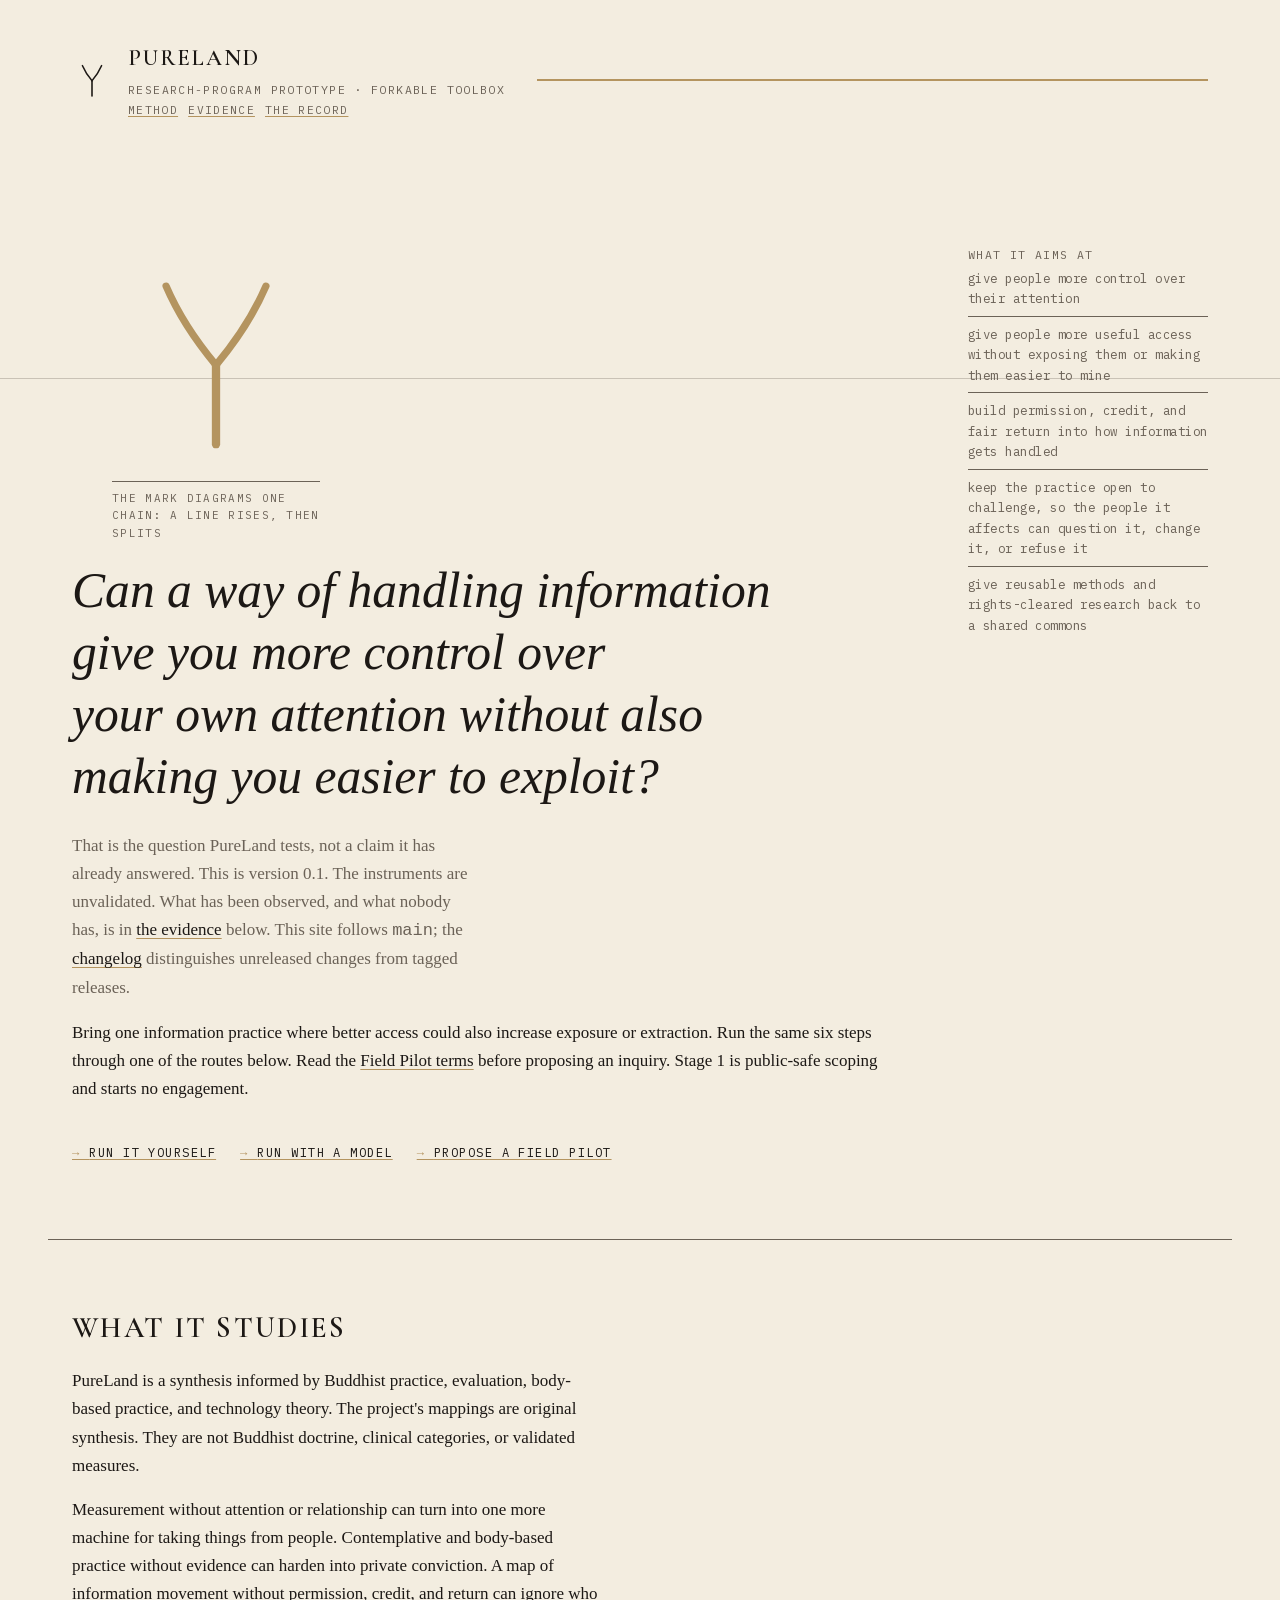
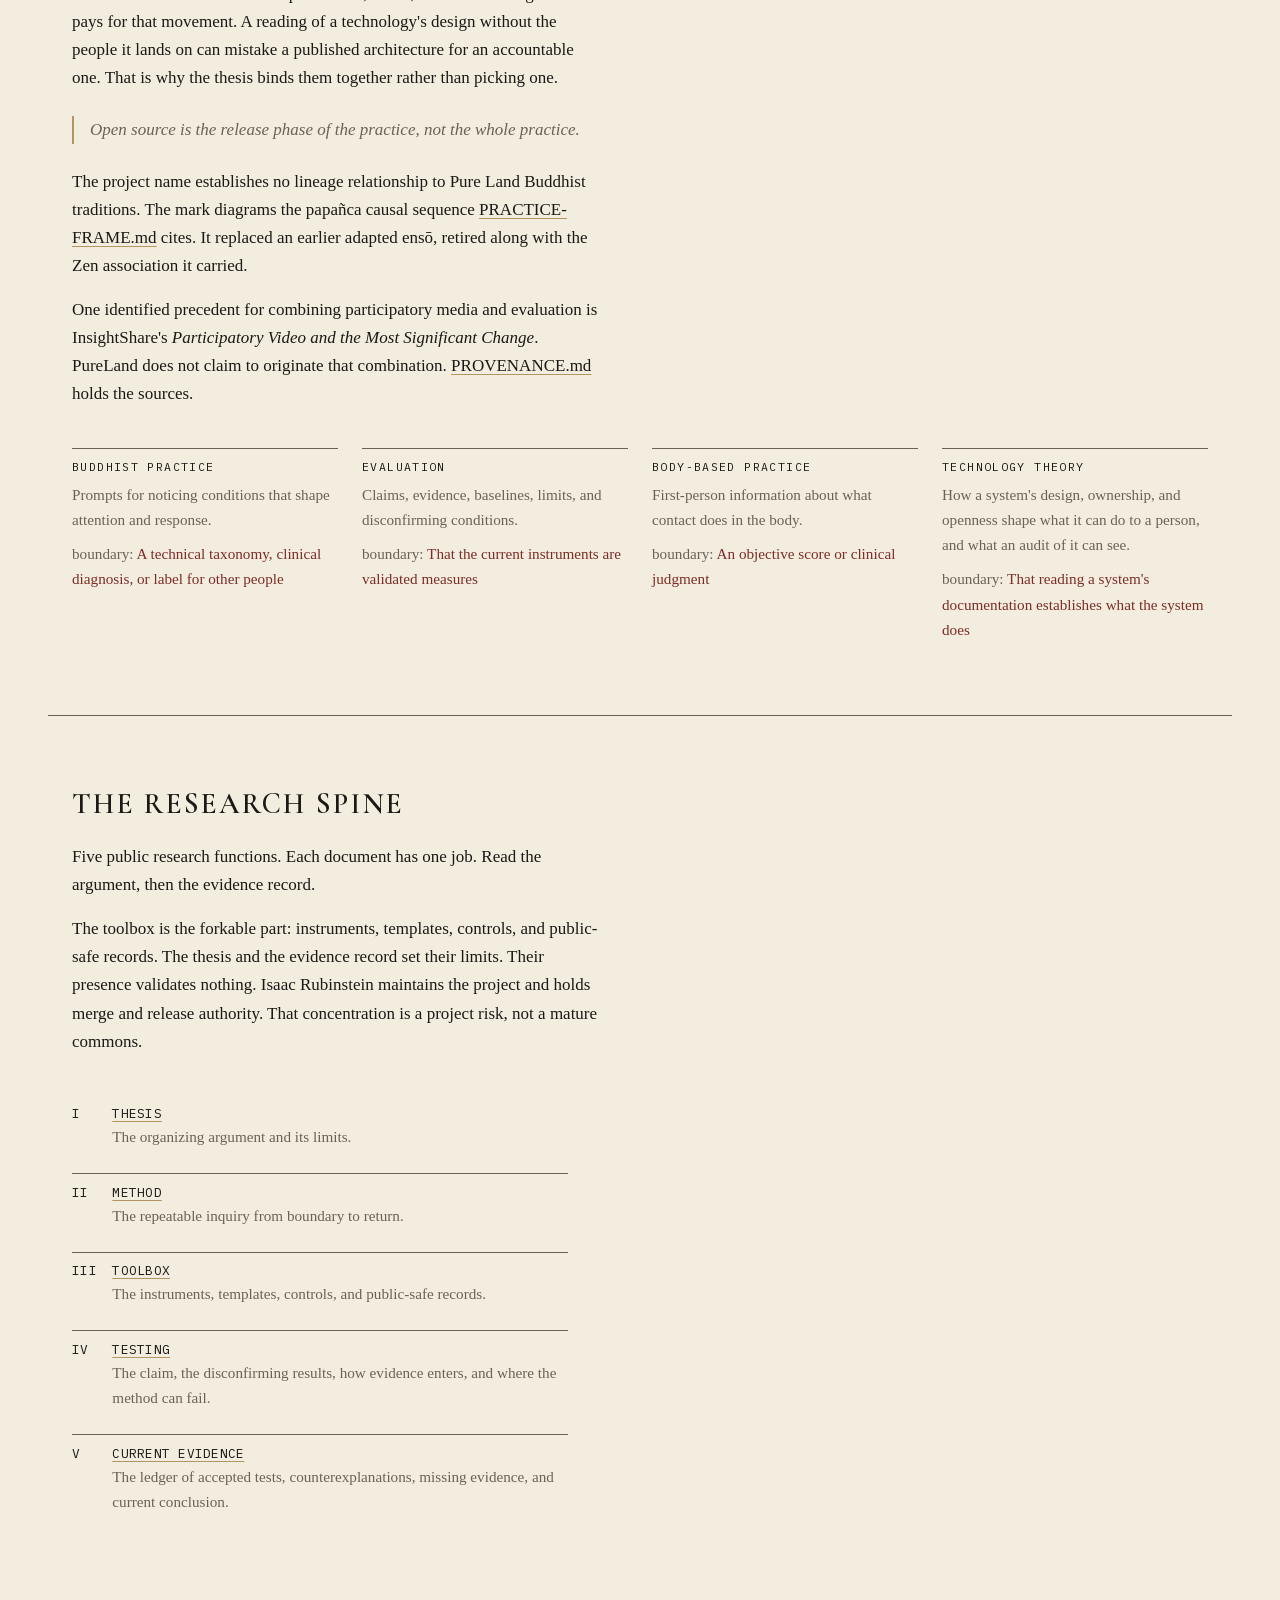
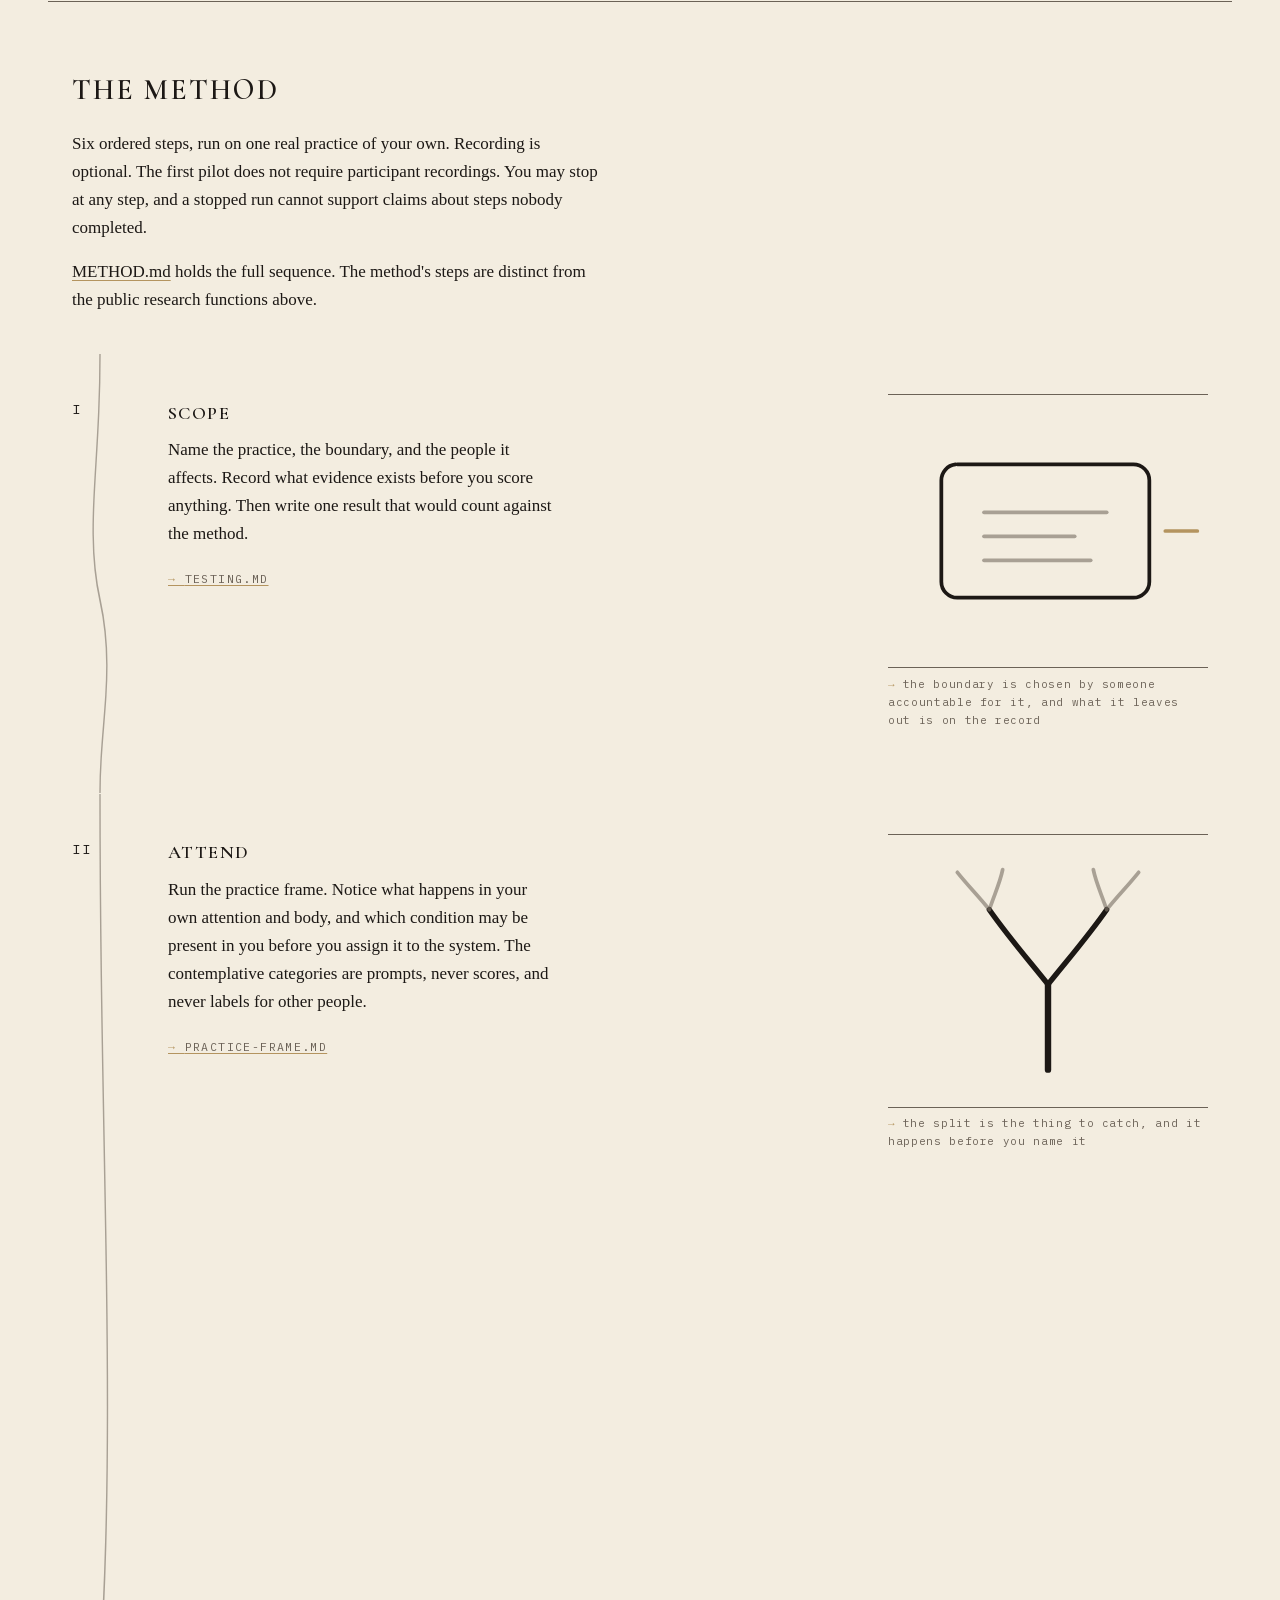
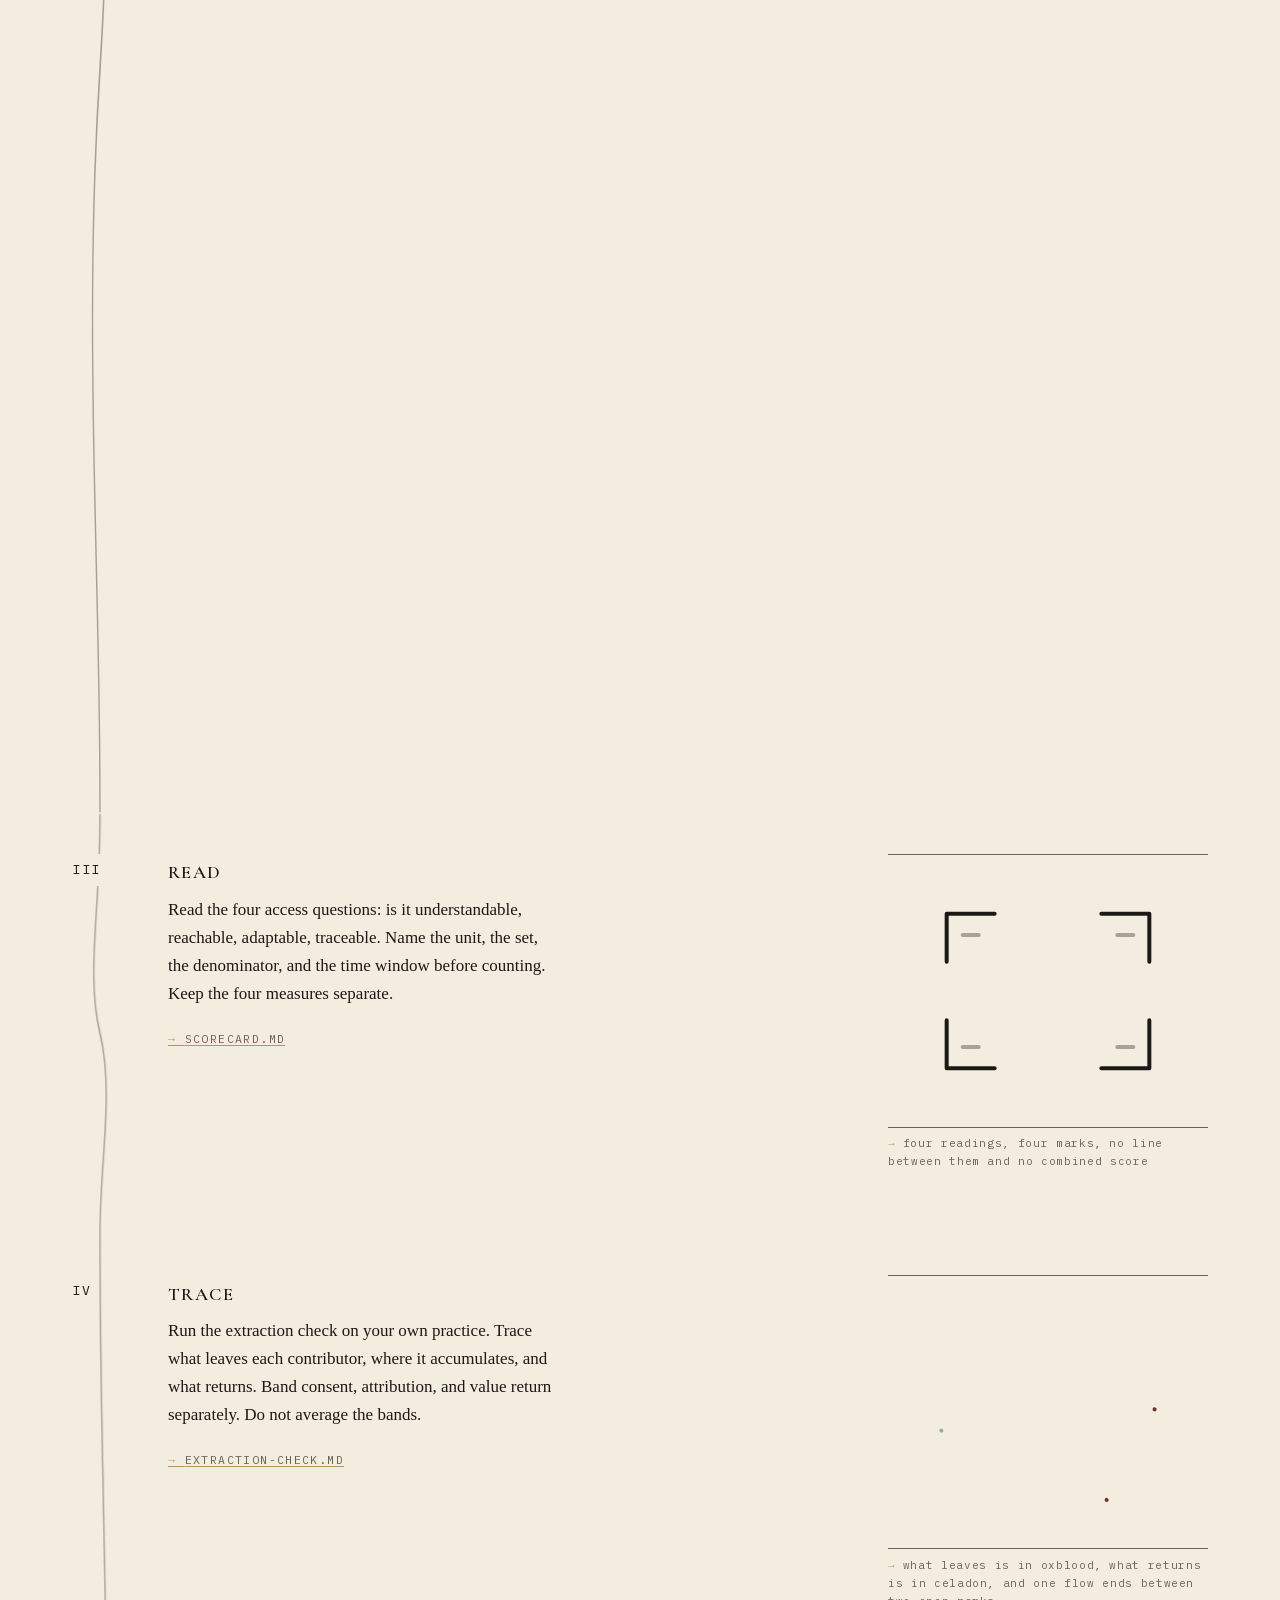
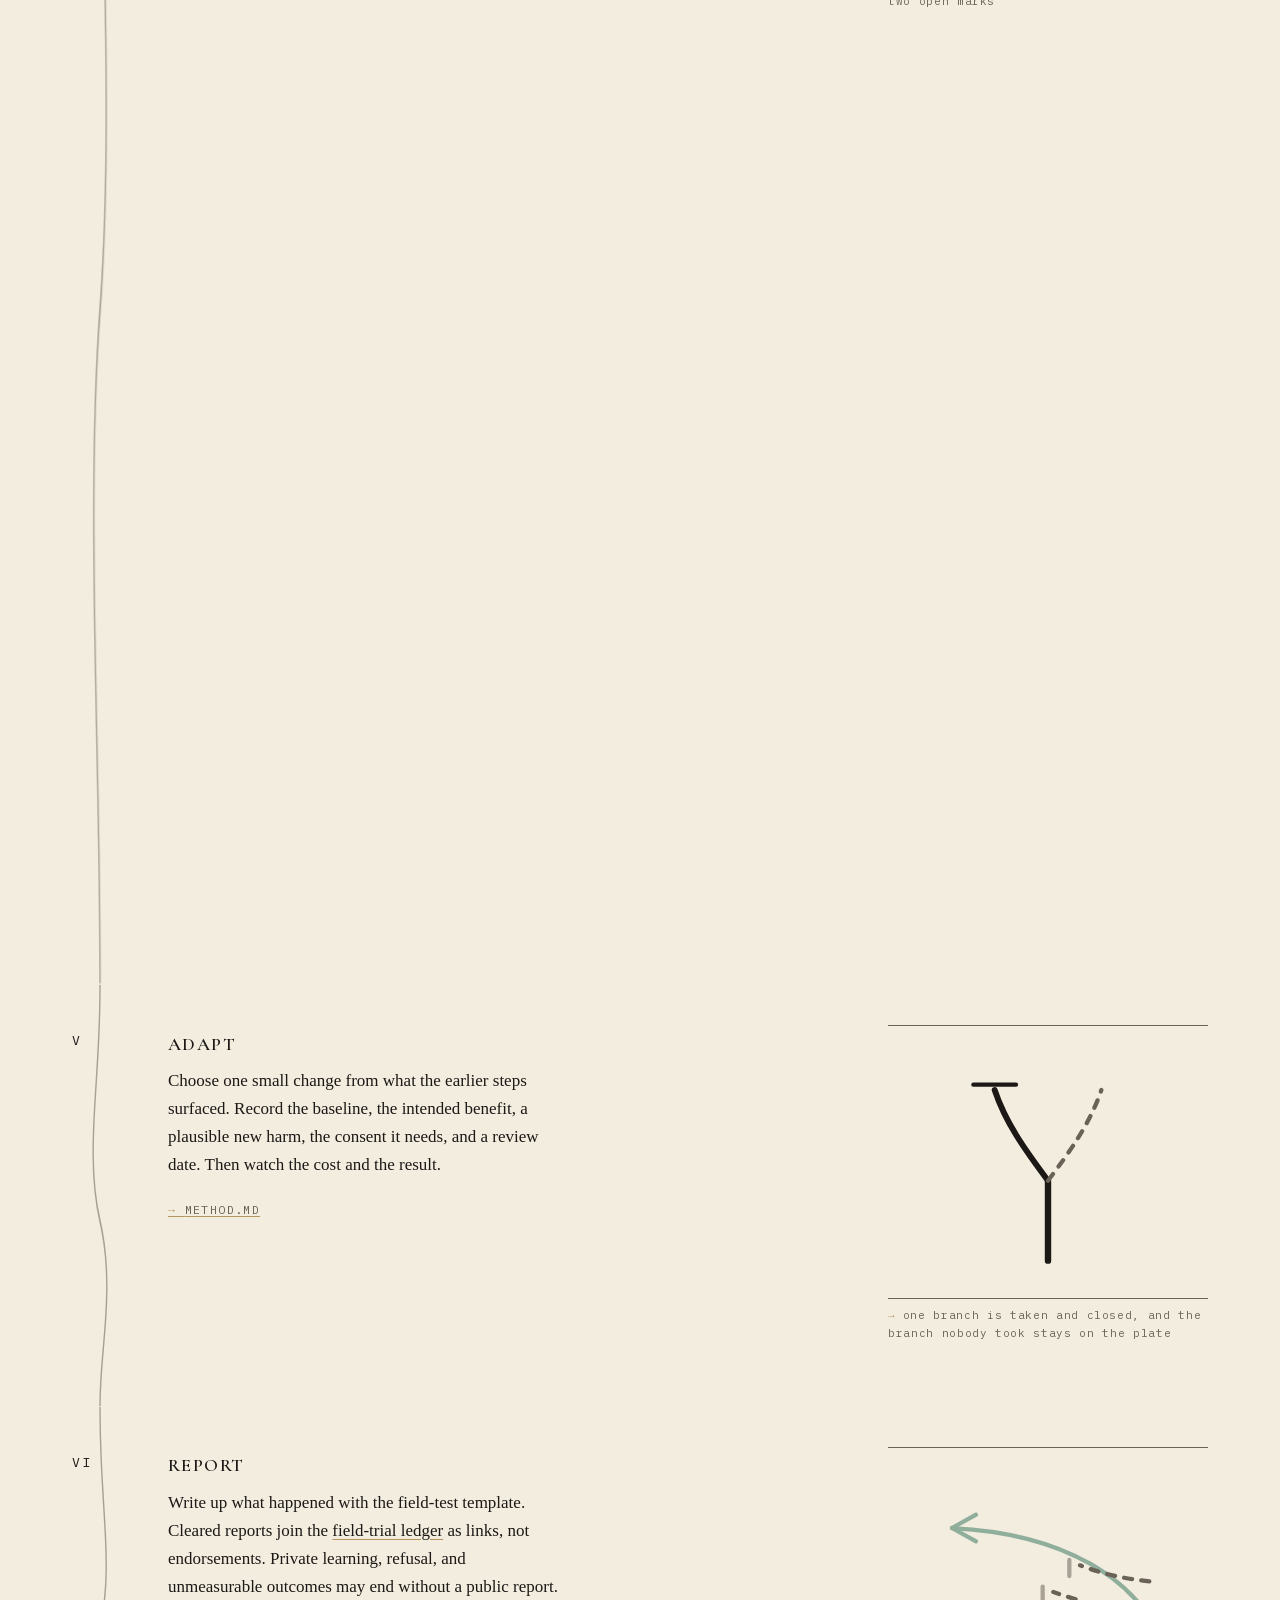
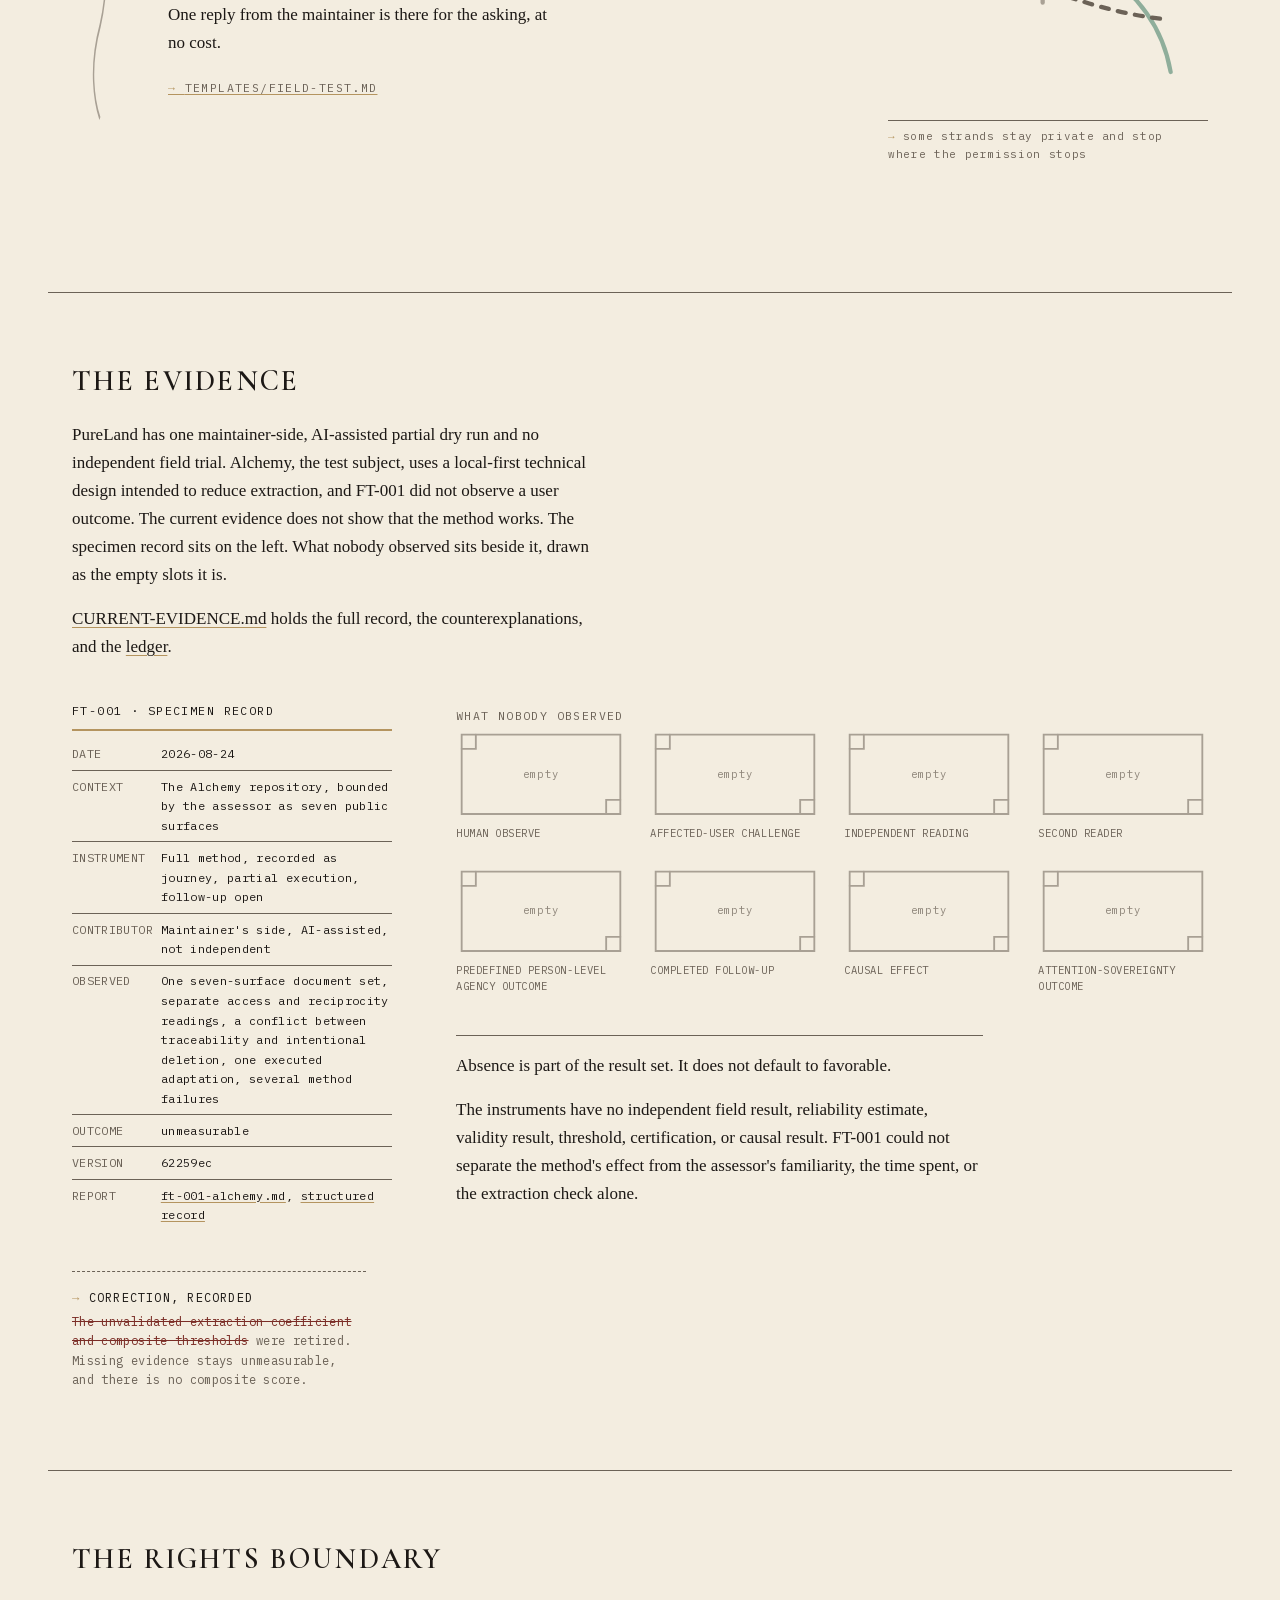
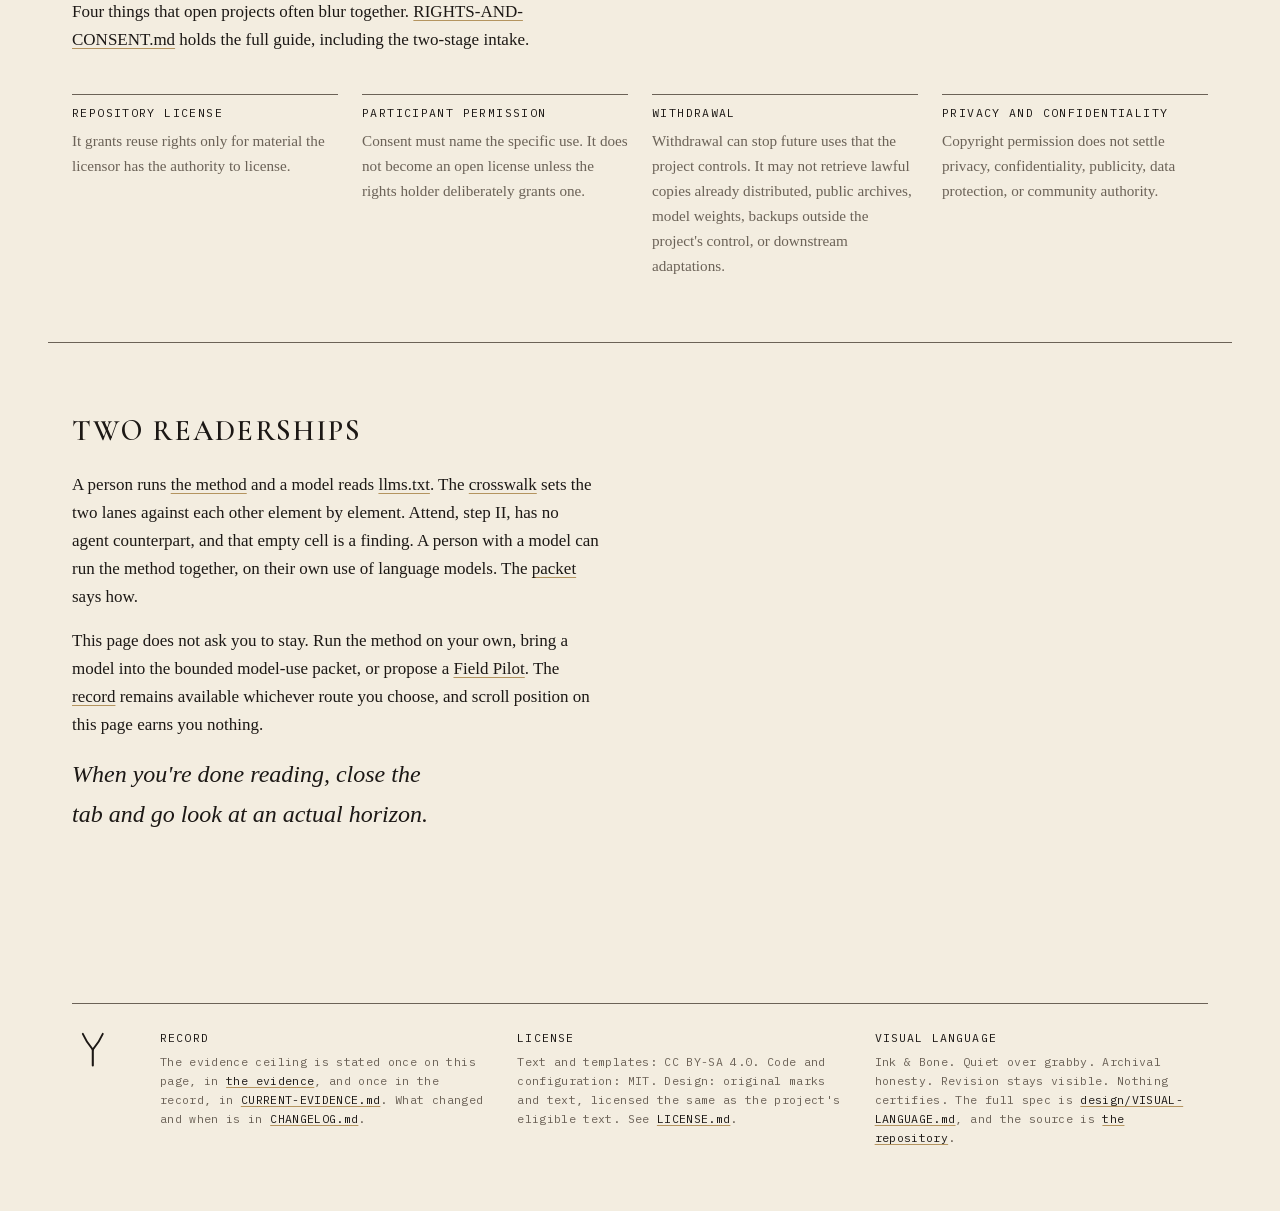
==== index.html @ f865e33a "fix: close reconciliation review gaps before publication" ====
<!DOCTYPE html>
<html lang="en">
<head>
<meta charset="UTF-8">
<meta name="viewport" content="width=device-width, initial-scale=1">
<title>PureLand research-program prototype</title>
<meta name="description" content="Can a way of handling information give you more control over your attention without making you easier to exploit? A prototype; instruments unvalidated.">
<link rel="stylesheet" href="design/tokens.css">
<script>document.documentElement.classList.add('draws');</script>
<style>
  * { box-sizing: border-box; }

  html { color-scheme: light dark; }

  body {
    margin: 0;
    background: var(--color-ground);
    color: var(--color-text);
    font-family: var(--font-body);
    font-size: 1.0625rem;
    line-height: 1.65;
    -webkit-font-smoothing: antialiased;
  }

  ::selection { background: var(--color-brass); color: var(--color-ink); }

  a { color: var(--color-text); text-decoration-color: var(--color-accent); text-underline-offset: 0.2em; }
  a:hover { text-decoration-color: var(--color-text); }
  a:focus-visible, button:focus-visible { outline: 2px solid var(--color-accent); outline-offset: 3px; }

  .eyebrow {
    font-family: var(--font-ledger);
    font-size: 0.72rem;
    letter-spacing: var(--letter-spacing-ledger);
    text-transform: uppercase;
    color: var(--color-text-secondary);
  }

  .rule {
    border: none;
    border-top: var(--rule-hairline-weight) solid var(--color-rule);
    opacity: var(--rule-hairline-opacity);
    margin: 0;
  }

  .rule--key {
    border-top: var(--rule-key-weight) solid var(--rule-key-color);
    opacity: 1;
  }

  .wrap { max-width: 74rem; margin: 0 auto; padding: 0 var(--space-lg); }

  /* ---------- persistent horizon ---------- */
  /* A single hairline crosses the full viewport width and stays fixed at
     the same height through the entire scroll: the horizon is given at
     the start and never taken away. */
  .horizon {
    position: fixed;
    left: 0;
    right: 0;
    top: var(--horizon-y);
    height: 1px;
    background: var(--color-rule);
    opacity: 0.3;
    z-index: 0;
    pointer-events: none;
  }

  main, header, footer { position: relative; z-index: 1; }

  /* ---------- drawn line-work ---------- */
  /* Every animated stroke carries pathLength="1", so one dash rule covers
     paths of any length and any scale. The .draws class is added by the
     inline script in the head: with scripting off, nothing is hidden. */
  .diagram, .thread { display: block; overflow: visible; }
  .diagram [data-draw], .thread [data-draw] { fill: none; }

  html.draws .draw [data-draw] {
    stroke-dasharray: 1;
    stroke-dashoffset: 1;
  }
  html.draws .draw.drawn [data-draw] {
    stroke-dashoffset: 0;
    transition: stroke-dashoffset var(--motion-draw-duration) var(--motion-ease-settle);
    transition-delay: calc(var(--i, 0) * var(--motion-draw-stagger));
  }
  html.draws .draw [data-fade] { opacity: 0; }
  html.draws .draw.drawn [data-fade] {
    opacity: 1;
    transition: opacity var(--motion-fade-duration) ease;
    transition-delay: calc(var(--i, 0) * var(--motion-draw-stagger));
  }

  .ink { stroke: var(--color-text); }
  .rule-stroke { stroke: var(--color-rule); opacity: 0.55; }
  .accent { stroke: var(--color-accent); }
  .out { stroke: var(--color-extraction); }
  .back { stroke: var(--color-return); }
  .dashed { stroke-dasharray: 3 3.5; }

  /* ---------- header ---------- */
  header {
    max-width: 74rem;
    margin: 0 auto;
    padding: var(--space-xl) var(--space-lg) var(--space-lg);
    display: flex;
    align-items: center;
    gap: var(--space-md);
  }

  .mark {
    width: 40px;
    height: 40px;
    flex: none;
    display: block;
  }

  .wordmark {
    display: flex;
    flex-direction: column;
    gap: 0.15em;
  }

  .wordmark h1 {
    margin: 0;
    font-family: var(--font-display);
    font-weight: 600;
    font-size: 1.4rem;
    letter-spacing: var(--letter-spacing-display);
    text-transform: uppercase;
  }

  .subnav {
    display: flex;
    flex-wrap: wrap;
    gap: 0.15em 0.9em;
    font-family: var(--font-ledger);
    font-size: 0.7rem;
    letter-spacing: var(--letter-spacing-ledger);
    text-transform: uppercase;
  }
  .subnav a { color: var(--color-text-secondary); }

  header .rule--key { flex: 1; align-self: center; margin-left: var(--space-md); }

  /* ---------- arrival ---------- */
  .arrival {
    max-width: 74rem;
    margin: 0 auto;
    padding: min(14vh, 6rem) var(--space-lg) var(--space-xxl);
    display: grid;
    grid-template-columns: minmax(0, 1fr) minmax(0, 15rem);
    column-gap: var(--space-xxl);
    align-items: start;
  }

  .arrival-mark { width: 100%; max-width: 13rem; }
  .arrival-mark .diagram { width: 100%; height: auto; }
  .arrival-mark .ink { stroke: var(--color-accent); }
  .arrival-mark figcaption {
    font-family: var(--font-ledger);
    font-size: 0.68rem;
    letter-spacing: var(--letter-spacing-ledger);
    text-transform: uppercase;
    color: var(--color-text-secondary);
    margin-top: var(--space-md);
    padding-top: var(--space-sm);
    border-top: 1px solid var(--color-rule);
  }

  /* Sentence case, not the uppercase display treatment used on the section
     headings. VISUAL-LANGUAGE.md asks for uppercase titles, meaning short
     specimen-plate titles; this one is a sentence-length question, and set in
     letterspaced caps it ran to eleven lines and shouted, against the first
     principle in that same document. */
  .arrival h2 {
    text-wrap: balance;
    font-family: var(--font-display);
    font-weight: 500;
    font-style: italic;
    font-size: clamp(1.9rem, 4.4vw, 3.1rem);
    line-height: 1.25;
    max-width: 30ch;
    margin: 0 0 var(--space-lg);
  }

  .ceiling { max-width: 48ch; color: var(--color-text-secondary); margin: 0 0 var(--space-md); }

  .arrival-links {
    display: flex;
    flex-wrap: wrap;
    gap: var(--space-lg);
    margin-top: var(--space-xl);
    font-family: var(--font-ledger);
    font-size: 0.76rem;
    letter-spacing: var(--letter-spacing-ledger);
    text-transform: uppercase;
  }
  .arrival-links a::before { content: "→ "; color: var(--color-accent); }

  .goals {
    font-family: var(--font-ledger);
    font-size: 0.78rem;
    letter-spacing: 0.04em;
    color: var(--color-text-secondary);
    display: grid;
    gap: 0.55em;
    padding: 0;
    list-style: none;
    margin: 0;
  }
  .goals li { padding-top: 0.55em; border-top: 1px solid var(--color-rule); }
  .goals li:first-child { border-top: none; padding-top: 0; }

  /* ---------- section frame ---------- */
  section.band {
    max-width: 74rem;
    margin: 0 auto;
    padding: var(--space-xxl) var(--space-lg);
    border-top: 1px solid var(--color-rule);
  }

  .band > h3, .band > .band-head h3 {
    font-family: var(--font-display);
    font-weight: 600;
    text-transform: uppercase;
    letter-spacing: var(--letter-spacing-display);
    font-size: clamp(1.4rem, 2.4vw, 1.8rem);
    margin: 0 0 var(--space-md);
    text-wrap: balance;
  }

  .band-head { max-width: var(--measure); margin-bottom: var(--space-xl); }
  .band-head p { margin: 0 0 var(--space-md); }
  .band-head p:last-child { margin-bottom: 0; }

  .band p { margin: 0 0 var(--space-md); }

  blockquote {
    margin: var(--space-lg) 0;
    padding-left: var(--space-md);
    border-left: 2px solid var(--color-accent);
    font-style: italic;
    color: var(--color-text-secondary);
    max-width: var(--measure);
  }

  /* ---------- ledger ---------- */
  .ledger {
    font-family: var(--font-ledger);
    font-size: 0.8rem;
    letter-spacing: 0.02em;
    margin: 0;
    max-width: var(--measure);
  }
  .ledger-row {
    display: grid;
    grid-template-columns: 2.4em 1fr;
    gap: 0.75em;
    padding: 0.6em 0;
    border-top: 1px solid var(--color-rule);
  }
  .ledger-row:first-child { border-top: none; }
  .ledger-numeral { color: var(--color-text); }
  .ledger-label {
    display: inline-block;
    line-height: 1.4;
    text-transform: uppercase;
    color: var(--color-text);
  }
  .ledger-desc {
    font-family: var(--font-body);
    font-size: 0.95rem;
    letter-spacing: normal;
    text-transform: none;
    color: var(--color-text-secondary);
    margin: 0.35em 0 0;
  }

  /* ---------- the four fields ---------- */
  .fields {
    display: grid;
    grid-template-columns: repeat(auto-fit, minmax(15rem, 1fr));
    gap: var(--space-lg);
    margin: var(--space-xl) 0 0;
    padding: 0;
    list-style: none;
  }
  .fields li { padding-top: var(--space-sm); border-top: 1px solid var(--color-rule); }
  .fields .f-name {
    display: block;
    font-family: var(--font-ledger);
    font-size: 0.72rem;
    letter-spacing: var(--letter-spacing-ledger);
    text-transform: uppercase;
    margin-bottom: 0.5em;
  }
  .fields p { font-size: 0.95rem; color: var(--color-text-secondary); margin: 0 0 0.6em; }
  .fields .f-limit { color: var(--color-extraction); }
  .fields .f-limit::before { content: "boundary: "; color: var(--color-text-secondary); }

  /* ---------- method spine ---------- */
  .step {
    position: relative;
    display: grid;
    grid-template-columns: 3.5rem minmax(0, 1fr) minmax(0, 20rem);
    column-gap: var(--space-xl);
    align-items: start;
    padding: var(--space-xl) 0 var(--space-xxl);
  }

  /* The rail runs edge to edge through the step's own padding. Without the
     negative margins the thread stops at each content box and restarts at the
     next, which breaks the one continuous line the six plates hang from. */
  .rail {
    position: relative;
    align-self: stretch;
    min-height: 12rem;
    margin-top: calc(var(--space-xl) * -1);
    margin-bottom: calc(var(--space-xxl) * -1);
  }
  .rail .thread {
    position: absolute;
    inset: 0;
    width: 100%;
    height: 100%;
  }
  .numeral {
    position: relative;
    display: inline-block;
    font-family: var(--font-ledger);
    font-size: 0.82rem;
    letter-spacing: var(--letter-spacing-ledger);
    color: var(--color-text);
    background: var(--color-ground);
    padding: 0.4em 0.5em 0.4em 0;
    margin-top: var(--space-xl);
    z-index: 1;
  }

  .step-body h4 {
    font-family: var(--font-display);
    font-weight: 600;
    text-transform: uppercase;
    letter-spacing: var(--letter-spacing-display);
    font-size: 1.15rem;
    margin: 0.2em 0 var(--space-sm);
  }
  .step-body p { margin: 0 0 var(--space-md); max-width: 46ch; }
  .step-body .instrument {
    font-family: var(--font-ledger);
    font-size: 0.72rem;
    letter-spacing: var(--letter-spacing-ledger);
    text-transform: uppercase;
    color: var(--color-text-secondary);
  }
  .step-body .instrument::before { content: "→ "; color: var(--color-accent); }

  .plate { margin: 0; }
  .plate .diagram {
    width: 100%;
    height: auto;
    border-top: 1px solid var(--color-rule);
    border-bottom: 1px solid var(--color-rule);
    padding: var(--space-md) 0;
  }
  .plate figcaption {
    font-family: var(--font-ledger);
    font-size: 0.68rem;
    letter-spacing: 0.06em;
    color: var(--color-text-secondary);
    margin-top: 0.7em;
  }
  .plate figcaption::before { content: "→ "; color: var(--color-accent); }

  /* ---------- evidence ---------- */
  .evidence-grid {
    display: grid;
    grid-template-columns: minmax(0, 20rem) minmax(0, 1fr);
    gap: var(--space-xxl);
    align-items: start;
  }

  .record {
    font-family: var(--font-ledger);
    font-size: 0.74rem;
    letter-spacing: 0.03em;
  }
  .record .r-head {
    display: block;
    text-transform: uppercase;
    letter-spacing: var(--letter-spacing-ledger);
    padding-bottom: var(--space-sm);
    border-bottom: var(--rule-key-weight) solid var(--rule-key-color);
    margin-bottom: var(--space-sm);
  }
  .record dl { display: grid; grid-template-columns: 7.5em minmax(0, 1fr); gap: 0; margin: 0; }
  .record dt {
    text-transform: uppercase;
    color: var(--color-text-secondary);
    padding: 0.5em 0.5em 0.5em 0;
    border-top: 1px solid var(--color-rule);
  }
  .record dd {
    margin: 0;
    padding: 0.5em 0;
    border-top: 1px solid var(--color-rule);
    color: var(--color-text);
  }
  .record dt:first-of-type, .record dl > dt:first-of-type + dd { border-top: none; }

  .slots {
    display: grid;
    grid-template-columns: repeat(auto-fit, minmax(9.5rem, 1fr));
    gap: var(--space-lg);
    padding: 0;
    margin: 0;
    list-style: none;
  }
  .slot .frame { position: relative; }
  .slot .diagram { width: 100%; height: auto; }
  .slot .stamp {
    position: absolute;
    inset: 0;
    display: flex;
    align-items: center;
    justify-content: center;
    font-family: var(--font-ledger);
    font-size: 0.66rem;
    letter-spacing: var(--letter-spacing-ledger);
    color: var(--color-text-secondary);
    opacity: 0.75;
  }
  .slot .caption {
    display: block;
    font-family: var(--font-ledger);
    font-size: 0.66rem;
    letter-spacing: 0.05em;
    text-transform: uppercase;
    color: var(--color-text-secondary);
    margin-top: 0.6em;
    line-height: 1.5;
  }

  .absence {
    max-width: var(--measure);
    margin-top: var(--space-xl);
    padding-top: var(--space-md);
    border-top: 1px solid var(--color-rule);
  }

  .correction {
    font-family: var(--font-ledger);
    font-size: 0.76rem;
    line-height: 1.6;
    color: var(--color-text-secondary);
    max-width: 42ch;
    margin-top: var(--space-xl);
    padding-top: var(--space-md);
    border-top: 1px dashed var(--color-rule);
  }
  .correction .m-label {
    display: block;
    text-transform: uppercase;
    letter-spacing: 0.1em;
    color: var(--color-text);
    margin-bottom: 0.4em;
  }
  .correction .m-label::before { content: "→ "; color: var(--color-accent); }
  .correction s { color: var(--color-extraction); text-decoration-color: var(--color-extraction); }

  /* ---------- rights and readerships ---------- */
  .boundary {
    display: grid;
    grid-template-columns: repeat(auto-fit, minmax(16rem, 1fr));
    gap: var(--space-lg);
    padding: 0;
    margin: 0;
    list-style: none;
  }
  .boundary li { padding-top: var(--space-sm); border-top: 1px solid var(--color-rule); }
  .boundary .b-name {
    display: block;
    font-family: var(--font-ledger);
    font-size: 0.72rem;
    letter-spacing: var(--letter-spacing-ledger);
    text-transform: uppercase;
    margin-bottom: 0.5em;
  }
  .boundary p { font-size: 0.95rem; color: var(--color-text-secondary); margin: 0; }

  .exit-line {
    font-family: var(--font-display);
    font-style: italic;
    font-weight: 500;
    font-size: clamp(1.2rem, 2.4vw, 1.5rem);
    max-width: 34ch;
    margin: var(--space-xl) 0 0;
    text-wrap: balance;
  }

  footer.colophon {
    max-width: 74rem;
    margin: 0 auto;
    padding: var(--space-xxl) var(--space-lg);
  }
  .colophon-grid {
    display: grid;
    grid-template-columns: 4rem repeat(3, minmax(0, 1fr));
    gap: var(--space-lg);
    font-family: var(--font-ledger);
    font-size: 0.72rem;
    letter-spacing: 0.03em;
    color: var(--color-text-secondary);
    padding-top: var(--space-lg);
    border-top: 1px solid var(--color-rule);
    align-items: start;
  }
  .colophon-grid .m-label {
    display: block;
    text-transform: uppercase;
    letter-spacing: 0.1em;
    color: var(--color-text);
    margin-bottom: 0.5em;
  }
  .colophon-grid p { margin: 0; }
  .colophon-mark { width: 2.6rem; height: auto; }

  /* ---------- scroll-linked motion ---------- */
  /* The top rung of the ladder. Three gates guard it. The .draws class
     means JS ran. The @supports test means the browser has scroll-driven
     animation. The media query means the reader allows motion. Every
     other rung keeps the draw-once behavior above. The
     IntersectionObserver keeps observing these elements on purpose: a
     running scroll animation outranks the .drawn transition in the
     cascade, and if a timeline ever fails to attach the animation stops
     applying and .drawn still lands the line. Longhands only: the
     animation shorthand resets animation-timeline. */
  @supports (animation-timeline: view()) {
    @media (prefers-reduced-motion: no-preference) {

      @keyframes draw-line {
        from { stroke-dashoffset: 1; }
        to   { stroke-dashoffset: 0; }
      }

      /* The thread is a dial. Each rail's view timeline collapses the
         viewport to a 4vh band on the horizon, so the drawn tip rides
         the horizon and drawn length is the reader's position. Timing is
         linear: easing a position reading would misreport the hand. */
      html.draws .step .rail {
        view-timeline: --rail block;
        view-timeline-inset: var(--motion-thread-inset);
      }
      html.draws .step .rail [data-draw] {
        animation-name: draw-line;
        animation-timing-function: var(--motion-ease-linked);
        animation-fill-mode: both;
        animation-timeline: --rail;
        transition: none;
        /* Chromium computes dash geometry in screen space under
           non-scaling-stroke, and the rail's non-uniform stretch then
           scatters a partial dash into fragments. The dial lives in
           partial states, so it renders in path space. One user unit
           spans about 1.4px across the rail column. */
        vector-effect: none;
        stroke-width: 1;
      }

      /* Observe holds a scene at every width. The plate pins below the
         horizon while its passage passes. Sticky releases the moment the
         reader keeps scrolling. */
      html.draws #step-attend {
        min-height: var(--motion-scene-observe);
        view-timeline: --scene block;
      }
      html.draws #step-attend .plate {
        position: sticky;
        top: calc(var(--horizon-y) + 6vh);
      }
      html.draws #step-attend .plate [data-draw] {
        animation-name: draw-line;
        animation-timing-function: var(--motion-ease-linked);
        animation-fill-mode: both;
        animation-timeline: --scene;
        transition: none;
      }

      /* Observe draws the chain in stages. The stem rises first, and the
         splits follow. Stop the hand and proliferation stops mid-split.
         Bare percentages span the timeline's full cover range. The end
         of the last range is load-bearing: every stage must complete
         before the sticky plate releases, and the release point moves
         with the scene height, the sticky top, the passage's rendered
         height, and the viewport. Measured releases sit at 0.63 to 0.67
         of cover across 375, 768, and 1280 wide viewports, so the last
         stage ends at 58% with margin. Retune these after changing any
         of those four inputs. */
      html.draws #step-attend .plate path:nth-child(1) { animation-range: 15% 30%; }
      html.draws #step-attend .plate path:nth-child(2),
      html.draws #step-attend .plate path:nth-child(3) { animation-range: 30% 45%; }
      html.draws #step-attend .plate path:nth-child(4),
      html.draws #step-attend .plate path:nth-child(5),
      html.draws #step-attend .plate path:nth-child(6),
      html.draws #step-attend .plate path:nth-child(7) { animation-range: 45% 58%; }

      /* Below 981px the step grid is two columns and two rows, with
         the plate under the body. Explicit rows send a scene's extra
         height to the plate's row, so sticky gets its full travel instead
         of half. */
      @media (max-width: 980px) {
        html.draws #step-attend { grid-template-rows: auto minmax(0, 1fr); }
      }

      /* On a phone the horizon sits higher on the screen, so the plate
         hangs a little deeper beneath it. */
      @media (max-width: 640px) {
        html.draws #step-attend .plate { top: calc(var(--horizon-y) + 8vh); }
      }

      /* Trace holds a scene at 641px and up. On a phone one held scene is
         enough, and Observe is the one that matters there. Every Trace
         rule lives inside this query, so below it the step keeps the
         draw-once behavior with no unsetting needed. */
      @media (min-width: 641px) {
        html.draws #step-trace {
          min-height: var(--motion-scene-trace);
          view-timeline: --scene block;
        }
        html.draws #step-trace .plate {
          position: sticky;
          top: calc(var(--horizon-y) + 6vh);
        }
        html.draws #step-trace .plate [data-draw] {
          animation-name: draw-line;
          animation-timing-function: var(--motion-ease-linked);
          animation-fill-mode: both;
          animation-timeline: --scene;
          transition: none;
        }
        /* What leaves draws before what returns, in the caption's reading
           order. The flow that never returns draws last. The same
           completion rule as Observe applies: measured releases sit at
           0.58 to 0.61 of cover across 768 and 1280 wide viewports, so
           the two open marks land by 52% with margin. Retune after
           changing the scene height, the sticky top, the passage copy,
           or for a much taller viewport. */
        html.draws #step-trace .plate path:nth-child(1),
        html.draws #step-trace .plate path:nth-child(2) { animation-range: 16% 22%; }
        html.draws #step-trace .plate path:nth-child(3) { animation-range: 22% 27%; }
        html.draws #step-trace .plate path:nth-child(4) { animation-range: 27% 32%; }
        html.draws #step-trace .plate path:nth-child(5) { animation-range: 32% 37%; }
        html.draws #step-trace .plate path:nth-child(6) { animation-range: 37% 42%; }
        html.draws #step-trace .plate path:nth-child(7) { animation-range: 42% 47%; }
        html.draws #step-trace .plate path:nth-child(8),
        html.draws #step-trace .plate path:nth-child(9) { animation-range: 47% 52%; }

        /* The two bounds read together: this rule lives in the stacked
           641 to 980 band. */
        @media (min-width: 641px) and (max-width: 980px) {
          html.draws #step-trace { grid-template-rows: auto minmax(0, 1fr); }
        }
      }
    }
  }

  /* ---------- responsive ---------- */
  @media (max-width: 980px) {
    .arrival { grid-template-columns: 1fr; row-gap: var(--space-xl); }
    .arrival-mark { max-width: 9rem; }
    .step { grid-template-columns: 2.6rem minmax(0, 1fr); row-gap: var(--space-lg); }
    /* The rail carries the thread, so it has to span both rows once the
       plate drops beneath the passage. Without this it stops at row 1 and
       the thread breaks between steps. */
    .step .rail { grid-row: 1 / span 2; }
    .step .plate { grid-column: 2; }
    .evidence-grid { grid-template-columns: 1fr; gap: var(--space-xl); }
    .colophon-grid { grid-template-columns: 4rem repeat(2, minmax(0, 1fr)); }
  }

  @media (max-width: 640px) {
    header { padding: var(--space-lg) var(--space-md); flex-wrap: wrap; }
    .arrival { padding: 3rem var(--space-md) var(--space-xl); }
    section.band { padding: var(--space-xl) var(--space-md); }
    footer.colophon { padding: var(--space-xl) var(--space-md); }
    .colophon-grid { grid-template-columns: 1fr; }
    .record dl { grid-template-columns: 1fr; }
    .record dd { border-top: none; padding-top: 0; }
  }

  @media (prefers-reduced-motion: no-preference) {
    a, s { transition: text-decoration-color 0.15s ease; }
  }

  /* Every diagram arrives fully drawn, and nothing moves. */
  @media (prefers-reduced-motion: reduce) {
    html.draws .draw [data-draw],
    html.draws .draw.drawn [data-draw] {
      stroke-dasharray: none;
      stroke-dashoffset: 0;
      transition: none;
      transition-delay: 0s;
    }
    html.draws .draw [data-fade],
    html.draws .draw.drawn [data-fade] { opacity: 1; transition: none; transition-delay: 0s; }
    a, s { transition: none; }
  }
</style>
</head>
<body>

<div class="horizon" aria-hidden="true"></div>

<header>
  <picture>
    <source media="(prefers-color-scheme: dark)" srcset="design/assets/mark-dark.svg">
    <img class="mark" src="design/assets/mark-light.svg" alt="PureLand fork mark" width="40" height="40">
  </picture>
  <div class="wordmark">
    <h1>PureLand</h1>
    <span class="eyebrow">research-program prototype · forkable toolbox</span>
    <nav class="subnav" aria-label="On this page and in the record">
      <a href="#method">method</a>
      <a href="#evidence">evidence</a>
      <a href="https://github.com/risaac09/pureland-fork-kit">the record</a>
    </nav>
  </div>
  <hr class="rule rule--key">
</header>

<main>

  <!-- ---------- arrival ---------- -->
  <section class="arrival">
    <div>
      <figure class="arrival-mark">
        <svg class="diagram draw" viewBox="0 0 100 100" role="img" aria-labelledby="mark-title">
          <title id="mark-title">The fork mark: one stem rising, then splitting into two branches.</title>
          <g fill="none" class="ink" stroke-linecap="round" stroke-linejoin="round">
            <path data-draw pathLength="1" style="--i:0" d="M 50 90 L 50 52" stroke-width="4"/>
            <path data-draw pathLength="1" style="--i:1" d="M 50 52 C 40 40, 32 28, 26 14" stroke-width="3.5"/>
            <path data-draw pathLength="1" style="--i:2" d="M 50 52 C 60 40, 68 28, 74 14" stroke-width="3.5"/>
          </g>
        </svg>
        <figcaption>the mark diagrams one chain: a line rises, then splits</figcaption>
      </figure>

      <h2>Can a way of handling information give you more control over your own attention without also making you easier to exploit?</h2>
      <p class="ceiling">That is the question PureLand tests, not a claim it has already answered. This is version 0.1. The instruments are unvalidated. What has been observed, and what nobody has, is in <a href="#evidence">the evidence</a> below. This site follows <code>main</code>; the <a href="https://github.com/risaac09/pureland-fork-kit/blob/main/CHANGELOG.md">changelog</a> distinguishes unreleased changes from tagged releases.</p>
      <p>Bring one information practice where better access could also increase exposure or extraction. Run the same six steps through one of the routes below. Read the <a href="https://github.com/risaac09/pureland-fork-kit/blob/main/OFFERING.md">Field Pilot terms</a> before proposing an inquiry. Stage 1 is public-safe scoping and starts no engagement.</p>
      <p class="arrival-links">
        <a href="https://github.com/risaac09/pureland-fork-kit/blob/main/templates/run-it-yourself.md">run it yourself</a>
        <a href="https://github.com/risaac09/pureland-fork-kit/blob/main/templates/run-with-a-model.md">run with a model</a>
        <a href="https://github.com/risaac09/pureland-fork-kit/issues/new?template=field-test.yml">propose a Field Pilot</a>
      </p>
    </div>
    <aside>
      <span class="eyebrow">what it aims at</span>
      <ul class="goals">
        <li>give people more control over their attention</li>
        <li>give people more useful access without exposing them or making them easier to mine</li>
        <li>build permission, credit, and fair return into how information gets handled</li>
        <li>keep the practice open to challenge, so the people it affects can question it, change it, or refuse it</li>
        <li>give reusable methods and rights-cleared research back to a shared commons</li>
      </ul>
    </aside>
  </section>

  <!-- ---------- what it studies ---------- -->
  <section class="band" id="what-it-studies">
    <div class="band-head">
      <h3>What it studies</h3>
      <p>PureLand is a synthesis informed by Buddhist practice, evaluation, body-based practice, and technology theory. The project's mappings are original synthesis. They are not Buddhist doctrine, clinical categories, or validated measures.</p>
      <p>Measurement without attention or relationship can turn into one more machine for taking things from people. Contemplative and body-based practice without evidence can harden into private conviction. A map of information movement without permission, credit, and return can ignore who pays for that movement. A reading of a technology's design without the people it lands on can mistake a published architecture for an accountable one. That is why the thesis binds them together rather than picking one.</p>
      <blockquote>Open source is the release phase of the practice, not the whole practice.</blockquote>
      <p>The project name establishes no lineage relationship to Pure Land Buddhist traditions. The mark diagrams the papañca causal sequence <a href="https://github.com/risaac09/pureland-fork-kit/blob/main/PRACTICE-FRAME.md">PRACTICE-FRAME.md</a> cites. It replaced an earlier adapted ensō, retired along with the Zen association it carried.</p>
      <p>One identified precedent for combining participatory media and evaluation is InsightShare's <em>Participatory Video and the Most Significant Change</em>. PureLand does not claim to originate that combination. <a href="https://github.com/risaac09/pureland-fork-kit/blob/main/PROVENANCE.md">PROVENANCE.md</a> holds the sources.</p>
    </div>
    <ul class="fields">
      <li>
        <span class="f-name">Buddhist practice</span>
        <p>Prompts for noticing conditions that shape attention and response.</p>
        <p class="f-limit">A technical taxonomy, clinical diagnosis, or label for other people</p>
      </li>
      <li>
        <span class="f-name">Evaluation</span>
        <p>Claims, evidence, baselines, limits, and disconfirming conditions.</p>
        <p class="f-limit">That the current instruments are validated measures</p>
      </li>
      <li>
        <span class="f-name">Body-based practice</span>
        <p>First-person information about what contact does in the body.</p>
        <p class="f-limit">An objective score or clinical judgment</p>
      </li>
      <li>
        <span class="f-name">Technology theory</span>
        <p>How a system's design, ownership, and openness shape what it can do to a person, and what an audit of it can see.</p>
        <p class="f-limit">That reading a system's documentation establishes what the system does</p>
      </li>
    </ul>
  </section>

  <!-- ---------- the research spine ---------- -->
  <section class="band" id="spine">
    <div class="band-head">
      <h3>The research spine</h3>
      <p>Five public research functions. Each document has one job. Read the argument, then the evidence record.</p>
      <p>The toolbox is the forkable part: instruments, templates, controls, and public-safe records. The thesis and the evidence record set their limits. Their presence validates nothing. Isaac Rubinstein maintains the project and holds merge and release authority. That concentration is a project risk, not a mature commons.</p>
    </div>
    <div class="ledger">
      <div class="ledger-row">
        <span class="ledger-numeral">I</span>
        <div><a class="ledger-label" href="https://github.com/risaac09/pureland-fork-kit/blob/main/THESIS.md">Thesis</a><p class="ledger-desc">The organizing argument and its limits.</p></div>
      </div>
      <div class="ledger-row">
        <span class="ledger-numeral">II</span>
        <div><a class="ledger-label" href="https://github.com/risaac09/pureland-fork-kit/blob/main/METHOD.md">Method</a><p class="ledger-desc">The repeatable inquiry from boundary to return.</p></div>
      </div>
      <div class="ledger-row">
        <span class="ledger-numeral">III</span>
        <div><a class="ledger-label" href="https://github.com/risaac09/pureland-fork-kit/blob/main/TOOLBOX.md">Toolbox</a><p class="ledger-desc">The instruments, templates, controls, and public-safe records.</p></div>
      </div>
      <div class="ledger-row">
        <span class="ledger-numeral">IV</span>
        <div><a class="ledger-label" href="https://github.com/risaac09/pureland-fork-kit/blob/main/TESTING.md">Testing</a><p class="ledger-desc">The claim, the disconfirming results, how evidence enters, and where the method can fail.</p></div>
      </div>
      <div class="ledger-row">
        <span class="ledger-numeral">V</span>
        <div><a class="ledger-label" href="https://github.com/risaac09/pureland-fork-kit/blob/main/CURRENT-EVIDENCE.md">Current evidence</a><p class="ledger-desc">The ledger of accepted tests, counterexplanations, missing evidence, and current conclusion.</p></div>
      </div>
    </div>
  </section>

  <!-- ---------- the method ---------- -->
  <section class="band" id="method">
    <div class="band-head">
      <h3>The method</h3>
      <p>Six ordered steps, run on one real practice of your own. Recording is optional. The first pilot does not require participant recordings. You may stop at any step, and a stopped run cannot support claims about steps nobody completed.</p>
      <p><a href="https://github.com/risaac09/pureland-fork-kit/blob/main/METHOD.md">METHOD.md</a> holds the full sequence. The method's steps are distinct from the public research functions above.</p>
    </div>

    <article class="step" id="step-scope">
      <div class="rail">
        <span class="numeral">I</span>
        <svg class="thread draw" viewBox="0 0 40 100" preserveAspectRatio="none" aria-hidden="true">
          <path data-draw pathLength="1" class="rule-stroke" fill="none" vector-effect="non-scaling-stroke" d="M 20 0 C 20 26, 9 40, 20 56 C 31 72, 20 84, 20 100"/>
        </svg>
      </div>
      <div class="step-body">
        <h4>Scope</h4>
        <p>Name the practice, the boundary, and the people it affects. Record what evidence exists before you score anything. Then write one result that would count against the method.</p>
        <a class="instrument" href="https://github.com/risaac09/pureland-fork-kit/blob/main/TESTING.md">TESTING.md</a>
      </div>
      <figure class="plate">
        <svg class="diagram draw" viewBox="0 0 120 90" role="img" aria-labelledby="d-scope">
          <title id="d-scope">A boundary line drawn around one named practice, with one mark left outside it.</title>
          <g fill="none" stroke-linecap="round" stroke-linejoin="round" stroke-width="1.4">
            <path data-draw pathLength="1" style="--i:0" class="ink" d="M 26 20 H 92 A 6 6 0 0 1 98 26 V 64 A 6 6 0 0 1 92 70 H 26 A 6 6 0 0 1 20 64 V 26 A 6 6 0 0 1 26 20 Z"/>
            <path data-draw pathLength="1" style="--i:2" class="rule-stroke" d="M 36 38 H 82"/>
            <path data-draw pathLength="1" style="--i:3" class="rule-stroke" d="M 36 47 H 70"/>
            <path data-draw pathLength="1" style="--i:4" class="rule-stroke" d="M 36 56 H 76"/>
            <path data-draw pathLength="1" style="--i:5" class="accent" d="M 104 45 H 116"/>
          </g>
        </svg>
        <figcaption>the boundary is chosen by someone accountable for it, and what it leaves out is on the record</figcaption>
      </figure>
    </article>

    <article class="step" id="step-attend">
      <div class="rail">
        <span class="numeral">II</span>
        <svg class="thread draw" viewBox="0 0 40 100" preserveAspectRatio="none" aria-hidden="true">
          <path data-draw pathLength="1" class="rule-stroke" fill="none" vector-effect="non-scaling-stroke" d="M 20 0 C 20 22, 32 38, 20 54 C 8 70, 20 84, 20 100"/>
        </svg>
      </div>
      <div class="step-body">
        <h4>Attend</h4>
        <p>Run the practice frame. Notice what happens in your own attention and body, and which condition may be present in you before you assign it to the system. The contemplative categories are prompts, never scores, and never labels for other people.</p>
        <a class="instrument" href="https://github.com/risaac09/pureland-fork-kit/blob/main/PRACTICE-FRAME.md">PRACTICE-FRAME.md</a>
      </div>
      <figure class="plate">
        <svg class="diagram draw" viewBox="0 0 120 90" role="img" aria-labelledby="d-attend">
          <title id="d-attend">One line rising and splitting into two, then splitting again: the proliferation chain.</title>
          <g fill="none" stroke-linecap="round" stroke-linejoin="round">
            <path data-draw pathLength="1" style="--i:0" class="ink" stroke-width="2.4" d="M 60 82 V 50"/>
            <path data-draw pathLength="1" style="--i:1" class="ink" stroke-width="2" d="M 60 50 C 52 40, 45 32, 38 22"/>
            <path data-draw pathLength="1" style="--i:1" class="ink" stroke-width="2" d="M 60 50 C 68 40, 75 32, 82 22"/>
            <path data-draw pathLength="1" style="--i:3" class="rule-stroke" stroke-width="1.4" d="M 38 22 C 34 17, 30 13, 26 8"/>
            <path data-draw pathLength="1" style="--i:3" class="rule-stroke" stroke-width="1.4" d="M 38 22 C 40 16, 42 12, 43 7"/>
            <path data-draw pathLength="1" style="--i:3" class="rule-stroke" stroke-width="1.4" d="M 82 22 C 86 17, 90 13, 94 8"/>
            <path data-draw pathLength="1" style="--i:3" class="rule-stroke" stroke-width="1.4" d="M 82 22 C 80 16, 78 12, 77 7"/>
          </g>
        </svg>
        <figcaption>the split is the thing to catch, and it happens before you name it</figcaption>
      </figure>
    </article>

    <article class="step" id="step-read">
      <div class="rail">
        <span class="numeral">III</span>
        <svg class="thread draw" viewBox="0 0 40 100" preserveAspectRatio="none" aria-hidden="true">
          <path data-draw pathLength="1" class="rule-stroke" fill="none" vector-effect="non-scaling-stroke" d="M 20 0 C 20 24, 10 38, 20 52 C 30 66, 20 82, 20 100"/>
        </svg>
      </div>
      <div class="step-body">
        <h4>Read</h4>
        <p>Read the four access questions: is it understandable, reachable, adaptable, traceable. Name the unit, the set, the denominator, and the time window before counting. Keep the four measures separate.</p>
        <a class="instrument" href="https://github.com/risaac09/pureland-fork-kit/blob/main/SCORECARD.md">SCORECARD.md</a>
      </div>
      <figure class="plate">
        <svg class="diagram draw" viewBox="0 0 120 90" role="img" aria-labelledby="d-read">
          <title id="d-read">Four separate corner marks, each closed on itself, with nothing joining them.</title>
          <g fill="none" stroke-linecap="round" stroke-linejoin="round" stroke-width="1.5">
            <path data-draw pathLength="1" style="--i:0" class="ink" d="M 40 16 H 22 V 34"/>
            <path data-draw pathLength="1" style="--i:1" class="rule-stroke" d="M 28 24 H 34"/>
            <path data-draw pathLength="1" style="--i:1" class="ink" d="M 80 16 H 98 V 34"/>
            <path data-draw pathLength="1" style="--i:2" class="rule-stroke" d="M 86 24 H 92"/>
            <path data-draw pathLength="1" style="--i:2" class="ink" d="M 40 74 H 22 V 56"/>
            <path data-draw pathLength="1" style="--i:3" class="rule-stroke" d="M 28 66 H 34"/>
            <path data-draw pathLength="1" style="--i:3" class="ink" d="M 80 74 H 98 V 56"/>
            <path data-draw pathLength="1" style="--i:4" class="rule-stroke" d="M 86 66 H 92"/>
          </g>
        </svg>
        <figcaption>four readings, four marks, no line between them and no combined score</figcaption>
      </figure>
    </article>

    <article class="step" id="step-trace">
      <div class="rail">
        <span class="numeral">IV</span>
        <svg class="thread draw" viewBox="0 0 40 100" preserveAspectRatio="none" aria-hidden="true">
          <path data-draw pathLength="1" class="rule-stroke" fill="none" vector-effect="non-scaling-stroke" d="M 20 0 C 20 20, 30 36, 20 50 C 10 64, 20 82, 20 100"/>
        </svg>
      </div>
      <div class="step-body">
        <h4>Trace</h4>
        <p>Run the extraction check on your own practice. Trace what leaves each contributor, where it accumulates, and what returns. Band consent, attribution, and value return separately. Do not average the bands.</p>
        <a class="instrument" href="https://github.com/risaac09/pureland-fork-kit/blob/main/EXTRACTION-CHECK.md">EXTRACTION-CHECK.md</a>
      </div>
      <figure class="plate">
        <svg class="diagram draw" viewBox="0 0 120 90" role="img" aria-labelledby="d-trace">
          <title id="d-trace">Three flows leave a contributor and two come back. The third ends in the open.</title>
          <g fill="none" stroke-linecap="round" stroke-linejoin="round" stroke-width="1.5">
            <path data-draw pathLength="1" style="--i:0" class="rule-stroke" d="M 16 22 V 68"/>
            <path data-draw pathLength="1" style="--i:0" class="rule-stroke" d="M 104 22 V 68"/>
            <path data-draw pathLength="1" style="--i:1" class="out" d="M 20 30 C 46 18, 76 18, 100 28"/>
            <path data-draw pathLength="1" style="--i:2" class="out" d="M 20 44 C 46 36, 76 36, 100 44"/>
            <path data-draw pathLength="1" style="--i:3" class="back" d="M 100 36 C 74 48, 46 48, 20 38"/>
            <path data-draw pathLength="1" style="--i:4" class="back" d="M 100 52 C 74 62, 46 60, 20 52"/>
            <path data-draw pathLength="1" style="--i:5" class="out" d="M 20 62 C 44 62, 64 68, 82 78"/>
            <path data-draw pathLength="1" style="--i:6" class="rule-stroke" d="M 88 72 V 84"/>
            <path data-draw pathLength="1" style="--i:6" class="rule-stroke" d="M 96 72 V 84"/>
          </g>
        </svg>
        <figcaption>what leaves is in oxblood, what returns is in celadon, and one flow ends between two open marks</figcaption>
      </figure>
    </article>

    <article class="step" id="step-adapt">
      <div class="rail">
        <span class="numeral">V</span>
        <svg class="thread draw" viewBox="0 0 40 100" preserveAspectRatio="none" aria-hidden="true">
          <path data-draw pathLength="1" class="rule-stroke" fill="none" vector-effect="non-scaling-stroke" d="M 20 0 C 20 24, 9 40, 20 56 C 31 72, 20 86, 20 100"/>
        </svg>
      </div>
      <div class="step-body">
        <h4>Adapt</h4>
        <p>Choose one small change from what the earlier steps surfaced. Record the baseline, the intended benefit, a plausible new harm, the consent it needs, and a review date. Then watch the cost and the result.</p>
        <a class="instrument" href="https://github.com/risaac09/pureland-fork-kit/blob/main/METHOD.md">METHOD.md</a>
      </div>
      <figure class="plate">
        <svg class="diagram draw" viewBox="0 0 120 90" role="img" aria-labelledby="d-adapt">
          <title id="d-adapt">A fork. One branch is taken and closed with a bar. The other stays drawn and unchosen.</title>
          <g fill="none" stroke-linecap="round" stroke-linejoin="round">
            <path data-draw pathLength="1" style="--i:0" class="ink" stroke-width="2.4" d="M 60 82 V 52"/>
            <path data-draw pathLength="1" style="--i:1" class="ink" stroke-width="2.2" d="M 60 52 C 51 40, 44 30, 40 18"/>
            <path data-draw pathLength="1" style="--i:3" class="ink" stroke-width="1.6" d="M 32 16 H 48"/>
            <path data-fade style="--i:2" class="rule-stroke dashed" stroke-width="1.6" d="M 60 52 C 69 40, 76 30, 80 18"/>
          </g>
        </svg>
        <figcaption>one branch is taken and closed, and the branch nobody took stays on the plate</figcaption>
      </figure>
    </article>

    <article class="step" id="step-report">
      <div class="rail">
        <span class="numeral">VI</span>
        <svg class="thread draw" viewBox="0 0 40 100" preserveAspectRatio="none" aria-hidden="true">
          <path data-draw pathLength="1" class="rule-stroke" fill="none" vector-effect="non-scaling-stroke" d="M 20 0 C 20 24, 30 38, 20 52 C 12 62, 16 70, 20 74"/>
        </svg>
      </div>
      <div class="step-body">
        <h4>Report</h4>
        <p>Write up what happened with the field-test template. Cleared reports join the <a href="https://github.com/risaac09/pureland-fork-kit/blob/main/CURRENT-EVIDENCE.md#the-ledger">field-trial ledger</a> as links, not endorsements. Private learning, refusal, and unmeasurable outcomes may end without a public report. One reply from the maintainer is there for the asking, at no cost.</p>
        <a class="instrument" href="https://github.com/risaac09/pureland-fork-kit/blob/main/templates/field-test.md">templates/field-test.md</a>
      </div>
      <figure class="plate">
        <svg class="diagram draw" viewBox="0 0 120 90" role="img" aria-labelledby="d-report">
          <title id="d-report">One thread curves back toward the start. Two strands go dashed and stop partway.</title>
          <g fill="none" stroke-linecap="round" stroke-linejoin="round" stroke-width="1.6">
            <path data-draw pathLength="1" style="--i:0" class="back" d="M 106 78 C 100 44, 66 26, 24 24"/>
            <path data-draw pathLength="1" style="--i:2" class="back" d="M 24 24 L 33 19"/>
            <path data-draw pathLength="1" style="--i:2" class="back" d="M 24 24 L 33 29"/>
            <path data-fade style="--i:3" class="rule-stroke dashed" d="M 102 58 C 86 56, 74 52, 62 48"/>
            <path data-fade style="--i:4" class="rule-stroke dashed" d="M 98 44 C 88 43, 80 41, 72 38"/>
            <path data-draw pathLength="1" style="--i:5" class="rule-stroke" d="M 58 46 V 52"/>
            <path data-draw pathLength="1" style="--i:5" class="rule-stroke" d="M 68 36 V 42"/>
          </g>
        </svg>
        <figcaption>some strands stay private and stop where the permission stops</figcaption>
      </figure>
    </article>
  </section>

  <!-- ---------- evidence ---------- -->
  <section class="band" id="evidence">
    <div class="band-head">
      <h3>The evidence</h3>
      <p>PureLand has one maintainer-side, AI-assisted partial dry run and no independent field trial. Alchemy, the test subject, uses a local-first technical design intended to reduce extraction, and FT-001 did not observe a user outcome. The current evidence does not show that the method works. The specimen record sits on the left. What nobody observed sits beside it, drawn as the empty slots it is.</p>
      <p><a href="https://github.com/risaac09/pureland-fork-kit/blob/main/CURRENT-EVIDENCE.md">CURRENT-EVIDENCE.md</a> holds the full record, the counterexplanations, and the <a href="https://github.com/risaac09/pureland-fork-kit/blob/main/CURRENT-EVIDENCE.md#the-ledger">ledger</a>.</p>
    </div>

    <div class="evidence-grid">
      <div class="record">
        <span class="r-head">FT-001 · specimen record</span>
        <dl>
          <dt>Date</dt><dd>2026-08-24</dd>
          <dt>Context</dt><dd>The Alchemy repository, bounded by the assessor as seven public surfaces</dd>
          <dt>Instrument</dt><dd>Full method, recorded as journey, partial execution, follow-up open</dd>
          <dt>Contributor</dt><dd>Maintainer's side, AI-assisted, not independent</dd>
          <dt>Observed</dt><dd>One seven-surface document set, separate access and reciprocity readings, a conflict between traceability and intentional deletion, one executed adaptation, several method failures</dd>
          <dt>Outcome</dt><dd>unmeasurable</dd>
          <dt>Version</dt><dd>62259ec</dd>
          <dt>Report</dt><dd><a href="https://github.com/risaac09/pureland-fork-kit/blob/main/research/field-tests/ft-001-alchemy.md">ft-001-alchemy.md</a>, <a href="https://github.com/risaac09/pureland-fork-kit/blob/main/data/field-tests/ft-001-alchemy.json">structured record</a></dd>
        </dl>
        <div class="correction">
          <span class="m-label">correction, recorded</span>
          <p><s>The unvalidated extraction coefficient and composite thresholds</s> were retired. Missing evidence stays unmeasurable, and there is no composite score.</p>
        </div>
      </div>

      <div>
        <span class="eyebrow">what nobody observed</span>
        <ul class="slots">
          <li class="slot">
            <div class="frame">
              <svg class="diagram" viewBox="0 0 120 64" role="img" aria-labelledby="s-1">
                <title id="s-1">An empty specimen slot.</title>
                <g fill="none" class="rule-stroke" stroke-linecap="round" stroke-width="1.3">
                  <path d="M 4 4 H 116 V 60 H 4 Z"/>
                  <path d="M 4 14 H 14 V 4"/>
                  <path d="M 116 50 H 106 V 60"/>
                </g>
              </svg>
              <span class="stamp">empty</span>
            </div>
            <span class="caption">human Observe</span>
          </li>
          <li class="slot">
            <div class="frame">
              <svg class="diagram" viewBox="0 0 120 64" role="img" aria-labelledby="s-2">
                <title id="s-2">An empty specimen slot.</title>
                <g fill="none" class="rule-stroke" stroke-linecap="round" stroke-width="1.3">
                  <path d="M 4 4 H 116 V 60 H 4 Z"/>
                  <path d="M 4 14 H 14 V 4"/>
                  <path d="M 116 50 H 106 V 60"/>
                </g>
              </svg>
              <span class="stamp">empty</span>
            </div>
            <span class="caption">affected-user challenge</span>
          </li>
          <li class="slot">
            <div class="frame">
              <svg class="diagram" viewBox="0 0 120 64" role="img" aria-labelledby="s-3">
                <title id="s-3">An empty specimen slot.</title>
                <g fill="none" class="rule-stroke" stroke-linecap="round" stroke-width="1.3">
                  <path d="M 4 4 H 116 V 60 H 4 Z"/>
                  <path d="M 4 14 H 14 V 4"/>
                  <path d="M 116 50 H 106 V 60"/>
                </g>
              </svg>
              <span class="stamp">empty</span>
            </div>
            <span class="caption">independent reading</span>
          </li>
          <li class="slot">
            <div class="frame">
              <svg class="diagram" viewBox="0 0 120 64" role="img" aria-labelledby="s-4">
                <title id="s-4">An empty specimen slot.</title>
                <g fill="none" class="rule-stroke" stroke-linecap="round" stroke-width="1.3">
                  <path d="M 4 4 H 116 V 60 H 4 Z"/>
                  <path d="M 4 14 H 14 V 4"/>
                  <path d="M 116 50 H 106 V 60"/>
                </g>
              </svg>
              <span class="stamp">empty</span>
            </div>
            <span class="caption">second reader</span>
          </li>
          <li class="slot">
            <div class="frame">
              <svg class="diagram" viewBox="0 0 120 64" role="img" aria-labelledby="s-5">
                <title id="s-5">An empty specimen slot.</title>
                <g fill="none" class="rule-stroke" stroke-linecap="round" stroke-width="1.3">
                  <path d="M 4 4 H 116 V 60 H 4 Z"/>
                  <path d="M 4 14 H 14 V 4"/>
                  <path d="M 116 50 H 106 V 60"/>
                </g>
              </svg>
              <span class="stamp">empty</span>
            </div>
            <span class="caption">predefined person-level agency outcome</span>
          </li>
          <li class="slot">
            <div class="frame">
              <svg class="diagram" viewBox="0 0 120 64" role="img" aria-labelledby="s-6">
                <title id="s-6">An empty specimen slot.</title>
                <g fill="none" class="rule-stroke" stroke-linecap="round" stroke-width="1.3">
                  <path d="M 4 4 H 116 V 60 H 4 Z"/>
                  <path d="M 4 14 H 14 V 4"/>
                  <path d="M 116 50 H 106 V 60"/>
                </g>
              </svg>
              <span class="stamp">empty</span>
            </div>
            <span class="caption">completed follow-up</span>
          </li>
          <li class="slot">
            <div class="frame">
              <svg class="diagram" viewBox="0 0 120 64" role="img" aria-labelledby="s-7">
                <title id="s-7">An empty specimen slot.</title>
                <g fill="none" class="rule-stroke" stroke-linecap="round" stroke-width="1.3">
                  <path d="M 4 4 H 116 V 60 H 4 Z"/>
                  <path d="M 4 14 H 14 V 4"/>
                  <path d="M 116 50 H 106 V 60"/>
                </g>
              </svg>
              <span class="stamp">empty</span>
            </div>
            <span class="caption">causal effect</span>
          </li>
          <li class="slot">
            <div class="frame">
              <svg class="diagram" viewBox="0 0 120 64" role="img" aria-labelledby="s-8">
                <title id="s-8">An empty specimen slot.</title>
                <g fill="none" class="rule-stroke" stroke-linecap="round" stroke-width="1.3">
                  <path d="M 4 4 H 116 V 60 H 4 Z"/>
                  <path d="M 4 14 H 14 V 4"/>
                  <path d="M 116 50 H 106 V 60"/>
                </g>
              </svg>
              <span class="stamp">empty</span>
            </div>
            <span class="caption">attention-sovereignty outcome</span>
          </li>
        </ul>
        <div class="absence">
          <p>Absence is part of the result set. It does not default to favorable.</p>
          <p>The instruments have no independent field result, reliability estimate, validity result, threshold, certification, or causal result. FT-001 could not separate the method's effect from the assessor's familiarity, the time spent, or the extraction check alone.</p>
        </div>
      </div>
    </div>
  </section>

  <!-- ---------- rights boundary ---------- -->
  <section class="band" id="rights">
    <div class="band-head">
      <h3>The rights boundary</h3>
      <p>Four things that open projects often blur together. <a href="https://github.com/risaac09/pureland-fork-kit/blob/main/RIGHTS-AND-CONSENT.md">RIGHTS-AND-CONSENT.md</a> holds the full guide, including the two-stage intake.</p>
    </div>
    <ul class="boundary">
      <li>
        <span class="b-name">Repository license</span>
        <p>It grants reuse rights only for material the licensor has the authority to license.</p>
      </li>
      <li>
        <span class="b-name">Participant permission</span>
        <p>Consent must name the specific use. It does not become an open license unless the rights holder deliberately grants one.</p>
      </li>
      <li>
        <span class="b-name">Withdrawal</span>
        <p>Withdrawal can stop future uses that the project controls. It may not retrieve lawful copies already distributed, public archives, model weights, backups outside the project's control, or downstream adaptations.</p>
      </li>
      <li>
        <span class="b-name">Privacy and confidentiality</span>
        <p>Copyright permission does not settle privacy, confidentiality, publicity, data protection, or community authority.</p>
      </li>
    </ul>
  </section>

  <!-- ---------- two readerships ---------- -->
  <section class="band" id="readerships">
    <div class="band-head">
      <h3>Two readerships</h3>
      <p>A person runs <a href="https://github.com/risaac09/pureland-fork-kit/blob/main/METHOD.md">the method</a> and a model reads <a href="https://github.com/risaac09/pureland-fork-kit/blob/main/llms.txt">llms.txt</a>. The <a href="https://github.com/risaac09/pureland-fork-kit/blob/main/CROSSWALK.md">crosswalk</a> sets the two lanes against each other element by element. Attend, step II, has no agent counterpart, and that empty cell is a finding. A person with a model can run the method together, on their own use of language models. The <a href="https://github.com/risaac09/pureland-fork-kit/blob/main/templates/run-with-a-model.md">packet</a> says how.</p>
      <p>This page does not ask you to stay. Run the method on your own, bring a model into the bounded model-use packet, or propose a <a href="https://github.com/risaac09/pureland-fork-kit/blob/main/OFFERING.md">Field Pilot</a>. The <a href="https://github.com/risaac09/pureland-fork-kit">record</a> remains available whichever route you choose, and scroll position on this page earns you nothing.</p>
      <p class="exit-line">When you're done reading, close the tab and go look at an actual horizon.</p>
    </div>
  </section>

</main>

<footer class="colophon">
  <div class="colophon-grid">
    <div>
      <svg class="colophon-mark diagram draw" viewBox="0 0 100 100" role="img" aria-labelledby="mark-foot">
        <title id="mark-foot">The PureLand fork mark.</title>
        <g fill="none" class="ink" stroke-linecap="round" stroke-linejoin="round">
          <path data-draw pathLength="1" style="--i:0" d="M 50 90 L 50 52" stroke-width="5"/>
          <path data-draw pathLength="1" style="--i:1" d="M 50 52 C 40 40, 32 28, 26 14" stroke-width="4.5"/>
          <path data-draw pathLength="1" style="--i:1" d="M 50 52 C 60 40, 68 28, 74 14" stroke-width="4.5"/>
        </g>
      </svg>
    </div>
    <div>
      <span class="m-label">record</span>
      <p>The evidence ceiling is stated once on this page, in <a href="#evidence">the evidence</a>, and once in the record, in <a href="https://github.com/risaac09/pureland-fork-kit/blob/main/CURRENT-EVIDENCE.md">CURRENT-EVIDENCE.md</a>. What changed and when is in <a href="https://github.com/risaac09/pureland-fork-kit/blob/main/CHANGELOG.md">CHANGELOG.md</a>.</p>
    </div>
    <div>
      <span class="m-label">license</span>
      <p>Text and templates: CC BY-SA 4.0. Code and configuration: MIT. Design: original marks and text, licensed the same as the project's eligible text. See <a href="https://github.com/risaac09/pureland-fork-kit/blob/main/LICENSE.md">LICENSE.md</a>.</p>
    </div>
    <div>
      <span class="m-label">visual language</span>
      <p>Ink &amp; Bone. Quiet over grabby. Archival honesty. Revision stays visible. Nothing certifies. The full spec is <a href="https://github.com/risaac09/pureland-fork-kit/blob/main/design/VISUAL-LANGUAGE.md">design/VISUAL-LANGUAGE.md</a>, and the source is <a href="https://github.com/risaac09/pureland-fork-kit">the repository</a>.</p>
    </div>
  </div>
</footer>

<script>
(function () {
  var nodes = document.querySelectorAll('.draw');
  var reduce = window.matchMedia && window.matchMedia('(prefers-reduced-motion: reduce)').matches;
  var i;

  if (reduce || !('IntersectionObserver' in window)) {
    for (i = 0; i < nodes.length; i++) { nodes[i].classList.add('drawn'); }
    return;
  }

  var observer = new IntersectionObserver(function (entries) {
    for (var j = 0; j < entries.length; j++) {
      if (entries[j].isIntersecting) {
        entries[j].target.classList.add('drawn');
        observer.unobserve(entries[j].target);
      }
    }
  }, { rootMargin: '0px 0px -10% 0px', threshold: 0.2 });

  for (i = 0; i < nodes.length; i++) { observer.observe(nodes[i]); }
})();
</script>

</body>
</html>
---- design/tokens.css ----
/*
  Ink & Bone: design tokens for the PureLand research-program prototype.
  See design/VISUAL-LANGUAGE.md for the full spec.
*/

/* Self-hosted latin subsets, one face per weight and style the page
   actually sets. The shared unicode-range is the "latin" block Google
   Fonts serves for these three families: it excludes U+2192, so the
   fallback in each stack still renders the caption arrow. font-display is
   fallback, not swap: a short blank beats text that re-wraps after the
   reader has started, which is motion the hand did not make. */
@font-face {
  font-family: "Cormorant Garamond";
  font-style: italic;
  font-weight: 500;
  font-display: fallback;
  src: url("fonts/cormorant-garamond-500-italic.woff2") format("woff2");
  unicode-range: U+0000-00FF, U+0131, U+0152-0153, U+02BB-02BC, U+02C6, U+02DA, U+02DC, U+0304, U+0308, U+0329, U+2000-206F, U+20AC, U+2122, U+2191, U+2193, U+2212, U+2215, U+FEFF, U+FFFD;
}
@font-face {
  font-family: "Cormorant Garamond";
  font-style: normal;
  font-weight: 600;
  font-display: fallback;
  src: url("fonts/cormorant-garamond-600.woff2") format("woff2");
  unicode-range: U+0000-00FF, U+0131, U+0152-0153, U+02BB-02BC, U+02C6, U+02DA, U+02DC, U+0304, U+0308, U+0329, U+2000-206F, U+20AC, U+2122, U+2191, U+2193, U+2212, U+2215, U+FEFF, U+FFFD;
}
@font-face {
  font-family: "EB Garamond";
  font-style: normal;
  font-weight: 400;
  font-display: fallback;
  src: url("fonts/eb-garamond-400.woff2") format("woff2");
  unicode-range: U+0000-00FF, U+0131, U+0152-0153, U+02BB-02BC, U+02C6, U+02DA, U+02DC, U+0304, U+0308, U+0329, U+2000-206F, U+20AC, U+2122, U+2191, U+2193, U+2212, U+2215, U+FEFF, U+FFFD;
}
@font-face {
  font-family: "EB Garamond";
  font-style: normal;
  font-weight: 400;
  font-display: fallback;
  src: url("fonts/eb-garamond-400-latin-ext.woff2") format("woff2");
  /* The body face alone carries the latin-extended block: the page sets
     one word in it, and a fallback glyph mid-word would show. */
  unicode-range: U+0100-02BA, U+02BD-02C5, U+02C7-02CC, U+02CE-02D7, U+02DD-02FF, U+0304, U+0308, U+0329, U+1D00-1DBF, U+1E00-1E9F, U+1EF2-1EFF, U+2020, U+20A0-20AB, U+20AD-20C0, U+2113, U+2C60-2C7F, U+A720-A7FF;
}
@font-face {
  font-family: "EB Garamond";
  font-style: italic;
  font-weight: 400;
  font-display: fallback;
  src: url("fonts/eb-garamond-400-italic.woff2") format("woff2");
  unicode-range: U+0000-00FF, U+0131, U+0152-0153, U+02BB-02BC, U+02C6, U+02DA, U+02DC, U+0304, U+0308, U+0329, U+2000-206F, U+20AC, U+2122, U+2191, U+2193, U+2212, U+2215, U+FEFF, U+FFFD;
}
@font-face {
  font-family: "IBM Plex Mono";
  font-style: normal;
  font-weight: 400;
  font-display: fallback;
  src: url("fonts/ibm-plex-mono-400.woff2") format("woff2");
  unicode-range: U+0000-00FF, U+0131, U+0152-0153, U+02BB-02BC, U+02C6, U+02DA, U+02DC, U+0304, U+0308, U+0329, U+2000-206F, U+20AC, U+2122, U+2191, U+2193, U+2212, U+2215, U+FEFF, U+FFFD;
}

:root {
  /* Palette */
  --color-ink: #1C1815;
  --color-bone: #F3EDE0;
  --color-brass: #B4945F;
  --color-oxblood: #7B2D26;
  --color-celadon: #8FAE9B;
  --color-graphite: #6B6257;

  /* Roles (light ground by default) */
  --color-ground: var(--color-bone);
  --color-text: var(--color-ink);
  --color-text-secondary: var(--color-graphite);
  --color-accent: var(--color-brass);
  --color-extraction: var(--color-oxblood);
  --color-return: var(--color-celadon);
  --color-rule: var(--color-graphite);

  /* Typography */
  --font-display: "Cormorant Garamond", "EB Garamond", Georgia, serif;
  --font-body: "EB Garamond", Georgia, "Times New Roman", serif;
  --font-ledger: "IBM Plex Mono", "Courier Prime", "Courier New", monospace;

  --letter-spacing-display: 0.08em;
  --letter-spacing-ledger: 0.12em;

  /* Spacing scale */
  --space-xs: 4px;
  --space-sm: 8px;
  --space-md: 16px;
  --space-lg: 24px;
  --space-xl: 40px;
  --space-xxl: 64px;

  /* Layout */
  --measure: 62ch;

  /* Rules. --rule-hairline-color is an alias of --color-rule, not a second
     value: they named the same graphite and would otherwise diverge the moment
     one of them is adjusted for a dark ground. */
  --rule-hairline-weight: 1px;
  --rule-hairline-color: var(--color-rule);
  --rule-hairline-opacity: 0.35;
  --rule-key-weight: 2px;
  --rule-key-color: var(--color-brass);

  /* Motion. Two classes only: the event (draws once, stays) and the dial
     (scroll-linked, retreats with the hand, never moves on its own). */

  /* An event stroke lays down at a hand's pace. */
  --motion-draw-duration: 2s;

  /* Strokes arrive in order, not at once. */
  --motion-draw-stagger: 0.24s;

  /* Ink moves and then settles, the way a stroke ends. */
  --motion-ease-settle: cubic-bezier(0.4, 0, 0.2, 1);

  /* Secondary marks arrive without their own event. */
  --motion-fade-duration: 1.4s;

  /* A dial maps position. Easing on a dial misreports the hand. */
  --motion-ease-linked: linear;

  /* The nib: the thread's view-timeline band, a 4vh window on the horizon.
     Pairs with --horizon-y. Change them together. */
  --motion-thread-inset: 40% 56%;

  /* Held-scene traverse heights. Modest on purpose: extra scroll is
     manufactured dwell. */
  --motion-scene-observe: 180vh;
  --motion-scene-trace: 150vh;

  /* The horizon's height. It lives here, not in index.html, so the
     thread band and the plate pins cannot drift from the line they aim
     at. */
  --horizon-y: 42vh;
}

/* Swap ground/text roles for dark contexts. Accents stay the same:
   brass, oxblood, and celadon are accent-only on either ground.
   Text-secondary and rule are lightened toward bone: graphite on ink
   is 2.95:1, which fails WCAG AA for text. The mix keeps the same
   graphite hue instead of introducing a seventh palette color. */
@media (prefers-color-scheme: dark) {
  :root {
    --color-ground: var(--color-ink);
    --color-text: var(--color-bone);
    --color-text-secondary: color-mix(in srgb, var(--color-graphite), var(--color-bone) 40%);
    --color-rule: color-mix(in srgb, var(--color-graphite), var(--color-bone) 40%);
  }
}

/* On a phone the horizon sits lower and the band follows it. The Observe
   scene shortens so the walk stays walkable with a thumb. */
@media (max-width: 640px) {
  :root {
    --horizon-y: 30vh;
    --motion-thread-inset: 28% 68%;
    --motion-scene-observe: 140vh;
  }
}
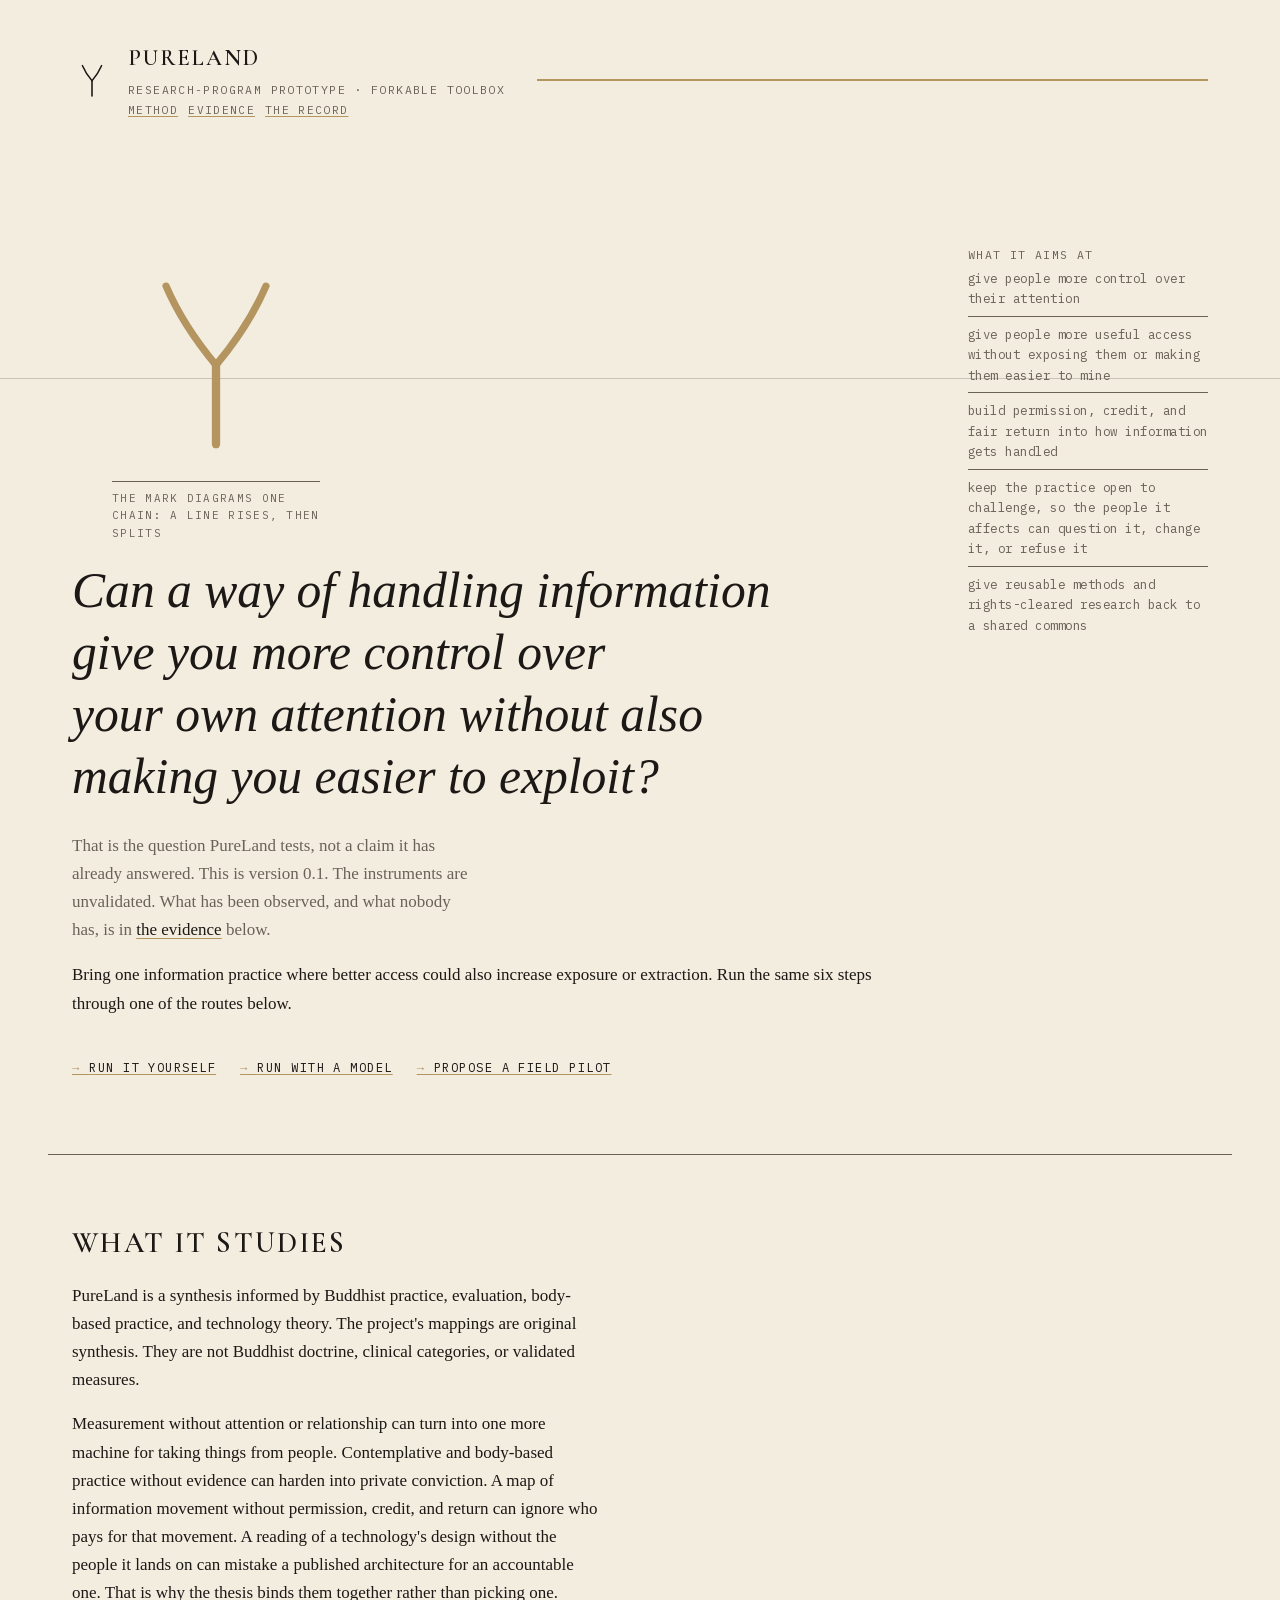
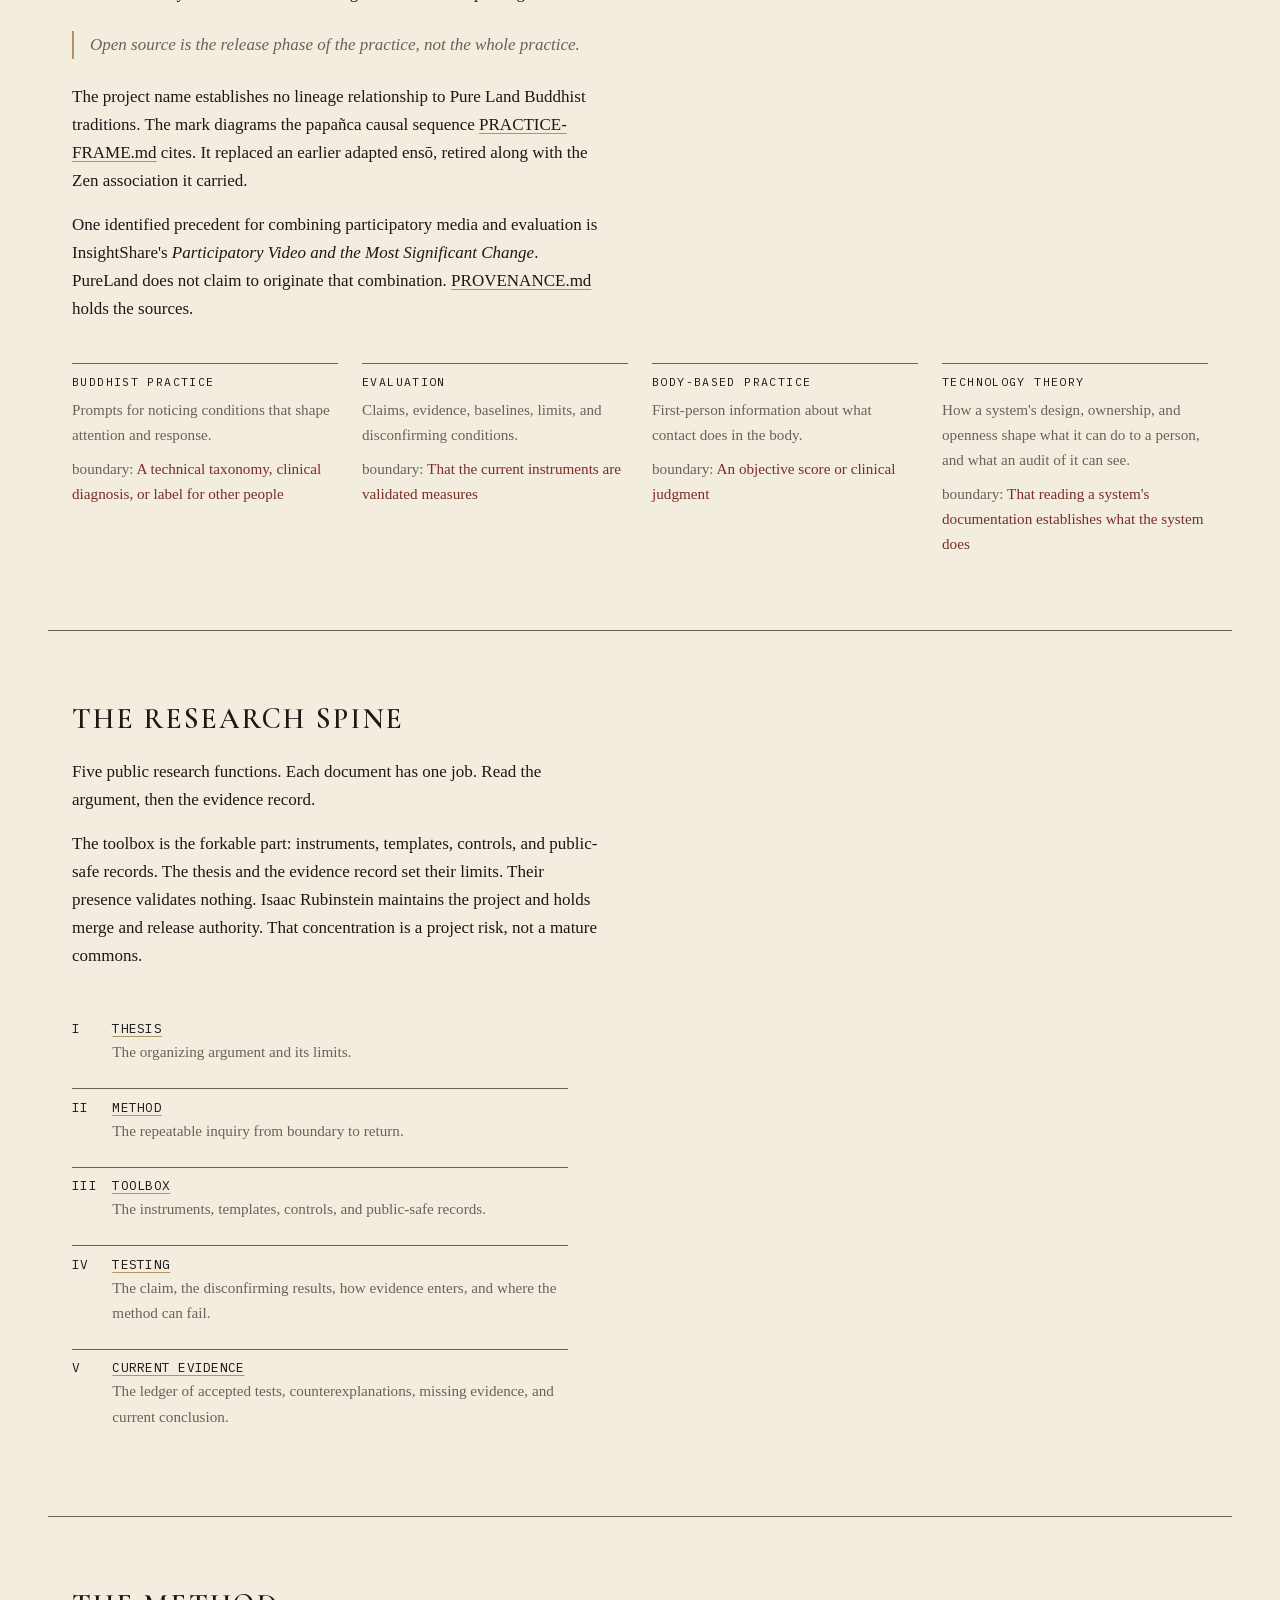
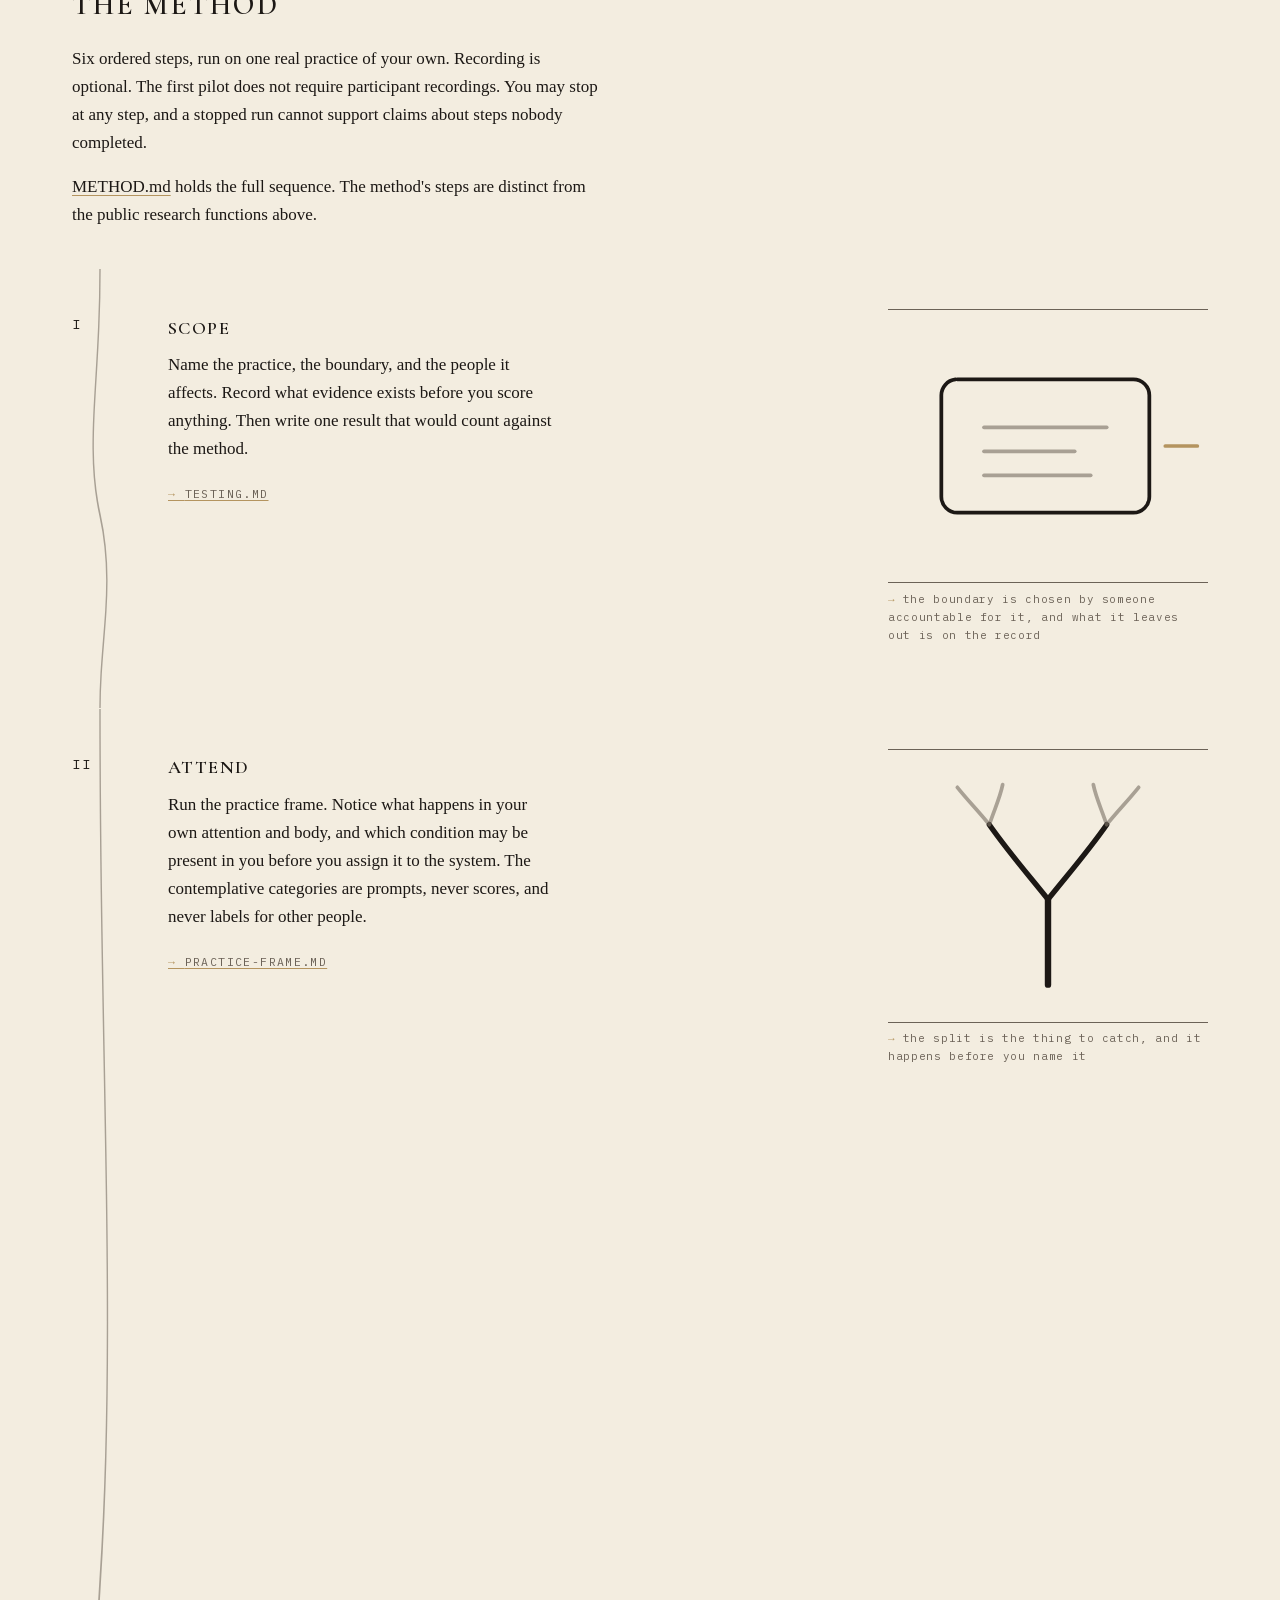
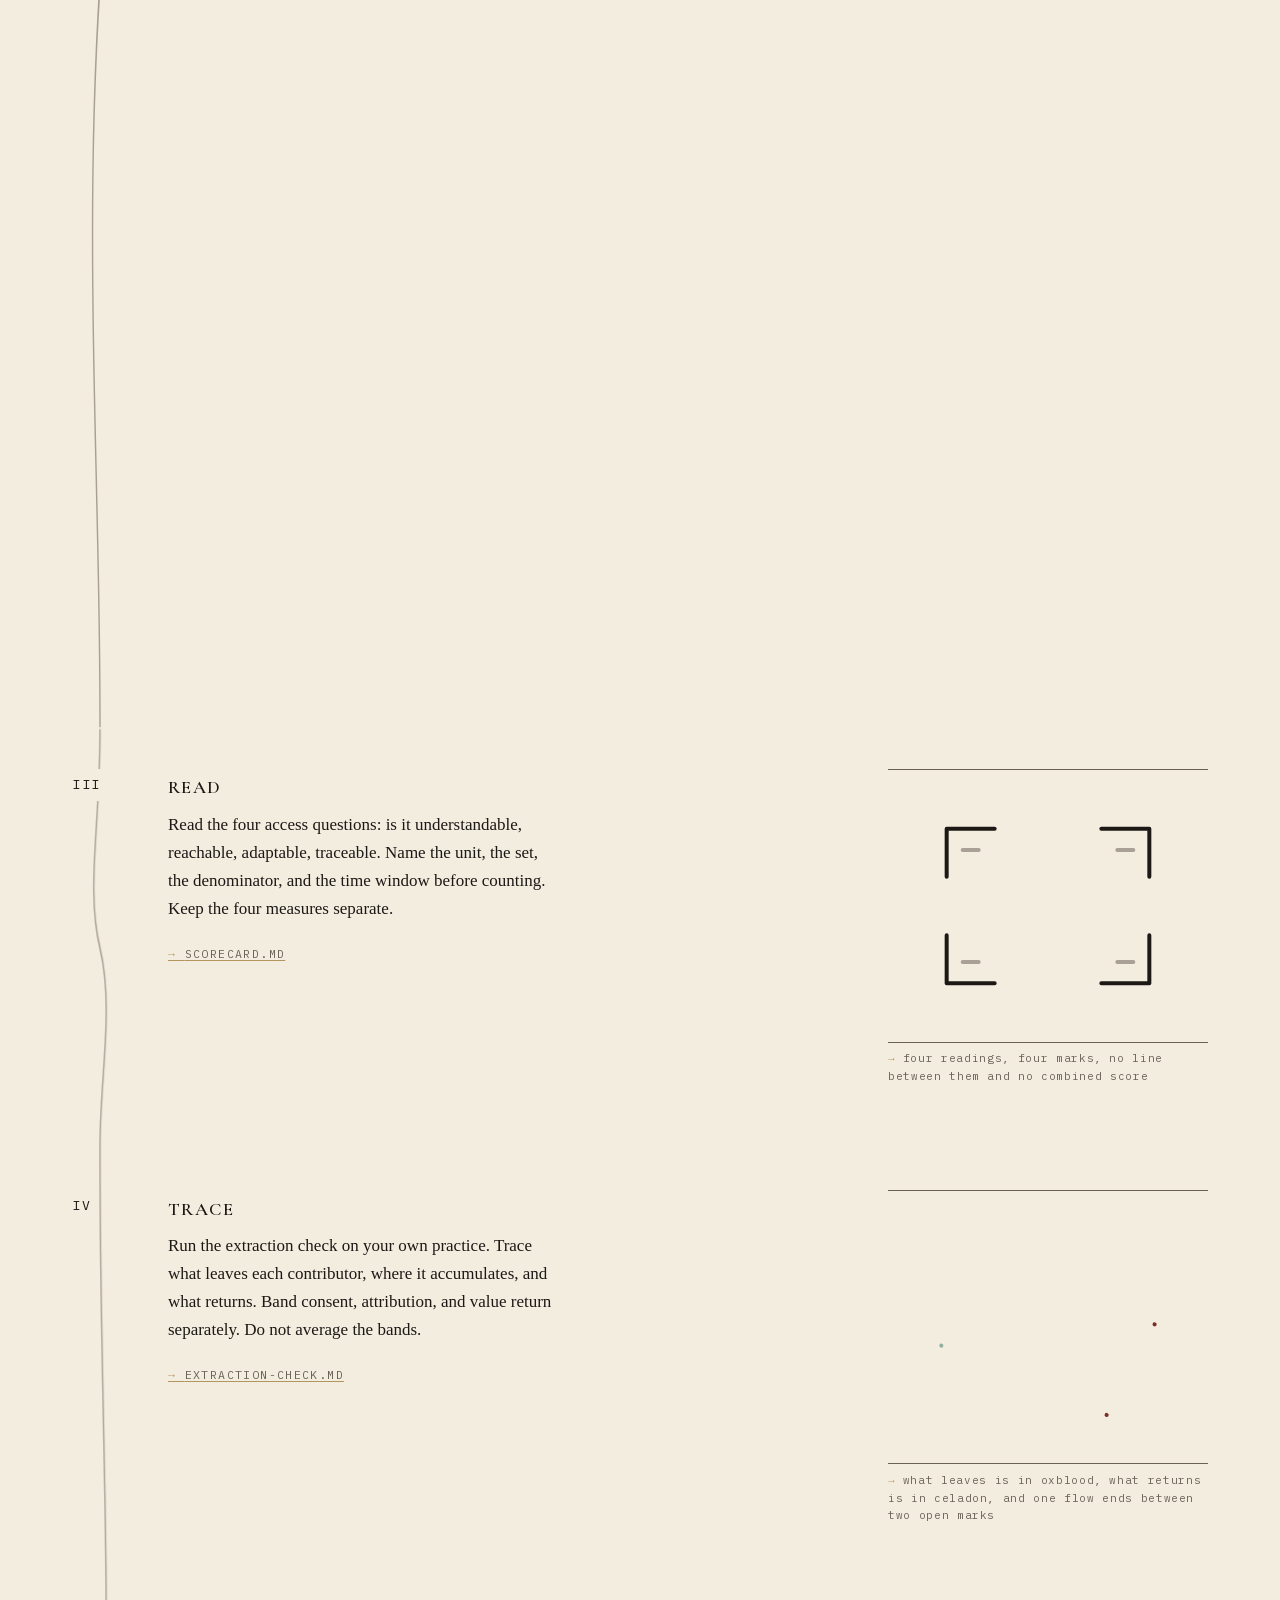
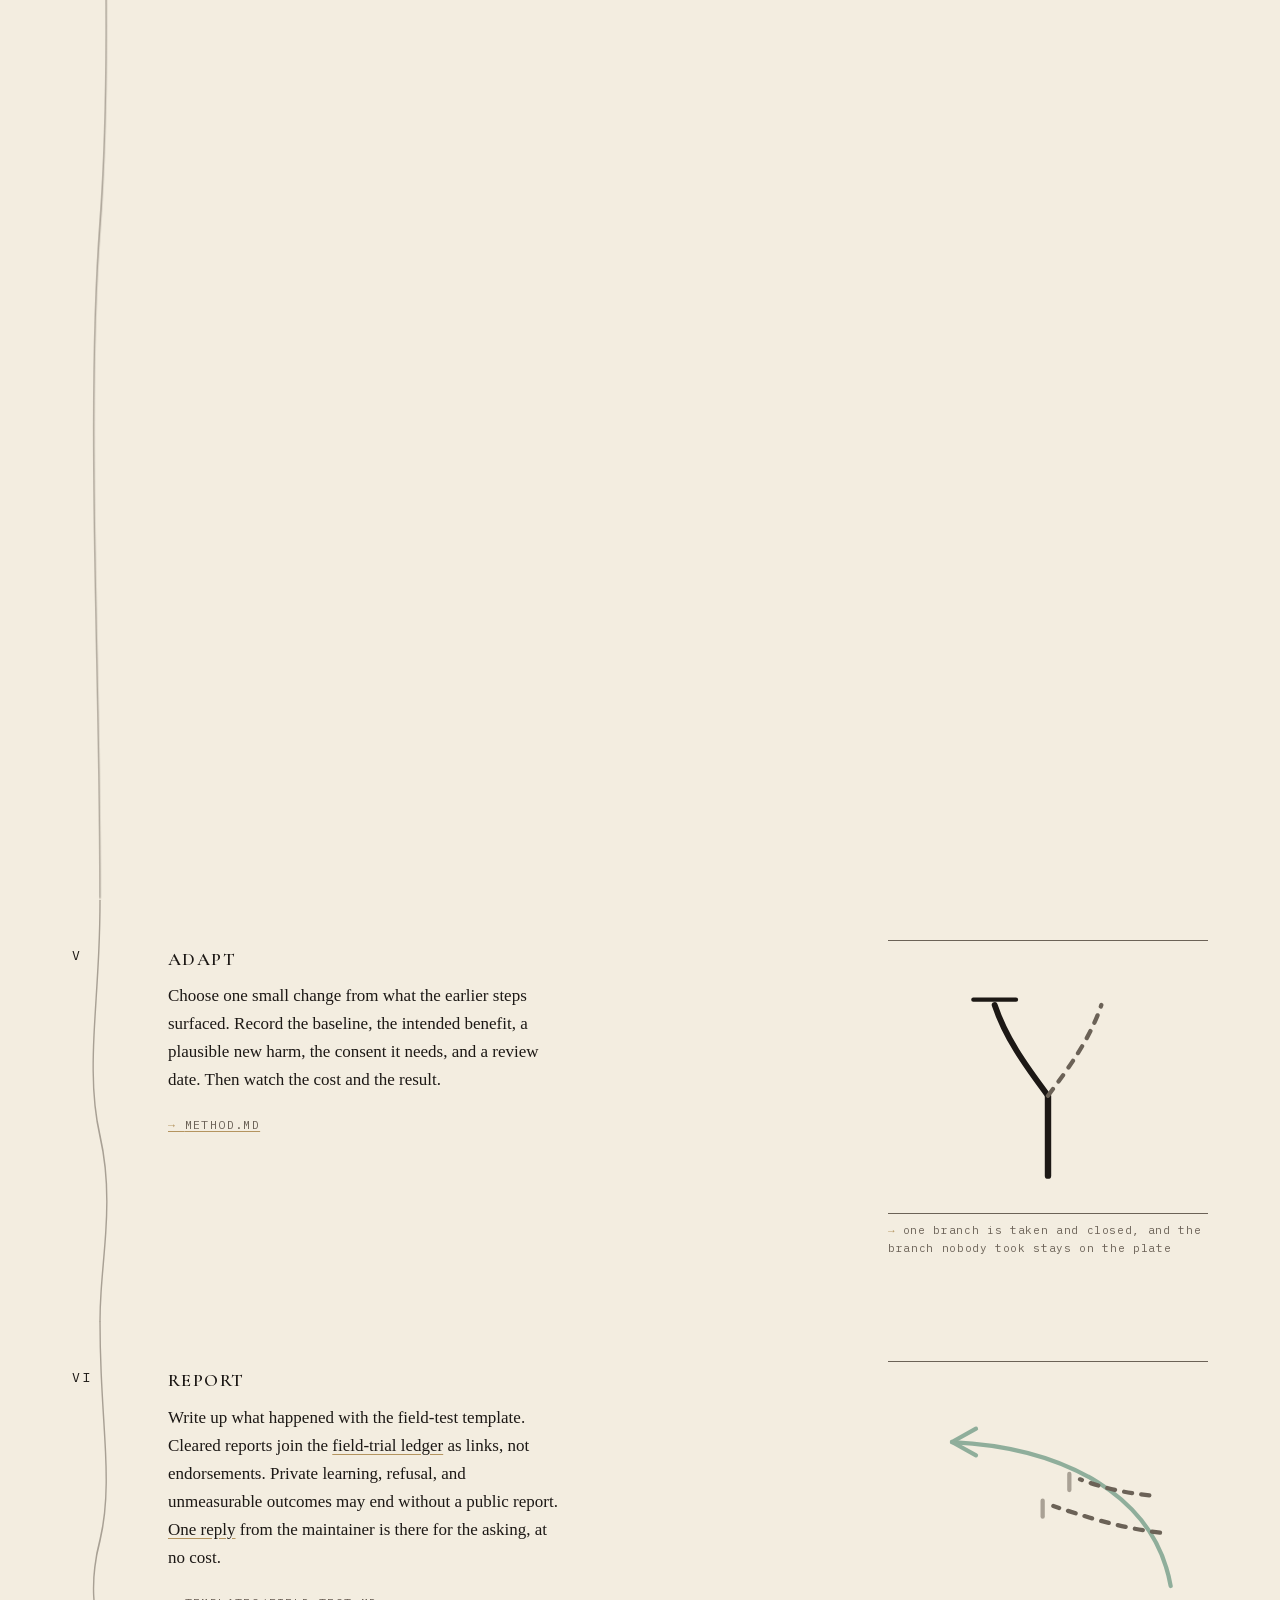
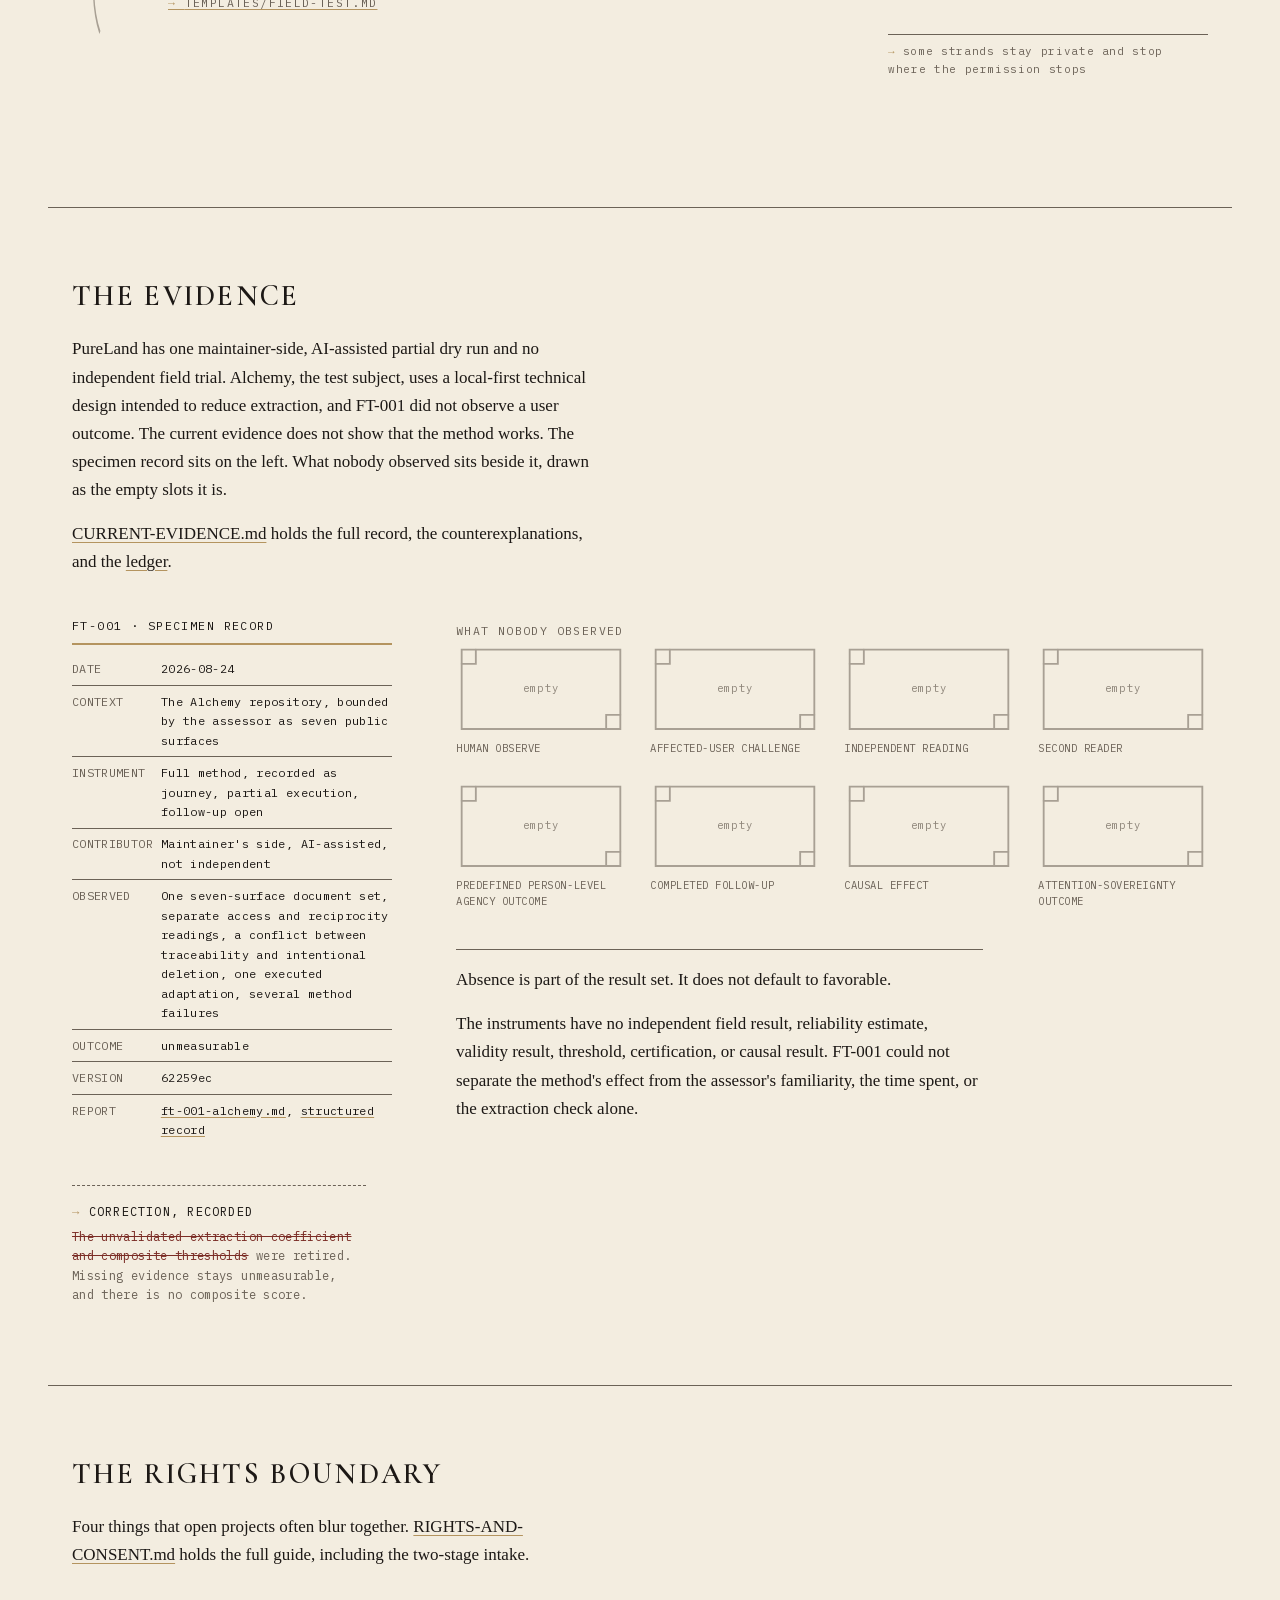
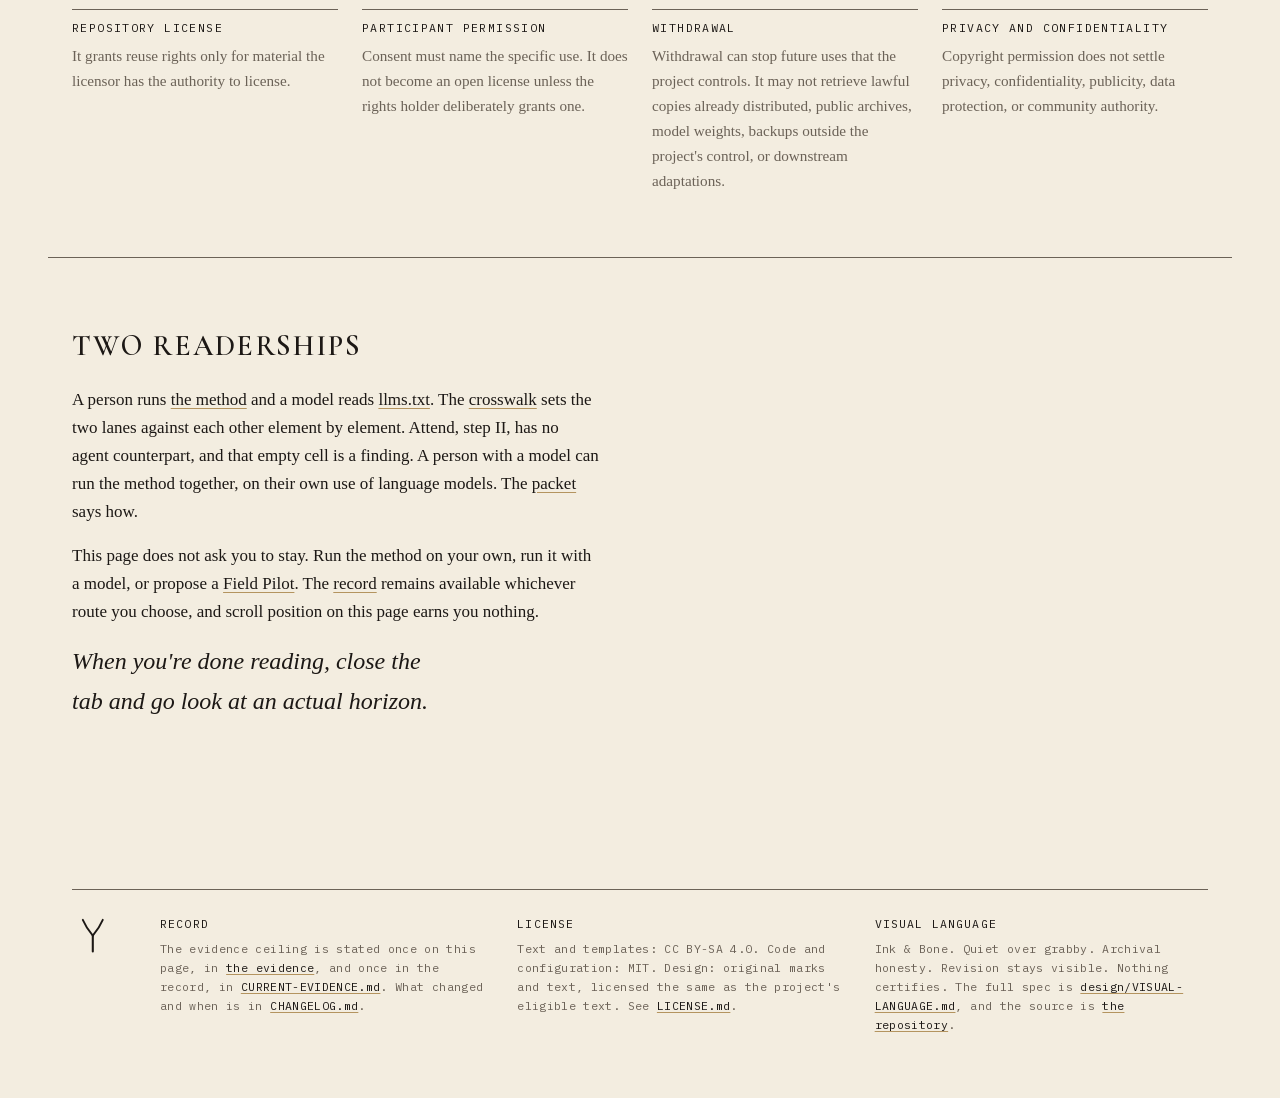
==== commit f3b349e1: "Simplify the front page entry and link its reply Pinned visible-word measure: 1523 before; 1489 afte" ====
--- a/index.html
+++ b/index.html
@@ -746,12 +746,12 @@
       </figure>
 
       <h2>Can a way of handling information give you more control over your own attention without also making you easier to exploit?</h2>
-      <p class="ceiling">That is the question PureLand tests, not a claim it has already answered. This is version 0.1. The instruments are unvalidated. What has been observed, and what nobody has, is in <a href="#evidence">the evidence</a> below. This site follows <code>main</code>; the <a href="https://github.com/risaac09/pureland-fork-kit/blob/main/CHANGELOG.md">changelog</a> distinguishes unreleased changes from tagged releases.</p>
-      <p>Bring one information practice where better access could also increase exposure or extraction. Run the same six steps through one of the routes below. Read the <a href="https://github.com/risaac09/pureland-fork-kit/blob/main/OFFERING.md">Field Pilot terms</a> before proposing an inquiry. Stage 1 is public-safe scoping and starts no engagement.</p>
+      <p class="ceiling">That is the question PureLand tests, not a claim it has already answered. This is version 0.1. The instruments are unvalidated. What has been observed, and what nobody has, is in <a href="#evidence">the evidence</a> below.</p>
+      <p>Bring one information practice where better access could also increase exposure or extraction. Run the same six steps through one of the routes below.</p>
       <p class="arrival-links">
         <a href="https://github.com/risaac09/pureland-fork-kit/blob/main/templates/run-it-yourself.md">run it yourself</a>
         <a href="https://github.com/risaac09/pureland-fork-kit/blob/main/templates/run-with-a-model.md">run with a model</a>
-        <a href="https://github.com/risaac09/pureland-fork-kit/issues/new?template=field-test.yml">propose a Field Pilot</a>
+        <a href="https://github.com/risaac09/pureland-fork-kit/blob/main/OFFERING.md">propose a Field Pilot</a>
       </p>
     </div>
     <aside>
@@ -991,7 +991,7 @@
       </div>
       <div class="step-body">
         <h4>Report</h4>
-        <p>Write up what happened with the field-test template. Cleared reports join the <a href="https://github.com/risaac09/pureland-fork-kit/blob/main/CURRENT-EVIDENCE.md#the-ledger">field-trial ledger</a> as links, not endorsements. Private learning, refusal, and unmeasurable outcomes may end without a public report. One reply from the maintainer is there for the asking, at no cost.</p>
+        <p>Write up what happened with the field-test template. Cleared reports join the <a href="https://github.com/risaac09/pureland-fork-kit/blob/main/CURRENT-EVIDENCE.md#the-ledger">field-trial ledger</a> as links, not endorsements. Private learning, refusal, and unmeasurable outcomes may end without a public report. <a href="https://github.com/risaac09/pureland-fork-kit/blob/main/METHOD.md#a-reply">One reply</a> from the maintainer is there for the asking, at no cost.</p>
         <a class="instrument" href="https://github.com/risaac09/pureland-fork-kit/blob/main/templates/field-test.md">templates/field-test.md</a>
       </div>
       <figure class="plate">
@@ -1194,7 +1194,7 @@
     <div class="band-head">
       <h3>Two readerships</h3>
       <p>A person runs <a href="https://github.com/risaac09/pureland-fork-kit/blob/main/METHOD.md">the method</a> and a model reads <a href="https://github.com/risaac09/pureland-fork-kit/blob/main/llms.txt">llms.txt</a>. The <a href="https://github.com/risaac09/pureland-fork-kit/blob/main/CROSSWALK.md">crosswalk</a> sets the two lanes against each other element by element. Attend, step II, has no agent counterpart, and that empty cell is a finding. A person with a model can run the method together, on their own use of language models. The <a href="https://github.com/risaac09/pureland-fork-kit/blob/main/templates/run-with-a-model.md">packet</a> says how.</p>
-      <p>This page does not ask you to stay. Run the method on your own, bring a model into the bounded model-use packet, or propose a <a href="https://github.com/risaac09/pureland-fork-kit/blob/main/OFFERING.md">Field Pilot</a>. The <a href="https://github.com/risaac09/pureland-fork-kit">record</a> remains available whichever route you choose, and scroll position on this page earns you nothing.</p>
+      <p>This page does not ask you to stay. Run the method on your own, run it with a model, or propose a <a href="https://github.com/risaac09/pureland-fork-kit/blob/main/OFFERING.md">Field Pilot</a>. The <a href="https://github.com/risaac09/pureland-fork-kit">record</a> remains available whichever route you choose, and scroll position on this page earns you nothing.</p>
       <p class="exit-line">When you're done reading, close the tab and go look at an actual horizon.</p>
     </div>
   </section>
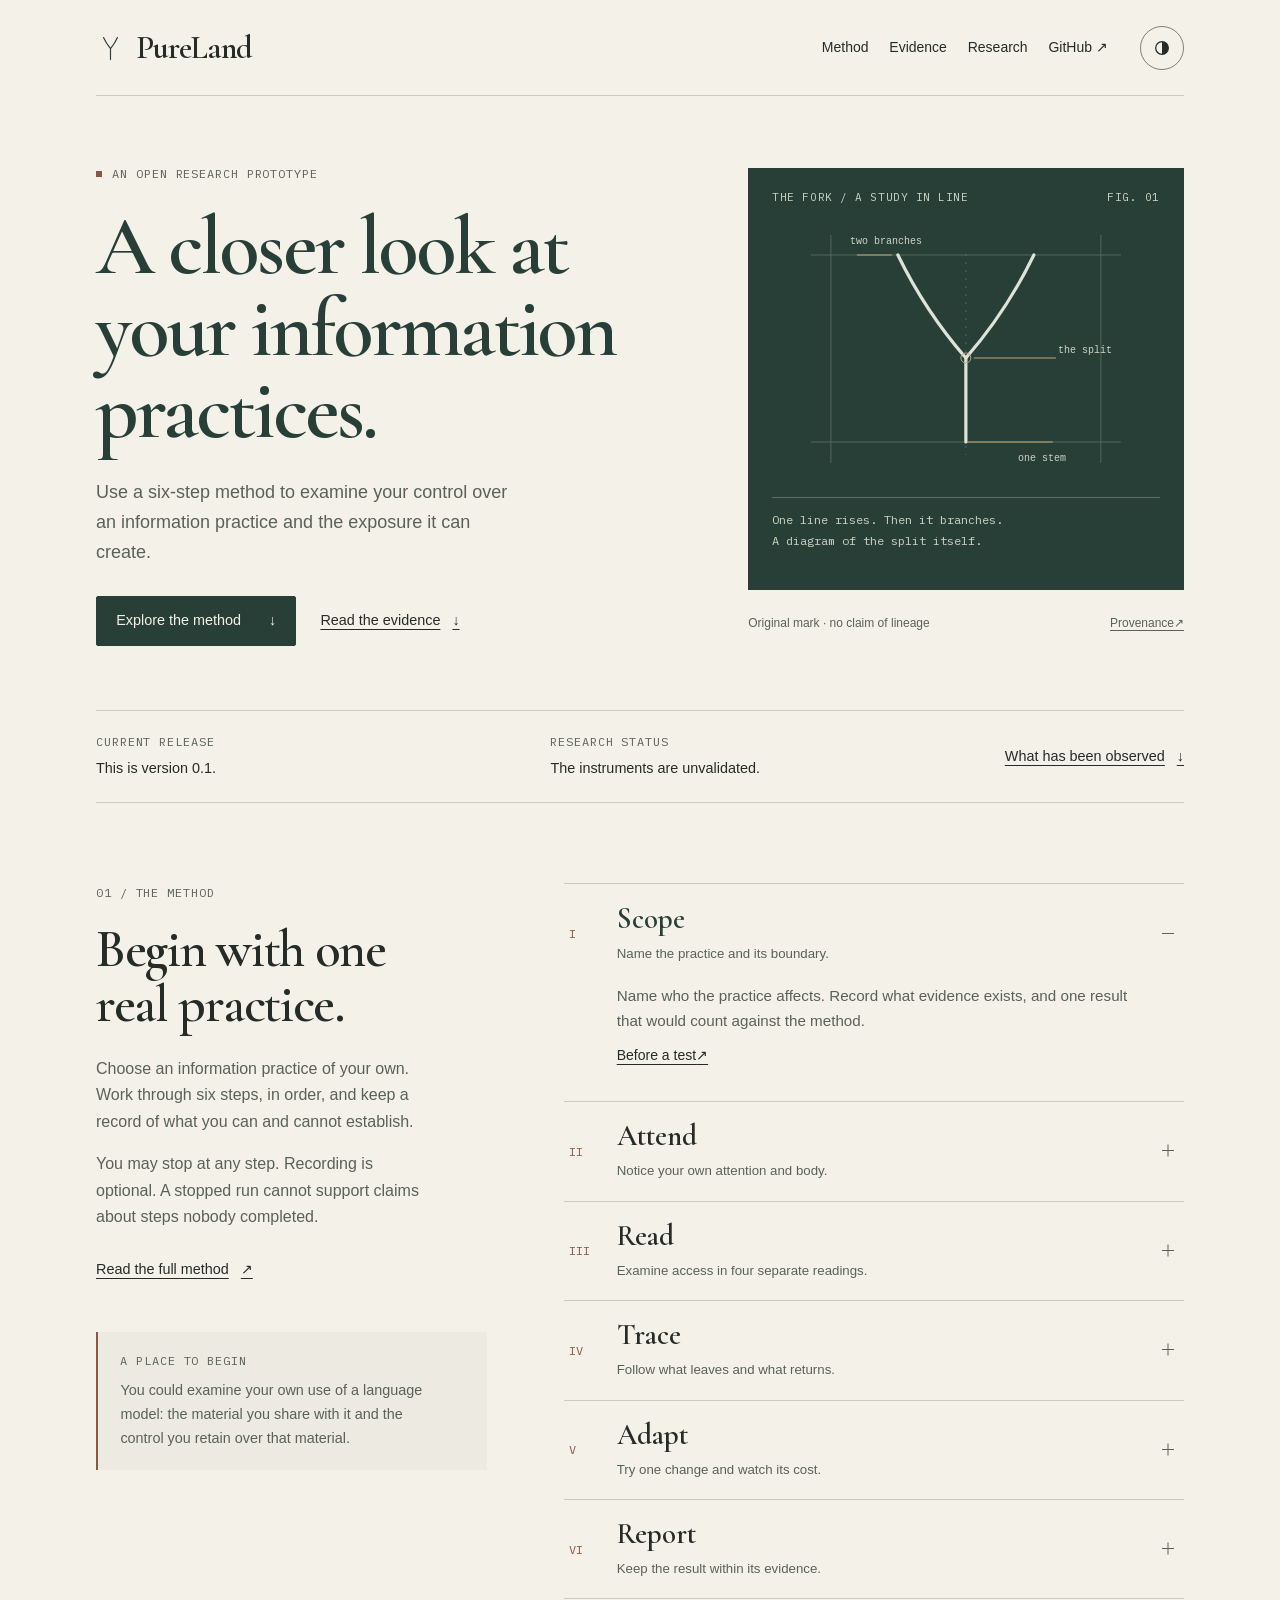
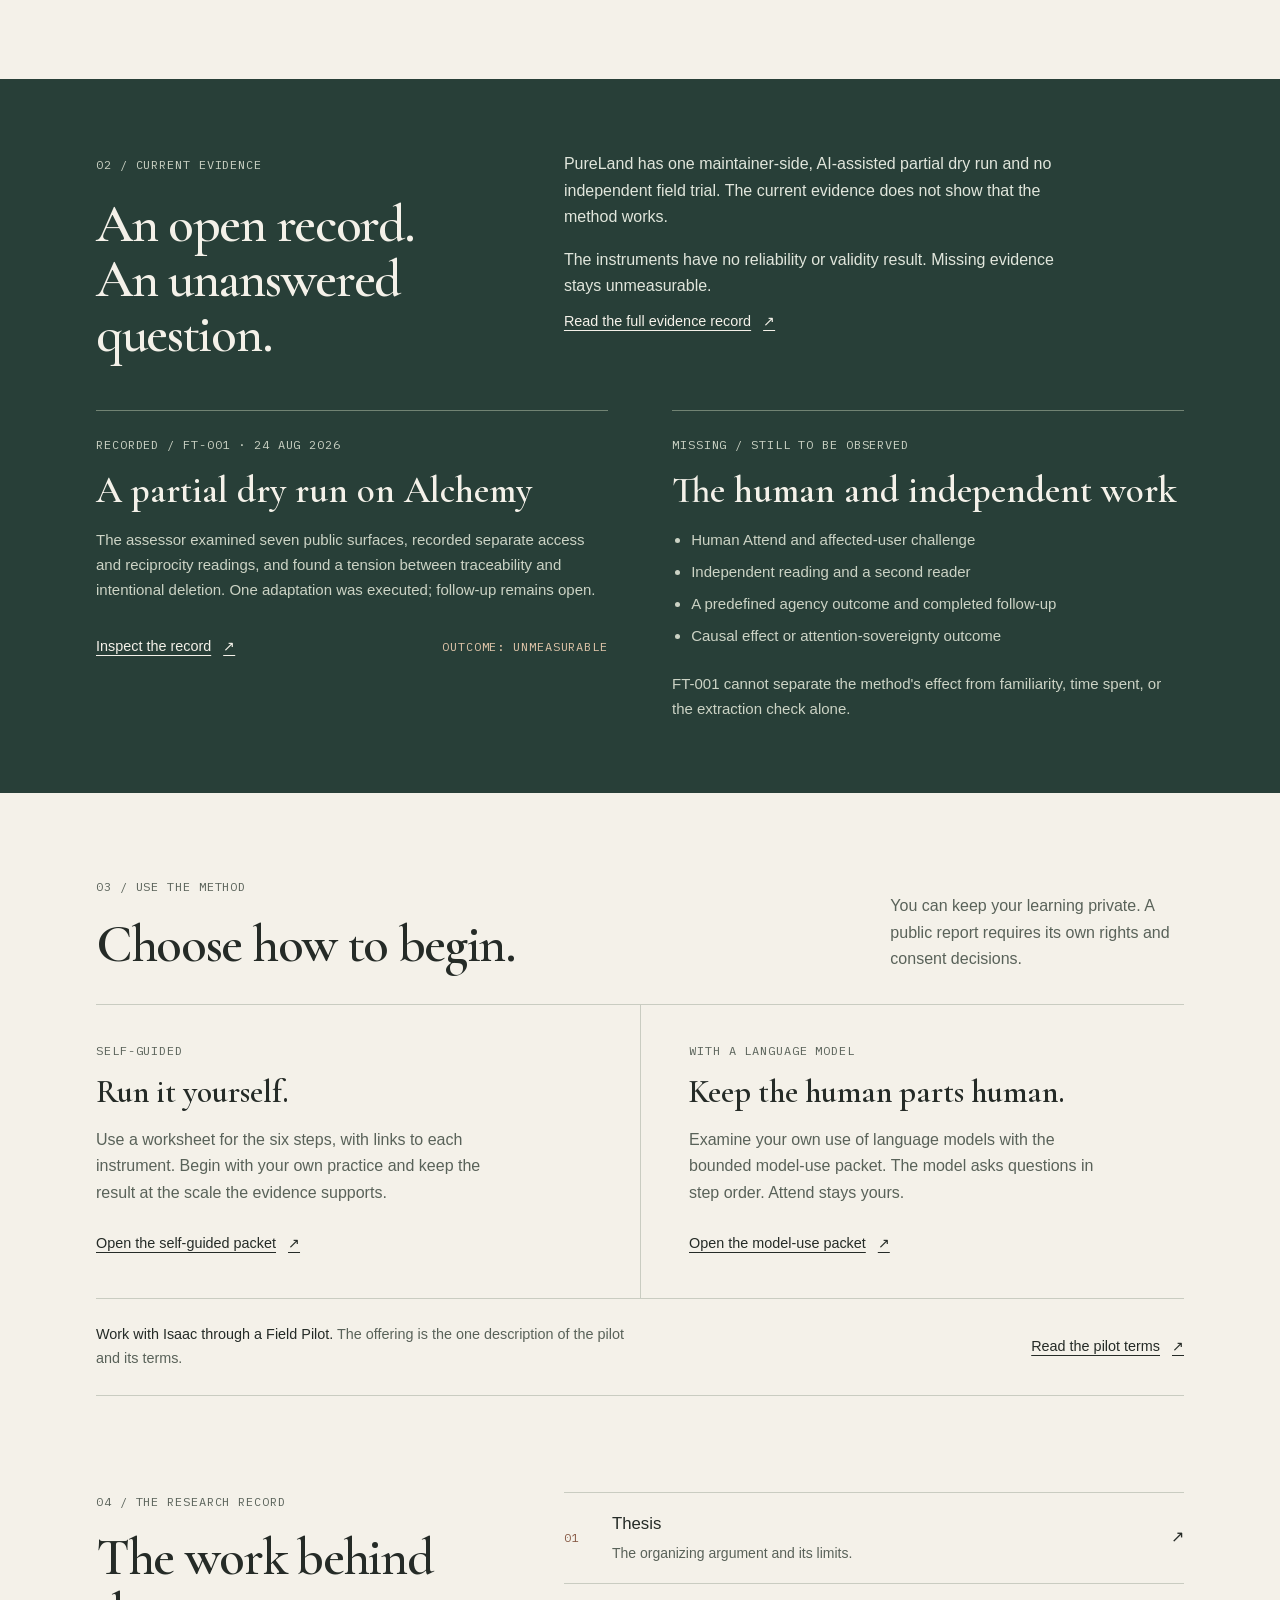
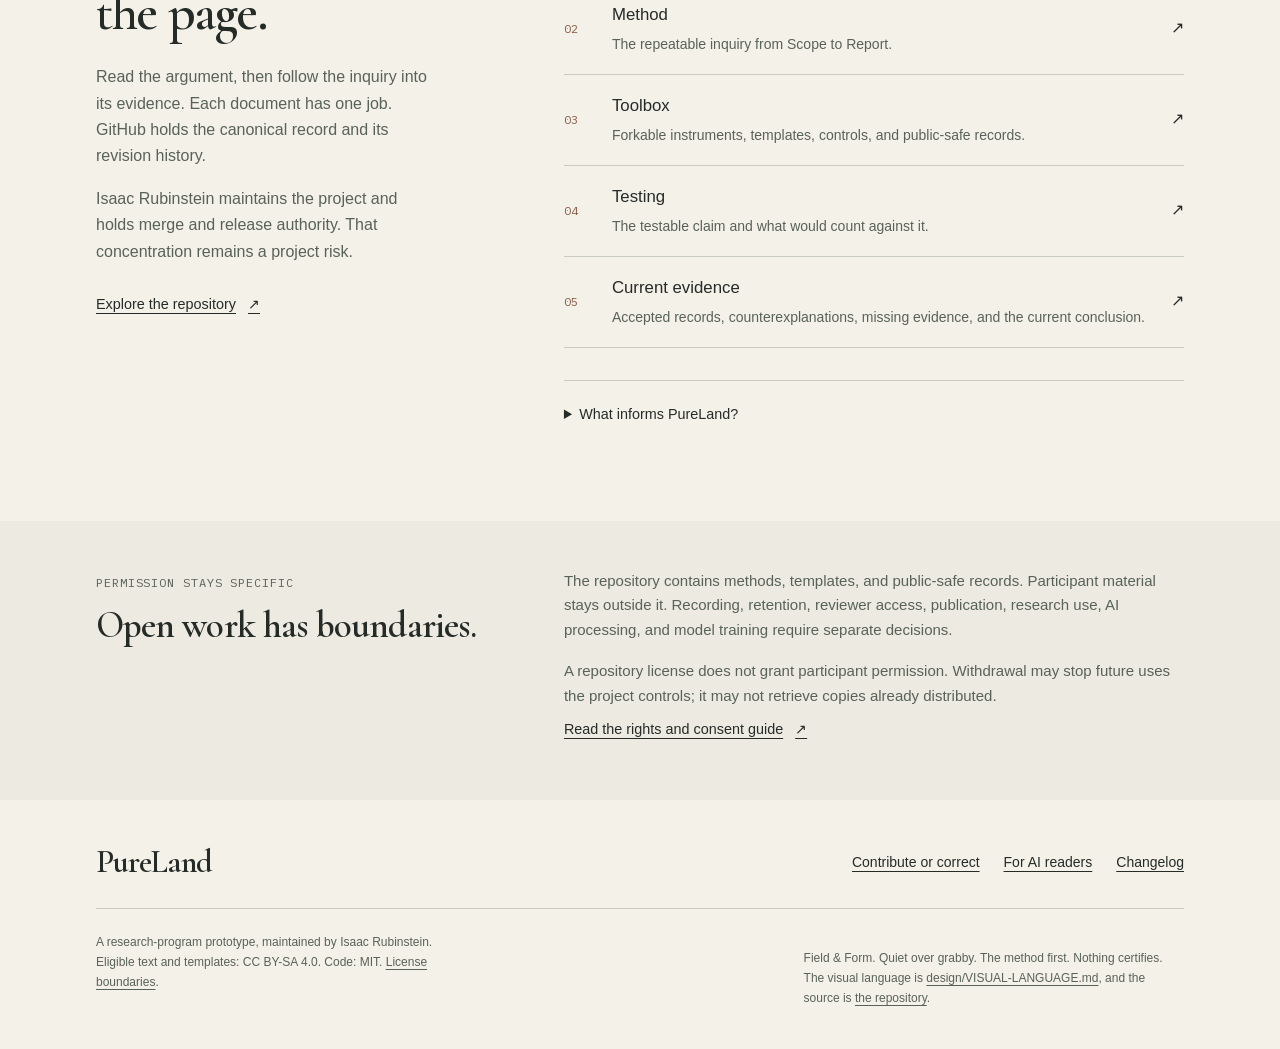
==== commit a207d6e5: "Promote Field & Form to the front page, README, and active assets Follow the draft's integration seq" ====
--- a/index.html
+++ b/index.html
@@ -1,1256 +1,114 @@
-<!DOCTYPE html>
+<!doctype html>
 <html lang="en">
 <head>
-<meta charset="UTF-8">
-<meta name="viewport" content="width=device-width, initial-scale=1">
-<title>PureLand research-program prototype</title>
-<meta name="description" content="Can a way of handling information give you more control over your attention without making you easier to exploit? A prototype; instruments unvalidated.">
-<link rel="stylesheet" href="design/tokens.css">
-<script>document.documentElement.classList.add('draws');</script>
-<style>
-  * { box-sizing: border-box; }
-
-  html { color-scheme: light dark; }
-
-  body {
-    margin: 0;
-    background: var(--color-ground);
-    color: var(--color-text);
-    font-family: var(--font-body);
-    font-size: 1.0625rem;
-    line-height: 1.65;
-    -webkit-font-smoothing: antialiased;
-  }
-
-  ::selection { background: var(--color-brass); color: var(--color-ink); }
-
-  a { color: var(--color-text); text-decoration-color: var(--color-accent); text-underline-offset: 0.2em; }
-  a:hover { text-decoration-color: var(--color-text); }
-  a:focus-visible, button:focus-visible { outline: 2px solid var(--color-accent); outline-offset: 3px; }
-
-  .eyebrow {
-    font-family: var(--font-ledger);
-    font-size: 0.72rem;
-    letter-spacing: var(--letter-spacing-ledger);
-    text-transform: uppercase;
-    color: var(--color-text-secondary);
-  }
-
-  .rule {
-    border: none;
-    border-top: var(--rule-hairline-weight) solid var(--color-rule);
-    opacity: var(--rule-hairline-opacity);
-    margin: 0;
-  }
-
-  .rule--key {
-    border-top: var(--rule-key-weight) solid var(--rule-key-color);
-    opacity: 1;
-  }
-
-  .wrap { max-width: 74rem; margin: 0 auto; padding: 0 var(--space-lg); }
-
-  /* ---------- persistent horizon ---------- */
-  /* A single hairline crosses the full viewport width and stays fixed at
-     the same height through the entire scroll: the horizon is given at
-     the start and never taken away. */
-  .horizon {
-    position: fixed;
-    left: 0;
-    right: 0;
-    top: var(--horizon-y);
-    height: 1px;
-    background: var(--color-rule);
-    opacity: 0.3;
-    z-index: 0;
-    pointer-events: none;
-  }
-
-  main, header, footer { position: relative; z-index: 1; }
-
-  /* ---------- drawn line-work ---------- */
-  /* Every animated stroke carries pathLength="1", so one dash rule covers
-     paths of any length and any scale. The .draws class is added by the
-     inline script in the head: with scripting off, nothing is hidden. */
-  .diagram, .thread { display: block; overflow: visible; }
-  .diagram [data-draw], .thread [data-draw] { fill: none; }
-
-  html.draws .draw [data-draw] {
-    stroke-dasharray: 1;
-    stroke-dashoffset: 1;
-  }
-  html.draws .draw.drawn [data-draw] {
-    stroke-dashoffset: 0;
-    transition: stroke-dashoffset var(--motion-draw-duration) var(--motion-ease-settle);
-    transition-delay: calc(var(--i, 0) * var(--motion-draw-stagger));
-  }
-  html.draws .draw [data-fade] { opacity: 0; }
-  html.draws .draw.drawn [data-fade] {
-    opacity: 1;
-    transition: opacity var(--motion-fade-duration) ease;
-    transition-delay: calc(var(--i, 0) * var(--motion-draw-stagger));
-  }
-
-  .ink { stroke: var(--color-text); }
-  .rule-stroke { stroke: var(--color-rule); opacity: 0.55; }
-  .accent { stroke: var(--color-accent); }
-  .out { stroke: var(--color-extraction); }
-  .back { stroke: var(--color-return); }
-  .dashed { stroke-dasharray: 3 3.5; }
-
-  /* ---------- header ---------- */
-  header {
-    max-width: 74rem;
-    margin: 0 auto;
-    padding: var(--space-xl) var(--space-lg) var(--space-lg);
-    display: flex;
-    align-items: center;
-    gap: var(--space-md);
-  }
-
-  .mark {
-    width: 40px;
-    height: 40px;
-    flex: none;
-    display: block;
-  }
-
-  .wordmark {
-    display: flex;
-    flex-direction: column;
-    gap: 0.15em;
-  }
-
-  .wordmark h1 {
-    margin: 0;
-    font-family: var(--font-display);
-    font-weight: 600;
-    font-size: 1.4rem;
-    letter-spacing: var(--letter-spacing-display);
-    text-transform: uppercase;
-  }
-
-  .subnav {
-    display: flex;
-    flex-wrap: wrap;
-    gap: 0.15em 0.9em;
-    font-family: var(--font-ledger);
-    font-size: 0.7rem;
-    letter-spacing: var(--letter-spacing-ledger);
-    text-transform: uppercase;
-  }
-  .subnav a { color: var(--color-text-secondary); }
-
-  header .rule--key { flex: 1; align-self: center; margin-left: var(--space-md); }
-
-  /* ---------- arrival ---------- */
-  .arrival {
-    max-width: 74rem;
-    margin: 0 auto;
-    padding: min(14vh, 6rem) var(--space-lg) var(--space-xxl);
-    display: grid;
-    grid-template-columns: minmax(0, 1fr) minmax(0, 15rem);
-    column-gap: var(--space-xxl);
-    align-items: start;
-  }
-
-  .arrival-mark { width: 100%; max-width: 13rem; }
-  .arrival-mark .diagram { width: 100%; height: auto; }
-  .arrival-mark .ink { stroke: var(--color-accent); }
-  .arrival-mark figcaption {
-    font-family: var(--font-ledger);
-    font-size: 0.68rem;
-    letter-spacing: var(--letter-spacing-ledger);
-    text-transform: uppercase;
-    color: var(--color-text-secondary);
-    margin-top: var(--space-md);
-    padding-top: var(--space-sm);
-    border-top: 1px solid var(--color-rule);
-  }
-
-  /* Sentence case, not the uppercase display treatment used on the section
-     headings. VISUAL-LANGUAGE.md asks for uppercase titles, meaning short
-     specimen-plate titles; this one is a sentence-length question, and set in
-     letterspaced caps it ran to eleven lines and shouted, against the first
-     principle in that same document. */
-  .arrival h2 {
-    text-wrap: balance;
-    font-family: var(--font-display);
-    font-weight: 500;
-    font-style: italic;
-    font-size: clamp(1.9rem, 4.4vw, 3.1rem);
-    line-height: 1.25;
-    max-width: 30ch;
-    margin: 0 0 var(--space-lg);
-  }
-
-  .ceiling { max-width: 48ch; color: var(--color-text-secondary); margin: 0 0 var(--space-md); }
-
-  .arrival-links {
-    display: flex;
-    flex-wrap: wrap;
-    gap: var(--space-lg);
-    margin-top: var(--space-xl);
-    font-family: var(--font-ledger);
-    font-size: 0.76rem;
-    letter-spacing: var(--letter-spacing-ledger);
-    text-transform: uppercase;
-  }
-  .arrival-links a::before { content: "→ "; color: var(--color-accent); }
-
-  .goals {
-    font-family: var(--font-ledger);
-    font-size: 0.78rem;
-    letter-spacing: 0.04em;
-    color: var(--color-text-secondary);
-    display: grid;
-    gap: 0.55em;
-    padding: 0;
-    list-style: none;
-    margin: 0;
-  }
-  .goals li { padding-top: 0.55em; border-top: 1px solid var(--color-rule); }
-  .goals li:first-child { border-top: none; padding-top: 0; }
-
-  /* ---------- section frame ---------- */
-  section.band {
-    max-width: 74rem;
-    margin: 0 auto;
-    padding: var(--space-xxl) var(--space-lg);
-    border-top: 1px solid var(--color-rule);
-  }
-
-  .band > h3, .band > .band-head h3 {
-    font-family: var(--font-display);
-    font-weight: 600;
-    text-transform: uppercase;
-    letter-spacing: var(--letter-spacing-display);
-    font-size: clamp(1.4rem, 2.4vw, 1.8rem);
-    margin: 0 0 var(--space-md);
-    text-wrap: balance;
-  }
-
-  .band-head { max-width: var(--measure); margin-bottom: var(--space-xl); }
-  .band-head p { margin: 0 0 var(--space-md); }
-  .band-head p:last-child { margin-bottom: 0; }
-
-  .band p { margin: 0 0 var(--space-md); }
-
-  blockquote {
-    margin: var(--space-lg) 0;
-    padding-left: var(--space-md);
-    border-left: 2px solid var(--color-accent);
-    font-style: italic;
-    color: var(--color-text-secondary);
-    max-width: var(--measure);
-  }
-
-  /* ---------- ledger ---------- */
-  .ledger {
-    font-family: var(--font-ledger);
-    font-size: 0.8rem;
-    letter-spacing: 0.02em;
-    margin: 0;
-    max-width: var(--measure);
-  }
-  .ledger-row {
-    display: grid;
-    grid-template-columns: 2.4em 1fr;
-    gap: 0.75em;
-    padding: 0.6em 0;
-    border-top: 1px solid var(--color-rule);
-  }
-  .ledger-row:first-child { border-top: none; }
-  .ledger-numeral { color: var(--color-text); }
-  .ledger-label {
-    display: inline-block;
-    line-height: 1.4;
-    text-transform: uppercase;
-    color: var(--color-text);
-  }
-  .ledger-desc {
-    font-family: var(--font-body);
-    font-size: 0.95rem;
-    letter-spacing: normal;
-    text-transform: none;
-    color: var(--color-text-secondary);
-    margin: 0.35em 0 0;
-  }
-
-  /* ---------- the four fields ---------- */
-  .fields {
-    display: grid;
-    grid-template-columns: repeat(auto-fit, minmax(15rem, 1fr));
-    gap: var(--space-lg);
-    margin: var(--space-xl) 0 0;
-    padding: 0;
-    list-style: none;
-  }
-  .fields li { padding-top: var(--space-sm); border-top: 1px solid var(--color-rule); }
-  .fields .f-name {
-    display: block;
-    font-family: var(--font-ledger);
-    font-size: 0.72rem;
-    letter-spacing: var(--letter-spacing-ledger);
-    text-transform: uppercase;
-    margin-bottom: 0.5em;
-  }
-  .fields p { font-size: 0.95rem; color: var(--color-text-secondary); margin: 0 0 0.6em; }
-  .fields .f-limit { color: var(--color-extraction); }
-  .fields .f-limit::before { content: "boundary: "; color: var(--color-text-secondary); }
-
-  /* ---------- method spine ---------- */
-  .step {
-    position: relative;
-    display: grid;
-    grid-template-columns: 3.5rem minmax(0, 1fr) minmax(0, 20rem);
-    column-gap: var(--space-xl);
-    align-items: start;
-    padding: var(--space-xl) 0 var(--space-xxl);
-  }
-
-  /* The rail runs edge to edge through the step's own padding. Without the
-     negative margins the thread stops at each content box and restarts at the
-     next, which breaks the one continuous line the six plates hang from. */
-  .rail {
-    position: relative;
-    align-self: stretch;
-    min-height: 12rem;
-    margin-top: calc(var(--space-xl) * -1);
-    margin-bottom: calc(var(--space-xxl) * -1);
-  }
-  .rail .thread {
-    position: absolute;
-    inset: 0;
-    width: 100%;
-    height: 100%;
-  }
-  .numeral {
-    position: relative;
-    display: inline-block;
-    font-family: var(--font-ledger);
-    font-size: 0.82rem;
-    letter-spacing: var(--letter-spacing-ledger);
-    color: var(--color-text);
-    background: var(--color-ground);
-    padding: 0.4em 0.5em 0.4em 0;
-    margin-top: var(--space-xl);
-    z-index: 1;
-  }
-
-  .step-body h4 {
-    font-family: var(--font-display);
-    font-weight: 600;
-    text-transform: uppercase;
-    letter-spacing: var(--letter-spacing-display);
-    font-size: 1.15rem;
-    margin: 0.2em 0 var(--space-sm);
-  }
-  .step-body p { margin: 0 0 var(--space-md); max-width: 46ch; }
-  .step-body .instrument {
-    font-family: var(--font-ledger);
-    font-size: 0.72rem;
-    letter-spacing: var(--letter-spacing-ledger);
-    text-transform: uppercase;
-    color: var(--color-text-secondary);
-  }
-  .step-body .instrument::before { content: "→ "; color: var(--color-accent); }
-
-  .plate { margin: 0; }
-  .plate .diagram {
-    width: 100%;
-    height: auto;
-    border-top: 1px solid var(--color-rule);
-    border-bottom: 1px solid var(--color-rule);
-    padding: var(--space-md) 0;
-  }
-  .plate figcaption {
-    font-family: var(--font-ledger);
-    font-size: 0.68rem;
-    letter-spacing: 0.06em;
-    color: var(--color-text-secondary);
-    margin-top: 0.7em;
-  }
-  .plate figcaption::before { content: "→ "; color: var(--color-accent); }
-
-  /* ---------- evidence ---------- */
-  .evidence-grid {
-    display: grid;
-    grid-template-columns: minmax(0, 20rem) minmax(0, 1fr);
-    gap: var(--space-xxl);
-    align-items: start;
-  }
-
-  .record {
-    font-family: var(--font-ledger);
-    font-size: 0.74rem;
-    letter-spacing: 0.03em;
-  }
-  .record .r-head {
-    display: block;
-    text-transform: uppercase;
-    letter-spacing: var(--letter-spacing-ledger);
-    padding-bottom: var(--space-sm);
-    border-bottom: var(--rule-key-weight) solid var(--rule-key-color);
-    margin-bottom: var(--space-sm);
-  }
-  .record dl { display: grid; grid-template-columns: 7.5em minmax(0, 1fr); gap: 0; margin: 0; }
-  .record dt {
-    text-transform: uppercase;
-    color: var(--color-text-secondary);
-    padding: 0.5em 0.5em 0.5em 0;
-    border-top: 1px solid var(--color-rule);
-  }
-  .record dd {
-    margin: 0;
-    padding: 0.5em 0;
-    border-top: 1px solid var(--color-rule);
-    color: var(--color-text);
-  }
-  .record dt:first-of-type, .record dl > dt:first-of-type + dd { border-top: none; }
-
-  .slots {
-    display: grid;
-    grid-template-columns: repeat(auto-fit, minmax(9.5rem, 1fr));
-    gap: var(--space-lg);
-    padding: 0;
-    margin: 0;
-    list-style: none;
-  }
-  .slot .frame { position: relative; }
-  .slot .diagram { width: 100%; height: auto; }
-  .slot .stamp {
-    position: absolute;
-    inset: 0;
-    display: flex;
-    align-items: center;
-    justify-content: center;
-    font-family: var(--font-ledger);
-    font-size: 0.66rem;
-    letter-spacing: var(--letter-spacing-ledger);
-    color: var(--color-text-secondary);
-    opacity: 0.75;
-  }
-  .slot .caption {
-    display: block;
-    font-family: var(--font-ledger);
-    font-size: 0.66rem;
-    letter-spacing: 0.05em;
-    text-transform: uppercase;
-    color: var(--color-text-secondary);
-    margin-top: 0.6em;
-    line-height: 1.5;
-  }
-
-  .absence {
-    max-width: var(--measure);
-    margin-top: var(--space-xl);
-    padding-top: var(--space-md);
-    border-top: 1px solid var(--color-rule);
-  }
-
-  .correction {
-    font-family: var(--font-ledger);
-    font-size: 0.76rem;
-    line-height: 1.6;
-    color: var(--color-text-secondary);
-    max-width: 42ch;
-    margin-top: var(--space-xl);
-    padding-top: var(--space-md);
-    border-top: 1px dashed var(--color-rule);
-  }
-  .correction .m-label {
-    display: block;
-    text-transform: uppercase;
-    letter-spacing: 0.1em;
-    color: var(--color-text);
-    margin-bottom: 0.4em;
-  }
-  .correction .m-label::before { content: "→ "; color: var(--color-accent); }
-  .correction s { color: var(--color-extraction); text-decoration-color: var(--color-extraction); }
-
-  /* ---------- rights and readerships ---------- */
-  .boundary {
-    display: grid;
-    grid-template-columns: repeat(auto-fit, minmax(16rem, 1fr));
-    gap: var(--space-lg);
-    padding: 0;
-    margin: 0;
-    list-style: none;
-  }
-  .boundary li { padding-top: var(--space-sm); border-top: 1px solid var(--color-rule); }
-  .boundary .b-name {
-    display: block;
-    font-family: var(--font-ledger);
-    font-size: 0.72rem;
-    letter-spacing: var(--letter-spacing-ledger);
-    text-transform: uppercase;
-    margin-bottom: 0.5em;
-  }
-  .boundary p { font-size: 0.95rem; color: var(--color-text-secondary); margin: 0; }
-
-  .exit-line {
-    font-family: var(--font-display);
-    font-style: italic;
-    font-weight: 500;
-    font-size: clamp(1.2rem, 2.4vw, 1.5rem);
-    max-width: 34ch;
-    margin: var(--space-xl) 0 0;
-    text-wrap: balance;
-  }
-
-  footer.colophon {
-    max-width: 74rem;
-    margin: 0 auto;
-    padding: var(--space-xxl) var(--space-lg);
-  }
-  .colophon-grid {
-    display: grid;
-    grid-template-columns: 4rem repeat(3, minmax(0, 1fr));
-    gap: var(--space-lg);
-    font-family: var(--font-ledger);
-    font-size: 0.72rem;
-    letter-spacing: 0.03em;
-    color: var(--color-text-secondary);
-    padding-top: var(--space-lg);
-    border-top: 1px solid var(--color-rule);
-    align-items: start;
-  }
-  .colophon-grid .m-label {
-    display: block;
-    text-transform: uppercase;
-    letter-spacing: 0.1em;
-    color: var(--color-text);
-    margin-bottom: 0.5em;
-  }
-  .colophon-grid p { margin: 0; }
-  .colophon-mark { width: 2.6rem; height: auto; }
-
-  /* ---------- scroll-linked motion ---------- */
-  /* The top rung of the ladder. Three gates guard it. The .draws class
-     means JS ran. The @supports test means the browser has scroll-driven
-     animation. The media query means the reader allows motion. Every
-     other rung keeps the draw-once behavior above. The
-     IntersectionObserver keeps observing these elements on purpose: a
-     running scroll animation outranks the .drawn transition in the
-     cascade, and if a timeline ever fails to attach the animation stops
-     applying and .drawn still lands the line. Longhands only: the
-     animation shorthand resets animation-timeline. */
-  @supports (animation-timeline: view()) {
-    @media (prefers-reduced-motion: no-preference) {
-
-      @keyframes draw-line {
-        from { stroke-dashoffset: 1; }
-        to   { stroke-dashoffset: 0; }
-      }
-
-      /* The thread is a dial. Each rail's view timeline collapses the
-         viewport to a 4vh band on the horizon, so the drawn tip rides
-         the horizon and drawn length is the reader's position. Timing is
-         linear: easing a position reading would misreport the hand. */
-      html.draws .step .rail {
-        view-timeline: --rail block;
-        view-timeline-inset: var(--motion-thread-inset);
-      }
-      html.draws .step .rail [data-draw] {
-        animation-name: draw-line;
-        animation-timing-function: var(--motion-ease-linked);
-        animation-fill-mode: both;
-        animation-timeline: --rail;
-        transition: none;
-        /* Chromium computes dash geometry in screen space under
-           non-scaling-stroke, and the rail's non-uniform stretch then
-           scatters a partial dash into fragments. The dial lives in
-           partial states, so it renders in path space. One user unit
-           spans about 1.4px across the rail column. */
-        vector-effect: none;
-        stroke-width: 1;
-      }
-
-      /* Observe holds a scene at every width. The plate pins below the
-         horizon while its passage passes. Sticky releases the moment the
-         reader keeps scrolling. */
-      html.draws #step-attend {
-        min-height: var(--motion-scene-observe);
-        view-timeline: --scene block;
-      }
-      html.draws #step-attend .plate {
-        position: sticky;
-        top: calc(var(--horizon-y) + 6vh);
-      }
-      html.draws #step-attend .plate [data-draw] {
-        animation-name: draw-line;
-        animation-timing-function: var(--motion-ease-linked);
-        animation-fill-mode: both;
-        animation-timeline: --scene;
-        transition: none;
-      }
-
-      /* Observe draws the chain in stages. The stem rises first, and the
-         splits follow. Stop the hand and proliferation stops mid-split.
-         Bare percentages span the timeline's full cover range. The end
-         of the last range is load-bearing: every stage must complete
-         before the sticky plate releases, and the release point moves
-         with the scene height, the sticky top, the passage's rendered
-         height, and the viewport. Measured releases sit at 0.63 to 0.67
-         of cover across 375, 768, and 1280 wide viewports, so the last
-         stage ends at 58% with margin. Retune these after changing any
-         of those four inputs. */
-      html.draws #step-attend .plate path:nth-child(1) { animation-range: 15% 30%; }
-      html.draws #step-attend .plate path:nth-child(2),
-      html.draws #step-attend .plate path:nth-child(3) { animation-range: 30% 45%; }
-      html.draws #step-attend .plate path:nth-child(4),
-      html.draws #step-attend .plate path:nth-child(5),
-      html.draws #step-attend .plate path:nth-child(6),
-      html.draws #step-attend .plate path:nth-child(7) { animation-range: 45% 58%; }
-
-      /* Below 981px the step grid is two columns and two rows, with
-         the plate under the body. Explicit rows send a scene's extra
-         height to the plate's row, so sticky gets its full travel instead
-         of half. */
-      @media (max-width: 980px) {
-        html.draws #step-attend { grid-template-rows: auto minmax(0, 1fr); }
-      }
-
-      /* On a phone the horizon sits higher on the screen, so the plate
-         hangs a little deeper beneath it. */
-      @media (max-width: 640px) {
-        html.draws #step-attend .plate { top: calc(var(--horizon-y) + 8vh); }
-      }
-
-      /* Trace holds a scene at 641px and up. On a phone one held scene is
-         enough, and Observe is the one that matters there. Every Trace
-         rule lives inside this query, so below it the step keeps the
-         draw-once behavior with no unsetting needed. */
-      @media (min-width: 641px) {
-        html.draws #step-trace {
-          min-height: var(--motion-scene-trace);
-          view-timeline: --scene block;
-        }
-        html.draws #step-trace .plate {
-          position: sticky;
-          top: calc(var(--horizon-y) + 6vh);
-        }
-        html.draws #step-trace .plate [data-draw] {
-          animation-name: draw-line;
-          animation-timing-function: var(--motion-ease-linked);
-          animation-fill-mode: both;
-          animation-timeline: --scene;
-          transition: none;
-        }
-        /* What leaves draws before what returns, in the caption's reading
-           order. The flow that never returns draws last. The same
-           completion rule as Observe applies: measured releases sit at
-           0.58 to 0.61 of cover across 768 and 1280 wide viewports, so
-           the two open marks land by 52% with margin. Retune after
-           changing the scene height, the sticky top, the passage copy,
-           or for a much taller viewport. */
-        html.draws #step-trace .plate path:nth-child(1),
-        html.draws #step-trace .plate path:nth-child(2) { animation-range: 16% 22%; }
-        html.draws #step-trace .plate path:nth-child(3) { animation-range: 22% 27%; }
-        html.draws #step-trace .plate path:nth-child(4) { animation-range: 27% 32%; }
-        html.draws #step-trace .plate path:nth-child(5) { animation-range: 32% 37%; }
-        html.draws #step-trace .plate path:nth-child(6) { animation-range: 37% 42%; }
-        html.draws #step-trace .plate path:nth-child(7) { animation-range: 42% 47%; }
-        html.draws #step-trace .plate path:nth-child(8),
-        html.draws #step-trace .plate path:nth-child(9) { animation-range: 47% 52%; }
-
-        /* The two bounds read together: this rule lives in the stacked
-           641 to 980 band. */
-        @media (min-width: 641px) and (max-width: 980px) {
-          html.draws #step-trace { grid-template-rows: auto minmax(0, 1fr); }
-        }
-      }
-    }
-  }
-
-  /* ---------- responsive ---------- */
-  @media (max-width: 980px) {
-    .arrival { grid-template-columns: 1fr; row-gap: var(--space-xl); }
-    .arrival-mark { max-width: 9rem; }
-    .step { grid-template-columns: 2.6rem minmax(0, 1fr); row-gap: var(--space-lg); }
-    /* The rail carries the thread, so it has to span both rows once the
-       plate drops beneath the passage. Without this it stops at row 1 and
-       the thread breaks between steps. */
-    .step .rail { grid-row: 1 / span 2; }
-    .step .plate { grid-column: 2; }
-    .evidence-grid { grid-template-columns: 1fr; gap: var(--space-xl); }
-    .colophon-grid { grid-template-columns: 4rem repeat(2, minmax(0, 1fr)); }
-  }
-
-  @media (max-width: 640px) {
-    header { padding: var(--space-lg) var(--space-md); flex-wrap: wrap; }
-    .arrival { padding: 3rem var(--space-md) var(--space-xl); }
-    section.band { padding: var(--space-xl) var(--space-md); }
-    footer.colophon { padding: var(--space-xl) var(--space-md); }
-    .colophon-grid { grid-template-columns: 1fr; }
-    .record dl { grid-template-columns: 1fr; }
-    .record dd { border-top: none; padding-top: 0; }
-  }
-
-  @media (prefers-reduced-motion: no-preference) {
-    a, s { transition: text-decoration-color 0.15s ease; }
-  }
-
-  /* Every diagram arrives fully drawn, and nothing moves. */
-  @media (prefers-reduced-motion: reduce) {
-    html.draws .draw [data-draw],
-    html.draws .draw.drawn [data-draw] {
-      stroke-dasharray: none;
-      stroke-dashoffset: 0;
-      transition: none;
-      transition-delay: 0s;
-    }
-    html.draws .draw [data-fade],
-    html.draws .draw.drawn [data-fade] { opacity: 1; transition: none; transition-delay: 0s; }
-    a, s { transition: none; }
-  }
-</style>
+  <meta charset="utf-8">
+  <meta name="viewport" content="width=device-width, initial-scale=1">
+  <title>PureLand research-program prototype</title>
+  <meta name="description" content="Can a way of handling information give you more control over your attention without making you easier to exploit? A prototype; instruments unvalidated.">
+  <link rel="preload" href="design/fonts/cormorant-garamond-600.woff2" as="font" type="font/woff2" crossorigin>
+  <link rel="preload" href="design/fonts/ibm-plex-mono-400.woff2" as="font" type="font/woff2" crossorigin>
+  <script>try { var t = localStorage.getItem('pureland-theme'); if (t === 'paper' || t === 'ink') document.documentElement.dataset.theme = t; } catch (e) { /* Storage is optional. */ }</script>
+  <link rel="stylesheet" href="design/tokens.css">
+  <link rel="stylesheet" href="design/styles.css">
+  <script src="design/theme.js" defer></script>
 </head>
 <body>
-
-<div class="horizon" aria-hidden="true"></div>
-
-<header>
-  <picture>
-    <source media="(prefers-color-scheme: dark)" srcset="design/assets/mark-dark.svg">
-    <img class="mark" src="design/assets/mark-light.svg" alt="PureLand fork mark" width="40" height="40">
-  </picture>
-  <div class="wordmark">
-    <h1>PureLand</h1>
-    <span class="eyebrow">research-program prototype · forkable toolbox</span>
-    <nav class="subnav" aria-label="On this page and in the record">
-      <a href="#method">method</a>
-      <a href="#evidence">evidence</a>
-      <a href="https://github.com/risaac09/pureland-fork-kit">the record</a>
-    </nav>
-  </div>
-  <hr class="rule rule--key">
-</header>
-
-<main>
-
-  <!-- ---------- arrival ---------- -->
-  <section class="arrival">
-    <div>
-      <figure class="arrival-mark">
-        <svg class="diagram draw" viewBox="0 0 100 100" role="img" aria-labelledby="mark-title">
-          <title id="mark-title">The fork mark: one stem rising, then splitting into two branches.</title>
-          <g fill="none" class="ink" stroke-linecap="round" stroke-linejoin="round">
-            <path data-draw pathLength="1" style="--i:0" d="M 50 90 L 50 52" stroke-width="4"/>
-            <path data-draw pathLength="1" style="--i:1" d="M 50 52 C 40 40, 32 28, 26 14" stroke-width="3.5"/>
-            <path data-draw pathLength="1" style="--i:2" d="M 50 52 C 60 40, 68 28, 74 14" stroke-width="3.5"/>
-          </g>
-        </svg>
-        <figcaption>the mark diagrams one chain: a line rises, then splits</figcaption>
+<a class="skip" href="#main">Skip to content</a>
+<div class="wrap">
+  <header class="masthead">
+    <a class="brand" href="#main" aria-label="PureLand home">
+      <svg viewBox="0 0 100 110" aria-hidden="true" fill="none" stroke="currentColor" stroke-linecap="round" stroke-width="4"><path d="M50 95V57 M50 57C40 45 32 33 26 19 M50 57C60 45 68 33 74 19"/></svg>
+      <span class="brand-name">PureLand</span>
+    </a>
+    <nav aria-label="Main navigation"><a href="#method">Method</a><a href="#evidence">Evidence</a><a href="#research">Research</a><a href="https://github.com/risaac09/pureland-fork-kit">GitHub <span aria-hidden="true">↗</span></a></nav>
+    <button class="theme" id="theme-toggle" aria-label="Change color theme" hidden><svg viewBox="0 0 20 20" aria-hidden="true"><circle cx="10" cy="10" r="7" fill="none" stroke="currentColor" stroke-width="1.4"/><path d="M10 3a7 7 0 0 1 0 14Z" fill="currentColor"/></svg></button>
+  </header>
+</div>
+<main id="main" tabindex="-1">
+<div class="wrap">
+    <section class="hero" aria-labelledby="page-title">
+      <div>
+        <p class="label">An open research prototype</p>
+        <h1 id="page-title">A closer look at<br>your information<br>practices.</h1>
+        <p class="hero-lead">Use a six-step method to examine your control over an information practice and the exposure it can create.</p>
+        <div class="hero-actions"><a class="button" href="#method">Explore the method <span aria-hidden="true">↓</span></a><a class="text-link" href="#evidence">Read the evidence <span aria-hidden="true">↓</span></a></div>
+      </div>
+      <figure class="specimen">
+        <div class="specimen-plate">
+          <div class="plate-top"><span>The fork / a study in line</span><span>Fig. 01</span></div>
+          <svg viewBox="0 0 360 290" role="img" aria-labelledby="fork-title fork-desc">
+            <title id="fork-title">The PureLand fork mark</title>
+            <desc id="fork-desc">One stem rises, then splits into two branches. The mark diagrams the proliferation chain cited in the practice frame.</desc>
+            <g fill="none" stroke="#5B7164" stroke-width=".8"><path d="M25 48H335 M25 235H335 M45 28V256 M315 28V256"/><path d="M180 47V248" stroke-dasharray="2 6"/></g>
+            <g fill="none" stroke="#DDE3D8" stroke-width="3.2" stroke-linecap="round"><path class="fork-event" pathLength="1" d="M180 235V151C153 120 132 89 112 48"/><path class="fork-event" pathLength="1" d="M180 151C207 120 228 89 248 48"/></g>
+            <g fill="none" stroke="#BCA77E" stroke-width="1"><path d="M188 151H270 M106 48H71 M181 235H267"/><circle cx="180" cy="151" r="5"/></g>
+            <g font-family="monospace" font-size="10" fill="#CCD3C5"><text x="272" y="146">the split</text><text x="232" y="254">one stem</text><text x="64" y="37">two branches</text></g>
+          </svg>
+          <p class="plate-foot">One line rises. Then it branches.<br>A diagram of the split itself.</p>
+        </div>
+        <figcaption><span>Original mark · no claim of lineage</span><a href="https://github.com/risaac09/pureland-fork-kit/blob/main/PROVENANCE.md">Provenance <span aria-hidden="true">↗</span></a></figcaption>
       </figure>
-
-      <h2>Can a way of handling information give you more control over your own attention without also making you easier to exploit?</h2>
-      <p class="ceiling">That is the question PureLand tests, not a claim it has already answered. This is version 0.1. The instruments are unvalidated. What has been observed, and what nobody has, is in <a href="#evidence">the evidence</a> below.</p>
-      <p>Bring one information practice where better access could also increase exposure or extraction. Run the same six steps through one of the routes below.</p>
-      <p class="arrival-links">
-        <a href="https://github.com/risaac09/pureland-fork-kit/blob/main/templates/run-it-yourself.md">run it yourself</a>
-        <a href="https://github.com/risaac09/pureland-fork-kit/blob/main/templates/run-with-a-model.md">run with a model</a>
-        <a href="https://github.com/risaac09/pureland-fork-kit/blob/main/OFFERING.md">propose a Field Pilot</a>
-      </p>
+    </section>
+    <div class="status-line" role="group" aria-label="Research status">
+      <div><span class="label">Current release</span><strong>This is version 0.1.</strong></div>
+      <div><span class="label">Research status</span><strong>The instruments are unvalidated.</strong></div>
+      <a class="text-link" href="#evidence">What has been observed <span aria-hidden="true">↓</span></a>
     </div>
-    <aside>
-      <span class="eyebrow">what it aims at</span>
-      <ul class="goals">
-        <li>give people more control over their attention</li>
-        <li>give people more useful access without exposing them or making them easier to mine</li>
-        <li>build permission, credit, and fair return into how information gets handled</li>
-        <li>keep the practice open to challenge, so the people it affects can question it, change it, or refuse it</li>
-        <li>give reusable methods and rights-cleared research back to a shared commons</li>
-      </ul>
-    </aside>
-  </section>
-
-  <!-- ---------- what it studies ---------- -->
-  <section class="band" id="what-it-studies">
-    <div class="band-head">
-      <h3>What it studies</h3>
-      <p>PureLand is a synthesis informed by Buddhist practice, evaluation, body-based practice, and technology theory. The project's mappings are original synthesis. They are not Buddhist doctrine, clinical categories, or validated measures.</p>
-      <p>Measurement without attention or relationship can turn into one more machine for taking things from people. Contemplative and body-based practice without evidence can harden into private conviction. A map of information movement without permission, credit, and return can ignore who pays for that movement. A reading of a technology's design without the people it lands on can mistake a published architecture for an accountable one. That is why the thesis binds them together rather than picking one.</p>
-      <blockquote>Open source is the release phase of the practice, not the whole practice.</blockquote>
-      <p>The project name establishes no lineage relationship to Pure Land Buddhist traditions. The mark diagrams the papañca causal sequence <a href="https://github.com/risaac09/pureland-fork-kit/blob/main/PRACTICE-FRAME.md">PRACTICE-FRAME.md</a> cites. It replaced an earlier adapted ensō, retired along with the Zen association it carried.</p>
-      <p>One identified precedent for combining participatory media and evaluation is InsightShare's <em>Participatory Video and the Most Significant Change</em>. PureLand does not claim to originate that combination. <a href="https://github.com/risaac09/pureland-fork-kit/blob/main/PROVENANCE.md">PROVENANCE.md</a> holds the sources.</p>
-    </div>
-    <ul class="fields">
-      <li>
-        <span class="f-name">Buddhist practice</span>
-        <p>Prompts for noticing conditions that shape attention and response.</p>
-        <p class="f-limit">A technical taxonomy, clinical diagnosis, or label for other people</p>
-      </li>
-      <li>
-        <span class="f-name">Evaluation</span>
-        <p>Claims, evidence, baselines, limits, and disconfirming conditions.</p>
-        <p class="f-limit">That the current instruments are validated measures</p>
-      </li>
-      <li>
-        <span class="f-name">Body-based practice</span>
-        <p>First-person information about what contact does in the body.</p>
-        <p class="f-limit">An objective score or clinical judgment</p>
-      </li>
-      <li>
-        <span class="f-name">Technology theory</span>
-        <p>How a system's design, ownership, and openness shape what it can do to a person, and what an audit of it can see.</p>
-        <p class="f-limit">That reading a system's documentation establishes what the system does</p>
-      </li>
-    </ul>
-  </section>
-
-  <!-- ---------- the research spine ---------- -->
-  <section class="band" id="spine">
-    <div class="band-head">
-      <h3>The research spine</h3>
-      <p>Five public research functions. Each document has one job. Read the argument, then the evidence record.</p>
-      <p>The toolbox is the forkable part: instruments, templates, controls, and public-safe records. The thesis and the evidence record set their limits. Their presence validates nothing. Isaac Rubinstein maintains the project and holds merge and release authority. That concentration is a project risk, not a mature commons.</p>
-    </div>
-    <div class="ledger">
-      <div class="ledger-row">
-        <span class="ledger-numeral">I</span>
-        <div><a class="ledger-label" href="https://github.com/risaac09/pureland-fork-kit/blob/main/THESIS.md">Thesis</a><p class="ledger-desc">The organizing argument and its limits.</p></div>
+    <section class="section section-grid" id="method" aria-labelledby="method-title">
+      <div class="section-intro">
+        <span class="label">01 / The method</span>
+        <h2 id="method-title">Begin with one<br>real practice.</h2>
+        <p>Choose an information practice of your own. Work through six steps, in order, and keep a record of what you can and cannot establish.</p>
+        <p>You may stop at any step. Recording is optional. A stopped run cannot support claims about steps nobody completed.</p>
+        <a class="text-link" href="https://github.com/risaac09/pureland-fork-kit/blob/main/METHOD.md">Read the full method <span aria-hidden="true">↗</span></a>
+        <aside class="practice-note"><span class="label">A place to begin</span><p>You could examine your own use of a language model: the material you share with it and the control you retain over that material.</p></aside>
       </div>
-      <div class="ledger-row">
-        <span class="ledger-numeral">II</span>
-        <div><a class="ledger-label" href="https://github.com/risaac09/pureland-fork-kit/blob/main/METHOD.md">Method</a><p class="ledger-desc">The repeatable inquiry from boundary to return.</p></div>
+      <div class="method-list" aria-label="Six method steps">
+        <details id="step-scope" open><summary><span class="step-number">I</span><span><span class="step-name">Scope</span><span class="step-hint">Name the practice and its boundary.</span></span><span class="expand" aria-hidden="true"></span></summary><div class="step-copy"><p>Name who the practice affects. Record what evidence exists, and one result that would count against the method.</p><a href="https://github.com/risaac09/pureland-fork-kit/blob/main/TESTING.md">Before a test <span aria-hidden="true">↗</span></a></div></details>
+        <details id="step-attend"><summary><span class="step-number">II</span><span><span class="step-name">Attend</span><span class="step-hint">Notice your own attention and body.</span></span><span class="expand" aria-hidden="true"></span></summary><div class="step-copy"><p>Run the practice frame before assigning a condition to the system. These are prompts for self-observation, never scores or labels for other people. Attend belongs to the person; a model cannot perform it.</p><a href="https://github.com/risaac09/pureland-fork-kit/blob/main/PRACTICE-FRAME.md">Open the practice frame <span aria-hidden="true">↗</span></a></div></details>
+        <details id="step-read"><summary><span class="step-number">III</span><span><span class="step-name">Read</span><span class="step-hint">Examine access in four separate readings.</span></span><span class="expand" aria-hidden="true"></span></summary><div class="step-copy"><p>Ask whether the material is understandable, reachable, adaptable, and traceable. Name the unit, set, denominator, and time window before counting. Keep the four measures separate.</p><a href="https://github.com/risaac09/pureland-fork-kit/blob/main/SCORECARD.md">Open the access scorecard <span aria-hidden="true">↗</span></a></div></details>
+        <details id="step-trace"><summary><span class="step-number">IV</span><span><span class="step-name">Trace</span><span class="step-hint">Follow what leaves and what returns.</span></span><span class="expand" aria-hidden="true"></span></summary><div class="step-copy"><p>Trace information from each contributor to where it accumulates. Read consent, attribution, and value return separately. Do not average the bands or produce a combined score.</p><a href="https://github.com/risaac09/pureland-fork-kit/blob/main/EXTRACTION-CHECK.md">Open the extraction check <span aria-hidden="true">↗</span></a></div></details>
+        <details id="step-adapt"><summary><span class="step-number">V</span><span><span class="step-name">Adapt</span><span class="step-hint">Try one change and watch its cost.</span></span><span class="expand" aria-hidden="true"></span></summary><div class="step-copy"><p>Record the baseline, the change, the intended benefit, a plausible new harm, the consent the change requires, the observation window, and a review date. Observe the cost as well as the result.</p><a href="https://github.com/risaac09/pureland-fork-kit/blob/main/METHOD.md">Read the adaptation guidance <span aria-hidden="true">↗</span></a></div></details>
+        <details id="step-report"><summary><span class="step-number">VI</span><span><span class="step-name">Report</span><span class="step-hint">Keep the result within its evidence.</span></span><span class="expand" aria-hidden="true"></span></summary><div class="step-copy"><p>Record what happened, including disagreement or an unmeasurable result. Private learning and refusal may end without a public report. Only cleared reports enter the public ledger. <a href="https://github.com/risaac09/pureland-fork-kit/blob/main/METHOD.md#a-reply">One reply</a> from the maintainer is there for the asking, at no cost.</p><a href="https://github.com/risaac09/pureland-fork-kit/blob/main/templates/field-test.md">Open the field-test template <span aria-hidden="true">↗</span></a></div></details>
       </div>
-      <div class="ledger-row">
-        <span class="ledger-numeral">III</span>
-        <div><a class="ledger-label" href="https://github.com/risaac09/pureland-fork-kit/blob/main/TOOLBOX.md">Toolbox</a><p class="ledger-desc">The instruments, templates, controls, and public-safe records.</p></div>
-      </div>
-      <div class="ledger-row">
-        <span class="ledger-numeral">IV</span>
-        <div><a class="ledger-label" href="https://github.com/risaac09/pureland-fork-kit/blob/main/TESTING.md">Testing</a><p class="ledger-desc">The claim, the disconfirming results, how evidence enters, and where the method can fail.</p></div>
-      </div>
-      <div class="ledger-row">
-        <span class="ledger-numeral">V</span>
-        <div><a class="ledger-label" href="https://github.com/risaac09/pureland-fork-kit/blob/main/CURRENT-EVIDENCE.md">Current evidence</a><p class="ledger-desc">The ledger of accepted tests, counterexplanations, missing evidence, and current conclusion.</p></div>
-      </div>
-    </div>
-  </section>
-
-  <!-- ---------- the method ---------- -->
-  <section class="band" id="method">
-    <div class="band-head">
-      <h3>The method</h3>
-      <p>Six ordered steps, run on one real practice of your own. Recording is optional. The first pilot does not require participant recordings. You may stop at any step, and a stopped run cannot support claims about steps nobody completed.</p>
-      <p><a href="https://github.com/risaac09/pureland-fork-kit/blob/main/METHOD.md">METHOD.md</a> holds the full sequence. The method's steps are distinct from the public research functions above.</p>
-    </div>
-
-    <article class="step" id="step-scope">
-      <div class="rail">
-        <span class="numeral">I</span>
-        <svg class="thread draw" viewBox="0 0 40 100" preserveAspectRatio="none" aria-hidden="true">
-          <path data-draw pathLength="1" class="rule-stroke" fill="none" vector-effect="non-scaling-stroke" d="M 20 0 C 20 26, 9 40, 20 56 C 31 72, 20 84, 20 100"/>
-        </svg>
-      </div>
-      <div class="step-body">
-        <h4>Scope</h4>
-        <p>Name the practice, the boundary, and the people it affects. Record what evidence exists before you score anything. Then write one result that would count against the method.</p>
-        <a class="instrument" href="https://github.com/risaac09/pureland-fork-kit/blob/main/TESTING.md">TESTING.md</a>
-      </div>
-      <figure class="plate">
-        <svg class="diagram draw" viewBox="0 0 120 90" role="img" aria-labelledby="d-scope">
-          <title id="d-scope">A boundary line drawn around one named practice, with one mark left outside it.</title>
-          <g fill="none" stroke-linecap="round" stroke-linejoin="round" stroke-width="1.4">
-            <path data-draw pathLength="1" style="--i:0" class="ink" d="M 26 20 H 92 A 6 6 0 0 1 98 26 V 64 A 6 6 0 0 1 92 70 H 26 A 6 6 0 0 1 20 64 V 26 A 6 6 0 0 1 26 20 Z"/>
-            <path data-draw pathLength="1" style="--i:2" class="rule-stroke" d="M 36 38 H 82"/>
-            <path data-draw pathLength="1" style="--i:3" class="rule-stroke" d="M 36 47 H 70"/>
-            <path data-draw pathLength="1" style="--i:4" class="rule-stroke" d="M 36 56 H 76"/>
-            <path data-draw pathLength="1" style="--i:5" class="accent" d="M 104 45 H 116"/>
-          </g>
-        </svg>
-        <figcaption>the boundary is chosen by someone accountable for it, and what it leaves out is on the record</figcaption>
-      </figure>
-    </article>
-
-    <article class="step" id="step-attend">
-      <div class="rail">
-        <span class="numeral">II</span>
-        <svg class="thread draw" viewBox="0 0 40 100" preserveAspectRatio="none" aria-hidden="true">
-          <path data-draw pathLength="1" class="rule-stroke" fill="none" vector-effect="non-scaling-stroke" d="M 20 0 C 20 22, 32 38, 20 54 C 8 70, 20 84, 20 100"/>
-        </svg>
-      </div>
-      <div class="step-body">
-        <h4>Attend</h4>
-        <p>Run the practice frame. Notice what happens in your own attention and body, and which condition may be present in you before you assign it to the system. The contemplative categories are prompts, never scores, and never labels for other people.</p>
-        <a class="instrument" href="https://github.com/risaac09/pureland-fork-kit/blob/main/PRACTICE-FRAME.md">PRACTICE-FRAME.md</a>
-      </div>
-      <figure class="plate">
-        <svg class="diagram draw" viewBox="0 0 120 90" role="img" aria-labelledby="d-attend">
-          <title id="d-attend">One line rising and splitting into two, then splitting again: the proliferation chain.</title>
-          <g fill="none" stroke-linecap="round" stroke-linejoin="round">
-            <path data-draw pathLength="1" style="--i:0" class="ink" stroke-width="2.4" d="M 60 82 V 50"/>
-            <path data-draw pathLength="1" style="--i:1" class="ink" stroke-width="2" d="M 60 50 C 52 40, 45 32, 38 22"/>
-            <path data-draw pathLength="1" style="--i:1" class="ink" stroke-width="2" d="M 60 50 C 68 40, 75 32, 82 22"/>
-            <path data-draw pathLength="1" style="--i:3" class="rule-stroke" stroke-width="1.4" d="M 38 22 C 34 17, 30 13, 26 8"/>
-            <path data-draw pathLength="1" style="--i:3" class="rule-stroke" stroke-width="1.4" d="M 38 22 C 40 16, 42 12, 43 7"/>
-            <path data-draw pathLength="1" style="--i:3" class="rule-stroke" stroke-width="1.4" d="M 82 22 C 86 17, 90 13, 94 8"/>
-            <path data-draw pathLength="1" style="--i:3" class="rule-stroke" stroke-width="1.4" d="M 82 22 C 80 16, 78 12, 77 7"/>
-          </g>
-        </svg>
-        <figcaption>the split is the thing to catch, and it happens before you name it</figcaption>
-      </figure>
-    </article>
-
-    <article class="step" id="step-read">
-      <div class="rail">
-        <span class="numeral">III</span>
-        <svg class="thread draw" viewBox="0 0 40 100" preserveAspectRatio="none" aria-hidden="true">
-          <path data-draw pathLength="1" class="rule-stroke" fill="none" vector-effect="non-scaling-stroke" d="M 20 0 C 20 24, 10 38, 20 52 C 30 66, 20 82, 20 100"/>
-        </svg>
-      </div>
-      <div class="step-body">
-        <h4>Read</h4>
-        <p>Read the four access questions: is it understandable, reachable, adaptable, traceable. Name the unit, the set, the denominator, and the time window before counting. Keep the four measures separate.</p>
-        <a class="instrument" href="https://github.com/risaac09/pureland-fork-kit/blob/main/SCORECARD.md">SCORECARD.md</a>
-      </div>
-      <figure class="plate">
-        <svg class="diagram draw" viewBox="0 0 120 90" role="img" aria-labelledby="d-read">
-          <title id="d-read">Four separate corner marks, each closed on itself, with nothing joining them.</title>
-          <g fill="none" stroke-linecap="round" stroke-linejoin="round" stroke-width="1.5">
-            <path data-draw pathLength="1" style="--i:0" class="ink" d="M 40 16 H 22 V 34"/>
-            <path data-draw pathLength="1" style="--i:1" class="rule-stroke" d="M 28 24 H 34"/>
-            <path data-draw pathLength="1" style="--i:1" class="ink" d="M 80 16 H 98 V 34"/>
-            <path data-draw pathLength="1" style="--i:2" class="rule-stroke" d="M 86 24 H 92"/>
-            <path data-draw pathLength="1" style="--i:2" class="ink" d="M 40 74 H 22 V 56"/>
-            <path data-draw pathLength="1" style="--i:3" class="rule-stroke" d="M 28 66 H 34"/>
-            <path data-draw pathLength="1" style="--i:3" class="ink" d="M 80 74 H 98 V 56"/>
-            <path data-draw pathLength="1" style="--i:4" class="rule-stroke" d="M 86 66 H 92"/>
-          </g>
-        </svg>
-        <figcaption>four readings, four marks, no line between them and no combined score</figcaption>
-      </figure>
-    </article>
-
-    <article class="step" id="step-trace">
-      <div class="rail">
-        <span class="numeral">IV</span>
-        <svg class="thread draw" viewBox="0 0 40 100" preserveAspectRatio="none" aria-hidden="true">
-          <path data-draw pathLength="1" class="rule-stroke" fill="none" vector-effect="non-scaling-stroke" d="M 20 0 C 20 20, 30 36, 20 50 C 10 64, 20 82, 20 100"/>
-        </svg>
-      </div>
-      <div class="step-body">
-        <h4>Trace</h4>
-        <p>Run the extraction check on your own practice. Trace what leaves each contributor, where it accumulates, and what returns. Band consent, attribution, and value return separately. Do not average the bands.</p>
-        <a class="instrument" href="https://github.com/risaac09/pureland-fork-kit/blob/main/EXTRACTION-CHECK.md">EXTRACTION-CHECK.md</a>
-      </div>
-      <figure class="plate">
-        <svg class="diagram draw" viewBox="0 0 120 90" role="img" aria-labelledby="d-trace">
-          <title id="d-trace">Three flows leave a contributor and two come back. The third ends in the open.</title>
-          <g fill="none" stroke-linecap="round" stroke-linejoin="round" stroke-width="1.5">
-            <path data-draw pathLength="1" style="--i:0" class="rule-stroke" d="M 16 22 V 68"/>
-            <path data-draw pathLength="1" style="--i:0" class="rule-stroke" d="M 104 22 V 68"/>
-            <path data-draw pathLength="1" style="--i:1" class="out" d="M 20 30 C 46 18, 76 18, 100 28"/>
-            <path data-draw pathLength="1" style="--i:2" class="out" d="M 20 44 C 46 36, 76 36, 100 44"/>
-            <path data-draw pathLength="1" style="--i:3" class="back" d="M 100 36 C 74 48, 46 48, 20 38"/>
-            <path data-draw pathLength="1" style="--i:4" class="back" d="M 100 52 C 74 62, 46 60, 20 52"/>
-            <path data-draw pathLength="1" style="--i:5" class="out" d="M 20 62 C 44 62, 64 68, 82 78"/>
-            <path data-draw pathLength="1" style="--i:6" class="rule-stroke" d="M 88 72 V 84"/>
-            <path data-draw pathLength="1" style="--i:6" class="rule-stroke" d="M 96 72 V 84"/>
-          </g>
-        </svg>
-        <figcaption>what leaves is in oxblood, what returns is in celadon, and one flow ends between two open marks</figcaption>
-      </figure>
-    </article>
-
-    <article class="step" id="step-adapt">
-      <div class="rail">
-        <span class="numeral">V</span>
-        <svg class="thread draw" viewBox="0 0 40 100" preserveAspectRatio="none" aria-hidden="true">
-          <path data-draw pathLength="1" class="rule-stroke" fill="none" vector-effect="non-scaling-stroke" d="M 20 0 C 20 24, 9 40, 20 56 C 31 72, 20 86, 20 100"/>
-        </svg>
-      </div>
-      <div class="step-body">
-        <h4>Adapt</h4>
-        <p>Choose one small change from what the earlier steps surfaced. Record the baseline, the intended benefit, a plausible new harm, the consent it needs, and a review date. Then watch the cost and the result.</p>
-        <a class="instrument" href="https://github.com/risaac09/pureland-fork-kit/blob/main/METHOD.md">METHOD.md</a>
-      </div>
-      <figure class="plate">
-        <svg class="diagram draw" viewBox="0 0 120 90" role="img" aria-labelledby="d-adapt">
-          <title id="d-adapt">A fork. One branch is taken and closed with a bar. The other stays drawn and unchosen.</title>
-          <g fill="none" stroke-linecap="round" stroke-linejoin="round">
-            <path data-draw pathLength="1" style="--i:0" class="ink" stroke-width="2.4" d="M 60 82 V 52"/>
-            <path data-draw pathLength="1" style="--i:1" class="ink" stroke-width="2.2" d="M 60 52 C 51 40, 44 30, 40 18"/>
-            <path data-draw pathLength="1" style="--i:3" class="ink" stroke-width="1.6" d="M 32 16 H 48"/>
-            <path data-fade style="--i:2" class="rule-stroke dashed" stroke-width="1.6" d="M 60 52 C 69 40, 76 30, 80 18"/>
-          </g>
-        </svg>
-        <figcaption>one branch is taken and closed, and the branch nobody took stays on the plate</figcaption>
-      </figure>
-    </article>
-
-    <article class="step" id="step-report">
-      <div class="rail">
-        <span class="numeral">VI</span>
-        <svg class="thread draw" viewBox="0 0 40 100" preserveAspectRatio="none" aria-hidden="true">
-          <path data-draw pathLength="1" class="rule-stroke" fill="none" vector-effect="non-scaling-stroke" d="M 20 0 C 20 24, 30 38, 20 52 C 12 62, 16 70, 20 74"/>
-        </svg>
-      </div>
-      <div class="step-body">
-        <h4>Report</h4>
-        <p>Write up what happened with the field-test template. Cleared reports join the <a href="https://github.com/risaac09/pureland-fork-kit/blob/main/CURRENT-EVIDENCE.md#the-ledger">field-trial ledger</a> as links, not endorsements. Private learning, refusal, and unmeasurable outcomes may end without a public report. <a href="https://github.com/risaac09/pureland-fork-kit/blob/main/METHOD.md#a-reply">One reply</a> from the maintainer is there for the asking, at no cost.</p>
-        <a class="instrument" href="https://github.com/risaac09/pureland-fork-kit/blob/main/templates/field-test.md">templates/field-test.md</a>
-      </div>
-      <figure class="plate">
-        <svg class="diagram draw" viewBox="0 0 120 90" role="img" aria-labelledby="d-report">
-          <title id="d-report">One thread curves back toward the start. Two strands go dashed and stop partway.</title>
-          <g fill="none" stroke-linecap="round" stroke-linejoin="round" stroke-width="1.6">
-            <path data-draw pathLength="1" style="--i:0" class="back" d="M 106 78 C 100 44, 66 26, 24 24"/>
-            <path data-draw pathLength="1" style="--i:2" class="back" d="M 24 24 L 33 19"/>
-            <path data-draw pathLength="1" style="--i:2" class="back" d="M 24 24 L 33 29"/>
-            <path data-fade style="--i:3" class="rule-stroke dashed" d="M 102 58 C 86 56, 74 52, 62 48"/>
-            <path data-fade style="--i:4" class="rule-stroke dashed" d="M 98 44 C 88 43, 80 41, 72 38"/>
-            <path data-draw pathLength="1" style="--i:5" class="rule-stroke" d="M 58 46 V 52"/>
-            <path data-draw pathLength="1" style="--i:5" class="rule-stroke" d="M 68 36 V 42"/>
-          </g>
-        </svg>
-        <figcaption>some strands stay private and stop where the permission stops</figcaption>
-      </figure>
-    </article>
-  </section>
-
-  <!-- ---------- evidence ---------- -->
-  <section class="band" id="evidence">
-    <div class="band-head">
-      <h3>The evidence</h3>
-      <p>PureLand has one maintainer-side, AI-assisted partial dry run and no independent field trial. Alchemy, the test subject, uses a local-first technical design intended to reduce extraction, and FT-001 did not observe a user outcome. The current evidence does not show that the method works. The specimen record sits on the left. What nobody observed sits beside it, drawn as the empty slots it is.</p>
-      <p><a href="https://github.com/risaac09/pureland-fork-kit/blob/main/CURRENT-EVIDENCE.md">CURRENT-EVIDENCE.md</a> holds the full record, the counterexplanations, and the <a href="https://github.com/risaac09/pureland-fork-kit/blob/main/CURRENT-EVIDENCE.md#the-ledger">ledger</a>.</p>
-    </div>
-
-    <div class="evidence-grid">
-      <div class="record">
-        <span class="r-head">FT-001 · specimen record</span>
-        <dl>
-          <dt>Date</dt><dd>2026-08-24</dd>
-          <dt>Context</dt><dd>The Alchemy repository, bounded by the assessor as seven public surfaces</dd>
-          <dt>Instrument</dt><dd>Full method, recorded as journey, partial execution, follow-up open</dd>
-          <dt>Contributor</dt><dd>Maintainer's side, AI-assisted, not independent</dd>
-          <dt>Observed</dt><dd>One seven-surface document set, separate access and reciprocity readings, a conflict between traceability and intentional deletion, one executed adaptation, several method failures</dd>
-          <dt>Outcome</dt><dd>unmeasurable</dd>
-          <dt>Version</dt><dd>62259ec</dd>
-          <dt>Report</dt><dd><a href="https://github.com/risaac09/pureland-fork-kit/blob/main/research/field-tests/ft-001-alchemy.md">ft-001-alchemy.md</a>, <a href="https://github.com/risaac09/pureland-fork-kit/blob/main/data/field-tests/ft-001-alchemy.json">structured record</a></dd>
-        </dl>
-        <div class="correction">
-          <span class="m-label">correction, recorded</span>
-          <p><s>The unvalidated extraction coefficient and composite thresholds</s> were retired. Missing evidence stays unmeasurable, and there is no composite score.</p>
-        </div>
-      </div>
-
-      <div>
-        <span class="eyebrow">what nobody observed</span>
-        <ul class="slots">
-          <li class="slot">
-            <div class="frame">
-              <svg class="diagram" viewBox="0 0 120 64" role="img" aria-labelledby="s-1">
-                <title id="s-1">An empty specimen slot.</title>
-                <g fill="none" class="rule-stroke" stroke-linecap="round" stroke-width="1.3">
-                  <path d="M 4 4 H 116 V 60 H 4 Z"/>
-                  <path d="M 4 14 H 14 V 4"/>
-                  <path d="M 116 50 H 106 V 60"/>
-                </g>
-              </svg>
-              <span class="stamp">empty</span>
-            </div>
-            <span class="caption">human Observe</span>
-          </li>
-          <li class="slot">
-            <div class="frame">
-              <svg class="diagram" viewBox="0 0 120 64" role="img" aria-labelledby="s-2">
-                <title id="s-2">An empty specimen slot.</title>
-                <g fill="none" class="rule-stroke" stroke-linecap="round" stroke-width="1.3">
-                  <path d="M 4 4 H 116 V 60 H 4 Z"/>
-                  <path d="M 4 14 H 14 V 4"/>
-                  <path d="M 116 50 H 106 V 60"/>
-                </g>
-              </svg>
-              <span class="stamp">empty</span>
-            </div>
-            <span class="caption">affected-user challenge</span>
-          </li>
-          <li class="slot">
-            <div class="frame">
-              <svg class="diagram" viewBox="0 0 120 64" role="img" aria-labelledby="s-3">
-                <title id="s-3">An empty specimen slot.</title>
-                <g fill="none" class="rule-stroke" stroke-linecap="round" stroke-width="1.3">
-                  <path d="M 4 4 H 116 V 60 H 4 Z"/>
-                  <path d="M 4 14 H 14 V 4"/>
-                  <path d="M 116 50 H 106 V 60"/>
-                </g>
-              </svg>
-              <span class="stamp">empty</span>
-            </div>
-            <span class="caption">independent reading</span>
-          </li>
-          <li class="slot">
-            <div class="frame">
-              <svg class="diagram" viewBox="0 0 120 64" role="img" aria-labelledby="s-4">
-                <title id="s-4">An empty specimen slot.</title>
-                <g fill="none" class="rule-stroke" stroke-linecap="round" stroke-width="1.3">
-                  <path d="M 4 4 H 116 V 60 H 4 Z"/>
-                  <path d="M 4 14 H 14 V 4"/>
-                  <path d="M 116 50 H 106 V 60"/>
-                </g>
-              </svg>
-              <span class="stamp">empty</span>
-            </div>
-            <span class="caption">second reader</span>
-          </li>
-          <li class="slot">
-            <div class="frame">
-              <svg class="diagram" viewBox="0 0 120 64" role="img" aria-labelledby="s-5">
-                <title id="s-5">An empty specimen slot.</title>
-                <g fill="none" class="rule-stroke" stroke-linecap="round" stroke-width="1.3">
-                  <path d="M 4 4 H 116 V 60 H 4 Z"/>
-                  <path d="M 4 14 H 14 V 4"/>
-                  <path d="M 116 50 H 106 V 60"/>
-                </g>
-              </svg>
-              <span class="stamp">empty</span>
-            </div>
-            <span class="caption">predefined person-level agency outcome</span>
-          </li>
-          <li class="slot">
-            <div class="frame">
-              <svg class="diagram" viewBox="0 0 120 64" role="img" aria-labelledby="s-6">
-                <title id="s-6">An empty specimen slot.</title>
-                <g fill="none" class="rule-stroke" stroke-linecap="round" stroke-width="1.3">
-                  <path d="M 4 4 H 116 V 60 H 4 Z"/>
-                  <path d="M 4 14 H 14 V 4"/>
-                  <path d="M 116 50 H 106 V 60"/>
-                </g>
-              </svg>
-              <span class="stamp">empty</span>
-            </div>
-            <span class="caption">completed follow-up</span>
-          </li>
-          <li class="slot">
-            <div class="frame">
-              <svg class="diagram" viewBox="0 0 120 64" role="img" aria-labelledby="s-7">
-                <title id="s-7">An empty specimen slot.</title>
-                <g fill="none" class="rule-stroke" stroke-linecap="round" stroke-width="1.3">
-                  <path d="M 4 4 H 116 V 60 H 4 Z"/>
-                  <path d="M 4 14 H 14 V 4"/>
-                  <path d="M 116 50 H 106 V 60"/>
-                </g>
-              </svg>
-              <span class="stamp">empty</span>
-            </div>
-            <span class="caption">causal effect</span>
-          </li>
-          <li class="slot">
-            <div class="frame">
-              <svg class="diagram" viewBox="0 0 120 64" role="img" aria-labelledby="s-8">
-                <title id="s-8">An empty specimen slot.</title>
-                <g fill="none" class="rule-stroke" stroke-linecap="round" stroke-width="1.3">
-                  <path d="M 4 4 H 116 V 60 H 4 Z"/>
-                  <path d="M 4 14 H 14 V 4"/>
-                  <path d="M 116 50 H 106 V 60"/>
-                </g>
-              </svg>
-              <span class="stamp">empty</span>
-            </div>
-            <span class="caption">attention-sovereignty outcome</span>
-          </li>
-        </ul>
-        <div class="absence">
-          <p>Absence is part of the result set. It does not default to favorable.</p>
-          <p>The instruments have no independent field result, reliability estimate, validity result, threshold, certification, or causal result. FT-001 could not separate the method's effect from the assessor's familiarity, the time spent, or the extraction check alone.</p>
-        </div>
-      </div>
-    </div>
-  </section>
-
-  <!-- ---------- rights boundary ---------- -->
-  <section class="band" id="rights">
-    <div class="band-head">
-      <h3>The rights boundary</h3>
-      <p>Four things that open projects often blur together. <a href="https://github.com/risaac09/pureland-fork-kit/blob/main/RIGHTS-AND-CONSENT.md">RIGHTS-AND-CONSENT.md</a> holds the full guide, including the two-stage intake.</p>
-    </div>
-    <ul class="boundary">
-      <li>
-        <span class="b-name">Repository license</span>
-        <p>It grants reuse rights only for material the licensor has the authority to license.</p>
-      </li>
-      <li>
-        <span class="b-name">Participant permission</span>
-        <p>Consent must name the specific use. It does not become an open license unless the rights holder deliberately grants one.</p>
-      </li>
-      <li>
-        <span class="b-name">Withdrawal</span>
-        <p>Withdrawal can stop future uses that the project controls. It may not retrieve lawful copies already distributed, public archives, model weights, backups outside the project's control, or downstream adaptations.</p>
-      </li>
-      <li>
-        <span class="b-name">Privacy and confidentiality</span>
-        <p>Copyright permission does not settle privacy, confidentiality, publicity, data protection, or community authority.</p>
-      </li>
-    </ul>
-  </section>
-
-  <!-- ---------- two readerships ---------- -->
-  <section class="band" id="readerships">
-    <div class="band-head">
-      <h3>Two readerships</h3>
-      <p>A person runs <a href="https://github.com/risaac09/pureland-fork-kit/blob/main/METHOD.md">the method</a> and a model reads <a href="https://github.com/risaac09/pureland-fork-kit/blob/main/llms.txt">llms.txt</a>. The <a href="https://github.com/risaac09/pureland-fork-kit/blob/main/CROSSWALK.md">crosswalk</a> sets the two lanes against each other element by element. Attend, step II, has no agent counterpart, and that empty cell is a finding. A person with a model can run the method together, on their own use of language models. The <a href="https://github.com/risaac09/pureland-fork-kit/blob/main/templates/run-with-a-model.md">packet</a> says how.</p>
-      <p>This page does not ask you to stay. Run the method on your own, run it with a model, or propose a <a href="https://github.com/risaac09/pureland-fork-kit/blob/main/OFFERING.md">Field Pilot</a>. The <a href="https://github.com/risaac09/pureland-fork-kit">record</a> remains available whichever route you choose, and scroll position on this page earns you nothing.</p>
-      <p class="exit-line">When you're done reading, close the tab and go look at an actual horizon.</p>
-    </div>
-  </section>
-
-</main>
-
-<footer class="colophon">
-  <div class="colophon-grid">
-    <div>
-      <svg class="colophon-mark diagram draw" viewBox="0 0 100 100" role="img" aria-labelledby="mark-foot">
-        <title id="mark-foot">The PureLand fork mark.</title>
-        <g fill="none" class="ink" stroke-linecap="round" stroke-linejoin="round">
-          <path data-draw pathLength="1" style="--i:0" d="M 50 90 L 50 52" stroke-width="5"/>
-          <path data-draw pathLength="1" style="--i:1" d="M 50 52 C 40 40, 32 28, 26 14" stroke-width="4.5"/>
-          <path data-draw pathLength="1" style="--i:1" d="M 50 52 C 60 40, 68 28, 74 14" stroke-width="4.5"/>
-        </g>
-      </svg>
-    </div>
-    <div>
-      <span class="m-label">record</span>
-      <p>The evidence ceiling is stated once on this page, in <a href="#evidence">the evidence</a>, and once in the record, in <a href="https://github.com/risaac09/pureland-fork-kit/blob/main/CURRENT-EVIDENCE.md">CURRENT-EVIDENCE.md</a>. What changed and when is in <a href="https://github.com/risaac09/pureland-fork-kit/blob/main/CHANGELOG.md">CHANGELOG.md</a>.</p>
-    </div>
-    <div>
-      <span class="m-label">license</span>
-      <p>Text and templates: CC BY-SA 4.0. Code and configuration: MIT. Design: original marks and text, licensed the same as the project's eligible text. See <a href="https://github.com/risaac09/pureland-fork-kit/blob/main/LICENSE.md">LICENSE.md</a>.</p>
-    </div>
-    <div>
-      <span class="m-label">visual language</span>
-      <p>Ink &amp; Bone. Quiet over grabby. Archival honesty. Revision stays visible. Nothing certifies. The full spec is <a href="https://github.com/risaac09/pureland-fork-kit/blob/main/design/VISUAL-LANGUAGE.md">design/VISUAL-LANGUAGE.md</a>, and the source is <a href="https://github.com/risaac09/pureland-fork-kit">the repository</a>.</p>
+    </section>
+</div>
+<section class="evidence" id="evidence" aria-labelledby="evidence-title">
+  <div class="wrap">
+    <div class="evidence-top"><div><span class="label">02 / Current evidence</span><h2 id="evidence-title">An open record.<br>An unanswered question.</h2></div><div><p>PureLand has one maintainer-side, AI-assisted partial dry run and no independent field trial. The current evidence does not show that the method works.</p><p>The instruments have no reliability or validity result. Missing evidence stays unmeasurable.</p><a class="text-link" href="https://github.com/risaac09/pureland-fork-kit/blob/main/CURRENT-EVIDENCE.md">Read the full evidence record <span aria-hidden="true">↗</span></a></div></div>
+    <div class="evidence-records">
+      <article><span class="label">Recorded / FT-001 · 24 Aug 2026</span><h3>A partial dry run on Alchemy</h3><p>The assessor examined seven public surfaces, recorded separate access and reciprocity readings, and found a tension between traceability and intentional deletion. One adaptation was executed; follow-up remains open.</p><div class="record-end"><a class="text-link" href="https://github.com/risaac09/pureland-fork-kit/blob/main/research/field-tests/ft-001-alchemy.md">Inspect the record <span aria-hidden="true">↗</span></a><span class="label">Outcome: unmeasurable</span></div></article>
+      <article><span class="label">Missing / still to be observed</span><h3>The human and independent work</h3><ul><li>Human Attend and affected-user challenge</li><li>Independent reading and a second reader</li><li>A predefined agency outcome and completed follow-up</li><li>Causal effect or attention-sovereignty outcome</li></ul><p>FT-001 cannot separate the method's effect from familiarity, time spent, or the extraction check alone.</p></article>
     </div>
   </div>
+</section>
+<div class="wrap">
+  <span class="anchor" id="readerships"></span>
+  <section class="paths" id="start" aria-labelledby="paths-title">
+    <div class="paths-head"><div><span class="label">03 / Use the method</span><h2 id="paths-title">Choose how to begin.</h2></div><p>You can keep your learning private. A public report requires its own rights and consent decisions.</p></div>
+    <div class="path-grid">
+      <article class="path"><span class="label">Self-guided</span><h3>Run it yourself.</h3><p>Use a worksheet for the six steps, with links to each instrument. Begin with your own practice and keep the result at the scale the evidence supports.</p><a class="text-link" href="https://github.com/risaac09/pureland-fork-kit/blob/main/templates/run-it-yourself.md">Open the self-guided packet <span aria-hidden="true">↗</span></a></article>
+      <article class="path"><span class="label">With a language model</span><h3>Keep the human parts human.</h3><p>Examine your own use of language models with the bounded model-use packet. The model asks questions in step order. Attend stays yours.</p><a class="text-link" href="https://github.com/risaac09/pureland-fork-kit/blob/main/templates/run-with-a-model.md">Open the model-use packet <span aria-hidden="true">↗</span></a></article>
+    </div>
+    <div class="pilot"><p><strong>Work with Isaac through a Field Pilot.</strong> The offering is the one description of the pilot and its terms.</p><a class="text-link" href="https://github.com/risaac09/pureland-fork-kit/blob/main/OFFERING.md">Read the pilot terms <span aria-hidden="true">↗</span></a></div>
+  </section>
+  <span class="anchor" id="spine"></span>
+  <section class="library section-grid" id="research" aria-labelledby="research-title">
+    <div class="section-intro"><span class="label">04 / The research record</span><h2 id="research-title">The work behind<br>the page.</h2><p>Read the argument, then follow the inquiry into its evidence. Each document has one job. GitHub holds the canonical record and its revision history.</p><p>Isaac Rubinstein maintains the project and holds merge and release authority. That concentration remains a project risk.</p><a class="text-link" href="https://github.com/risaac09/pureland-fork-kit">Explore the repository <span aria-hidden="true">↗</span></a></div>
+    <div><ol class="research-list">
+      <li><a href="https://github.com/risaac09/pureland-fork-kit/blob/main/THESIS.md"><span class="doc-number" aria-hidden="true">01</span><span><span class="doc-title">Thesis</span><span class="doc-description">The organizing argument and its limits.</span></span><span aria-hidden="true">↗</span></a></li>
+      <li><a href="https://github.com/risaac09/pureland-fork-kit/blob/main/METHOD.md"><span class="doc-number" aria-hidden="true">02</span><span><span class="doc-title">Method</span><span class="doc-description">The repeatable inquiry from Scope to Report.</span></span><span aria-hidden="true">↗</span></a></li>
+      <li><a href="https://github.com/risaac09/pureland-fork-kit/blob/main/TOOLBOX.md"><span class="doc-number" aria-hidden="true">03</span><span><span class="doc-title">Toolbox</span><span class="doc-description">Forkable instruments, templates, controls, and public-safe records.</span></span><span aria-hidden="true">↗</span></a></li>
+      <li><a href="https://github.com/risaac09/pureland-fork-kit/blob/main/TESTING.md"><span class="doc-number" aria-hidden="true">04</span><span><span class="doc-title">Testing</span><span class="doc-description">The testable claim and what would count against it.</span></span><span aria-hidden="true">↗</span></a></li>
+      <li><a href="https://github.com/risaac09/pureland-fork-kit/blob/main/CURRENT-EVIDENCE.md"><span class="doc-number" aria-hidden="true">05</span><span><span class="doc-title">Current evidence</span><span class="doc-description">Accepted records, counterexplanations, missing evidence, and the current conclusion.</span></span><span aria-hidden="true">↗</span></a></li>
+    </ol><details class="provenance" id="what-it-studies"><summary>What informs PureLand?</summary><p>The synthesis draws on Buddhist practice, evaluation, body-based practice, and technology theory. Its mappings are original synthesis, not Buddhist doctrine, clinical categories, or validated measures. The name establishes no lineage relationship to Pure Land Buddhist traditions. <a href="https://github.com/risaac09/pureland-fork-kit/blob/main/THESIS.md">Read the thesis</a> and <a href="https://github.com/risaac09/pureland-fork-kit/blob/main/PROVENANCE.md">the provenance record</a>.</p></details></div>
+  </section>
+</div>
+<section class="rights" id="rights" aria-labelledby="rights-title"><div class="wrap"><div><span class="label">Permission stays specific</span><h2 id="rights-title">Open work has boundaries.</h2></div><div><p>The repository contains methods, templates, and public-safe records. Participant material stays outside it. Recording, retention, reviewer access, publication, research use, AI processing, and model training require separate decisions.</p><p>A repository license does not grant participant permission. Withdrawal may stop future uses the project controls; it may not retrieve copies already distributed.</p><a class="text-link" href="https://github.com/risaac09/pureland-fork-kit/blob/main/RIGHTS-AND-CONSENT.md">Read the rights and consent guide <span aria-hidden="true">↗</span></a></div></div></section>
+</main>
+<footer class="wrap footer">
+  <div class="footer-top"><a class="brand" href="#main"><span class="brand-name">PureLand</span></a><div class="footer-links"><a href="https://github.com/risaac09/pureland-fork-kit/blob/main/CONTRIBUTING.md">Contribute or correct</a><a href="https://github.com/risaac09/pureland-fork-kit/blob/main/llms.txt">For AI readers</a><a href="https://github.com/risaac09/pureland-fork-kit/blob/main/CHANGELOG.md">Changelog</a></div></div>
+  <div class="footer-bottom"><p>A research-program prototype, maintained by Isaac Rubinstein.<br>Eligible text and templates: CC BY-SA 4.0. Code: MIT. <a href="https://github.com/risaac09/pureland-fork-kit/blob/main/LICENSE.md">License boundaries</a>.</p><p>Field &amp; Form. Quiet over grabby. The method first. Nothing certifies.<br>The visual language is <a href="https://github.com/risaac09/pureland-fork-kit/blob/main/design/VISUAL-LANGUAGE.md">design/VISUAL-LANGUAGE.md</a>, and the source is <a href="https://github.com/risaac09/pureland-fork-kit">the repository</a>.</p></div>
 </footer>
-
-<script>
-(function () {
-  var nodes = document.querySelectorAll('.draw');
-  var reduce = window.matchMedia && window.matchMedia('(prefers-reduced-motion: reduce)').matches;
-  var i;
-
-  if (reduce || !('IntersectionObserver' in window)) {
-    for (i = 0; i < nodes.length; i++) { nodes[i].classList.add('drawn'); }
-    return;
-  }
-
-  var observer = new IntersectionObserver(function (entries) {
-    for (var j = 0; j < entries.length; j++) {
-      if (entries[j].isIntersecting) {
-        entries[j].target.classList.add('drawn');
-        observer.unobserve(entries[j].target);
-      }
-    }
-  }, { rootMargin: '0px 0px -10% 0px', threshold: 0.2 });
-
-  for (i = 0; i < nodes.length; i++) { observer.observe(nodes[i]); }
-})();
-</script>
-
 </body>
 </html>
--- a/design/tokens.css
+++ b/design/tokens.css
@@ -1,164 +1,61 @@
 /*
-  Ink & Bone: design tokens for the PureLand research-program prototype.
-  See design/VISUAL-LANGUAGE.md for the full spec.
+  Field & Form: design tokens for the PureLand research-program prototype.
+  This file is the source. design/tokens.json mirrors its :root declarations
+  verbatim and scripts/check_repo.py fails when the two differ. See
+  design/VISUAL-LANGUAGE.md for the full spec.
 */
 
-/* Self-hosted latin subsets, one face per weight and style the page
-   actually sets. The shared unicode-range is the "latin" block Google
-   Fonts serves for these three families: it excludes U+2192, so the
-   fallback in each stack still renders the caption arrow. font-display is
-   fallback, not swap: a short blank beats text that re-wraps after the
-   reader has started, which is motion the hand did not make. */
-@font-face {
-  font-family: "Cormorant Garamond";
-  font-style: italic;
-  font-weight: 500;
-  font-display: fallback;
-  src: url("fonts/cormorant-garamond-500-italic.woff2") format("woff2");
-  unicode-range: U+0000-00FF, U+0131, U+0152-0153, U+02BB-02BC, U+02C6, U+02DA, U+02DC, U+0304, U+0308, U+0329, U+2000-206F, U+20AC, U+2122, U+2191, U+2193, U+2212, U+2215, U+FEFF, U+FFFD;
-}
+/* Self-hosted latin subsets under the OFL. The unicode-range is the latin
+   block those subsets carry, so a glyph outside it falls back to the stack's
+   next face instead of a missing-glyph box. */
 @font-face {
   font-family: "Cormorant Garamond";
   font-style: normal;
   font-weight: 600;
-  font-display: fallback;
+  font-display: swap;
   src: url("fonts/cormorant-garamond-600.woff2") format("woff2");
-  unicode-range: U+0000-00FF, U+0131, U+0152-0153, U+02BB-02BC, U+02C6, U+02DA, U+02DC, U+0304, U+0308, U+0329, U+2000-206F, U+20AC, U+2122, U+2191, U+2193, U+2212, U+2215, U+FEFF, U+FFFD;
-}
-@font-face {
-  font-family: "EB Garamond";
-  font-style: normal;
-  font-weight: 400;
-  font-display: fallback;
-  src: url("fonts/eb-garamond-400.woff2") format("woff2");
-  unicode-range: U+0000-00FF, U+0131, U+0152-0153, U+02BB-02BC, U+02C6, U+02DA, U+02DC, U+0304, U+0308, U+0329, U+2000-206F, U+20AC, U+2122, U+2191, U+2193, U+2212, U+2215, U+FEFF, U+FFFD;
-}
-@font-face {
-  font-family: "EB Garamond";
-  font-style: normal;
-  font-weight: 400;
-  font-display: fallback;
-  src: url("fonts/eb-garamond-400-latin-ext.woff2") format("woff2");
-  /* The body face alone carries the latin-extended block: the page sets
-     one word in it, and a fallback glyph mid-word would show. */
-  unicode-range: U+0100-02BA, U+02BD-02C5, U+02C7-02CC, U+02CE-02D7, U+02DD-02FF, U+0304, U+0308, U+0329, U+1D00-1DBF, U+1E00-1E9F, U+1EF2-1EFF, U+2020, U+20A0-20AB, U+20AD-20C0, U+2113, U+2C60-2C7F, U+A720-A7FF;
-}
-@font-face {
-  font-family: "EB Garamond";
-  font-style: italic;
-  font-weight: 400;
-  font-display: fallback;
-  src: url("fonts/eb-garamond-400-italic.woff2") format("woff2");
   unicode-range: U+0000-00FF, U+0131, U+0152-0153, U+02BB-02BC, U+02C6, U+02DA, U+02DC, U+0304, U+0308, U+0329, U+2000-206F, U+20AC, U+2122, U+2191, U+2193, U+2212, U+2215, U+FEFF, U+FFFD;
 }
 @font-face {
   font-family: "IBM Plex Mono";
   font-style: normal;
   font-weight: 400;
-  font-display: fallback;
+  font-display: swap;
   src: url("fonts/ibm-plex-mono-400.woff2") format("woff2");
   unicode-range: U+0000-00FF, U+0131, U+0152-0153, U+02BB-02BC, U+02C6, U+02DA, U+02DC, U+0304, U+0308, U+0329, U+2000-206F, U+20AC, U+2122, U+2191, U+2193, U+2212, U+2215, U+FEFF, U+FFFD;
 }
-
 :root {
-  /* Palette */
-  --color-ink: #1C1815;
-  --color-bone: #F3EDE0;
-  --color-brass: #B4945F;
-  --color-oxblood: #7B2D26;
-  --color-celadon: #8FAE9B;
-  --color-graphite: #6B6257;
-
-  /* Roles (light ground by default) */
-  --color-ground: var(--color-bone);
-  --color-text: var(--color-ink);
-  --color-text-secondary: var(--color-graphite);
-  --color-accent: var(--color-brass);
-  --color-extraction: var(--color-oxblood);
-  --color-return: var(--color-celadon);
-  --color-rule: var(--color-graphite);
-
-  /* Typography */
-  --font-display: "Cormorant Garamond", "EB Garamond", Georgia, serif;
-  --font-body: "EB Garamond", Georgia, "Times New Roman", serif;
-  --font-ledger: "IBM Plex Mono", "Courier Prime", "Courier New", monospace;
-
-  --letter-spacing-display: 0.08em;
-  --letter-spacing-ledger: 0.12em;
-
-  /* Spacing scale */
-  --space-xs: 4px;
-  --space-sm: 8px;
-  --space-md: 16px;
-  --space-lg: 24px;
-  --space-xl: 40px;
-  --space-xxl: 64px;
-
-  /* Layout */
-  --measure: 62ch;
-
-  /* Rules. --rule-hairline-color is an alias of --color-rule, not a second
-     value: they named the same graphite and would otherwise diverge the moment
-     one of them is adjusted for a dark ground. */
-  --rule-hairline-weight: 1px;
-  --rule-hairline-color: var(--color-rule);
-  --rule-hairline-opacity: 0.35;
-  --rule-key-weight: 2px;
-  --rule-key-color: var(--color-brass);
-
-  /* Motion. Two classes only: the event (draws once, stays) and the dial
-     (scroll-linked, retreats with the hand, never moves on its own). */
-
-  /* An event stroke lays down at a hand's pace. */
-  --motion-draw-duration: 2s;
-
-  /* Strokes arrive in order, not at once. */
-  --motion-draw-stagger: 0.24s;
-
-  /* Ink moves and then settles, the way a stroke ends. */
-  --motion-ease-settle: cubic-bezier(0.4, 0, 0.2, 1);
-
-  /* Secondary marks arrive without their own event. */
-  --motion-fade-duration: 1.4s;
-
-  /* A dial maps position. Easing on a dial misreports the hand. */
-  --motion-ease-linked: linear;
-
-  /* The nib: the thread's view-timeline band, a 4vh window on the horizon.
-     Pairs with --horizon-y. Change them together. */
-  --motion-thread-inset: 40% 56%;
-
-  /* Held-scene traverse heights. Modest on purpose: extra scroll is
-     manufactured dwell. */
-  --motion-scene-observe: 180vh;
-  --motion-scene-trace: 150vh;
-
-  /* The horizon's height. It lives here, not in index.html, so the
-     thread band and the plate pins cannot drift from the line they aim
-     at. */
-  --horizon-y: 42vh;
+  /* The reader's system preference applies until they choose; the two rules
+     below make an explicit choice win. Every role is declared once, paper
+     value first, ink value second, and color-scheme picks between them. */
+  color-scheme: light dark;
+  /* Pigments. These do not change with the theme. */
+  --paper: #F4F1E9;
+  --mineral: #283F38;
+  --lichen: #DDE3D8;
+  --clay: #865944;
+  --ink: #252B27;
+  --stone: #596259;
+  --brass: #BCA77E;
+  --ink-ground: #1E2924;
+  /* Roles. */
+  --ground: light-dark(var(--paper), var(--ink-ground));
+  --surface: light-dark(#ECEAE1, #29382F);
+  --text: light-dark(var(--ink), var(--paper));
+  --secondary: light-dark(var(--stone), #C0C8BA);
+  --primary: light-dark(var(--mineral), var(--lichen));
+  --on-primary: light-dark(var(--paper), var(--mineral));
+  --accent-text: light-dark(var(--clay), #D4AF96);
+  --line: light-dark(#C9CCC1, #536154);
+  --control-line: light-dark(#7A8478, #99A592);
+  --focus: light-dark(var(--clay), #D4AF96);
+  --font-display: "Cormorant Garamond", Georgia, serif;
+  --font-body: -apple-system, BlinkMacSystemFont, "Segoe UI", sans-serif;
+  --font-label: "IBM Plex Mono", monospace;
+  --page-width: 76rem;
+  --motion-response: 160ms;
+  --motion-draw: 800ms;
+  --motion-ease: cubic-bezier(.2,.65,.3,1);
 }
-
-/* Swap ground/text roles for dark contexts. Accents stay the same:
-   brass, oxblood, and celadon are accent-only on either ground.
-   Text-secondary and rule are lightened toward bone: graphite on ink
-   is 2.95:1, which fails WCAG AA for text. The mix keeps the same
-   graphite hue instead of introducing a seventh palette color. */
-@media (prefers-color-scheme: dark) {
-  :root {
-    --color-ground: var(--color-ink);
-    --color-text: var(--color-bone);
-    --color-text-secondary: color-mix(in srgb, var(--color-graphite), var(--color-bone) 40%);
-    --color-rule: color-mix(in srgb, var(--color-graphite), var(--color-bone) 40%);
-  }
-}
-
-/* On a phone the horizon sits lower and the band follows it. The Observe
-   scene shortens so the walk stays walkable with a thumb. */
-@media (max-width: 640px) {
-  :root {
-    --horizon-y: 30vh;
-    --motion-thread-inset: 28% 68%;
-    --motion-scene-observe: 140vh;
-  }
-}
+:root[data-theme="paper"] { color-scheme: light; }
+:root[data-theme="ink"] { color-scheme: dark; }
--- a/design/styles.css
+++ b/design/styles.css
@@ -0,0 +1,193 @@
+* { box-sizing: border-box; }
+html { scroll-padding-top: 2rem; }
+body { margin: 0; background: var(--ground); color: var(--text); font: 1rem/1.65 var(--font-body); -webkit-font-smoothing: antialiased; }
+::selection { color: var(--mineral); background: var(--lichen); }
+a { color: inherit; text-decoration-thickness: 1px; text-underline-offset: .25em; }
+a:hover { text-decoration-thickness: 2px; }
+:where(a, button, summary):focus-visible { outline: 3px solid var(--focus); outline-offset: 5px; }
+button { font: inherit; cursor: pointer; }
+button[hidden] { display: none; }
+svg { display: block; max-width: 100%; }
+figure, p { margin: 0; }
+p + p { margin-top: 1rem; }
+h1, h2, h3 { margin: 0; font-family: var(--font-display); font-weight: 600; }
+h1 { font-size: clamp(3.25rem, 6.5vw, 5.8rem); line-height: .99; letter-spacing: -.035em; color: var(--primary); }
+h2 { font-size: clamp(2.65rem, 4.1vw, 3.7rem); line-height: 1.05; letter-spacing: -.025em; text-wrap: balance; }
+h3 { font-size: 2rem; line-height: 1.15; }
+.wrap { max-width: var(--page-width); margin-inline: auto; padding-inline: clamp(1.25rem, 5vw, 4rem); }
+.label { font: .75rem/1.6 var(--font-label); letter-spacing: .075em; text-transform: uppercase; color: var(--secondary); }
+.small { font-size: .875rem; }
+.secondary { color: var(--secondary); }
+.skip { position: absolute; top: -10rem; left: 1rem; z-index: 20; background: var(--ground); padding: 1rem; }
+.skip:focus { top: 1rem; }
+main:focus { outline: none; }
+/* Zero-height targets for fragments the previous page used, so old links still land. */
+.anchor { display: block; height: 0; }
+.masthead { display: flex; align-items: center; gap: 2rem; padding-block: 1.6rem; border-bottom: 1px solid var(--line); }
+.brand { min-height: 44px; display: inline-flex; align-items: center; gap: .7rem; text-decoration: none; white-space: nowrap; }
+.brand svg { width: 29px; height: 36px; color: var(--primary); }
+.brand-name { font-family: var(--font-display); font-size: 2rem; line-height: 1; letter-spacing: -.03em; }
+.masthead nav { margin-left: auto; display: flex; gap: 1.3rem; }
+.masthead nav a { gap: .25rem; display: inline-flex; min-height: 44px; align-items: center; font-size: .875rem; text-decoration: none; }
+.masthead nav a:hover { text-decoration: underline; }
+.theme { min-height: 44px; min-width: 44px; border: 1px solid var(--control-line); border-radius: 50%; color: var(--text); background: transparent; display: grid; place-items: center; }
+.theme svg { width: 18px; height: 18px; }
+.hero { display: grid; grid-template-columns: 1.35fr 1fr; gap: clamp(2rem, 5vw, 5rem); align-items: center; padding-block: 4.25rem 4rem; }
+.hero .label { margin-bottom: 1.4rem; display: flex; align-items: center; gap: .65rem; }
+.hero .label::before { content: ""; height: 6px; width: 6px; background: var(--accent-text); }
+.hero-lead { max-width: 43ch; font-size: 1.125rem; line-height: 1.65; margin-top: 1.6rem; color: var(--secondary); }
+.hero-actions { display: flex; align-items: center; flex-wrap: wrap; gap: 1.5rem; margin-top: 1.8rem; }
+.button { display: inline-flex; align-items: center; justify-content: space-between; gap: 1.75rem; min-height: 50px; padding: .7rem 1.2rem; text-decoration: none; background: var(--primary); color: var(--on-primary); border: 1px solid var(--primary); border-radius: 2px; font-size: .9rem; }
+.button:hover { text-decoration: none; box-shadow: inset 0 0 0 1px currentColor; }
+.text-link { min-height: 44px; display: inline-flex; align-items: center; gap: .75rem; font-size: .9rem; }
+.specimen { align-self: stretch; display: flex; flex-direction: column; padding-top: .25rem; }
+.specimen-plate { flex: 1; min-height: 350px; position: relative; background: var(--mineral); color: var(--paper); padding: 1.3rem 1.5rem; overflow: hidden; }
+.plate-top { display: flex; justify-content: space-between; position: relative; color: #CCD3C5; font: .6875rem/1.6 var(--font-label); letter-spacing: .05em; text-transform: uppercase; }
+.specimen-plate > svg { width: 100%; height: 290px; position: relative; }
+.plate-foot { font: .75rem/1.7 var(--font-label); color: #CCD3C5; position: relative; border-top: 1px solid #5B7164; padding-top: .8rem; }
+.specimen figcaption { display: flex; justify-content: space-between; align-items: center; gap: 1rem; color: var(--secondary); margin-top: .8rem; font-size: .75rem; }
+.specimen figcaption a { display: inline-flex; align-items: center; min-height: 44px; }
+.status-line { border-top: 1px solid var(--line); border-bottom: 1px solid var(--line); padding-block: 1.3rem; display: grid; grid-template-columns: 1fr 1fr auto; gap: 1.5rem; align-items: start; }
+.status-line > .text-link { align-self: center; }
+.status-line strong { font-size: .9rem; font-weight: 500; }
+.status-line .label { display: block; margin-bottom: .25rem; }
+.section { padding-block: 5rem; }
+.section-grid { display: grid; grid-template-columns: .82fr 1.3fr; gap: clamp(2rem, 6vw, 6rem); }
+.section-intro > .label { display: block; margin-bottom: 1.2rem; }
+.section-intro h2 { margin-bottom: 1.5rem; }
+.section-intro p { max-width: 38ch; color: var(--secondary); }
+.section-intro .text-link { margin-top: 1.1rem; }
+.practice-note { margin-top: 2.5rem; padding: 1.2rem 1.4rem; border-left: 2px solid var(--accent-text); background: var(--surface); }
+.practice-note .label { display: block; margin-bottom: .55rem; }
+.practice-note p { font-size: .9rem; }
+.method-list details { border-top: 1px solid var(--line); }
+.method-list details:last-child { border-bottom: 1px solid var(--line); }
+.method-list summary { list-style: none; display: grid; grid-template-columns: 2rem 1fr 1.2rem; column-gap: 1rem; align-items: center; padding: 1.15rem .3rem; min-height: 70px; cursor: pointer; }
+summary::-webkit-details-marker { display: none; }
+.step-number { color: var(--accent-text); font: .75rem var(--font-label); }
+.step-name { font: 600 1.8rem/1.1 var(--font-display); }
+.step-hint { display: block; color: var(--secondary); font-size: .83rem; margin-top: .4rem; }
+.expand { position: relative; width: 16px; height: 16px; color: var(--secondary); }
+.expand::before, .expand::after { content: ""; position: absolute; background: currentColor; width: 12px; height: 1px; top: 7px; left: 2px; }
+.expand::after { transform: rotate(90deg); }
+details[open] .expand::after { transform: rotate(0); }
+.method-list details[open] .step-name { color: var(--primary); }
+.step-copy { padding: 0 2.5rem 1.5rem 3.3rem; color: var(--secondary); font-size: .95rem; }
+.step-copy > a { display: inline-flex; min-height: 44px; align-items: center; color: var(--text); font-size: .875rem; }
+.step-copy p a { color: var(--text); }
+.evidence { background: var(--mineral); color: var(--paper); padding-block: 4.5rem; --focus: #D4AF96; }
+.evidence .label { color: #CCD3C5; }
+.evidence-top { display: grid; grid-template-columns: .82fr 1.3fr; gap: clamp(2rem, 6vw, 6rem); }
+.evidence h2 { margin-top: 1.2rem; }
+.evidence-top p { color: #E1E6DC; max-width: 57ch; }
+.evidence-records { margin-top: 3rem; display: grid; grid-template-columns: 1fr 1fr; gap: 4rem; }
+.evidence-records article { padding-top: 1.25rem; border-top: 1px solid #718373; }
+.evidence-records h3 { margin-block: .75rem 1rem; font-size: 2.3rem; }
+.evidence-records p, .evidence-records ul { color: #CCD3C5; font-size: .9375rem; }
+.evidence-records ul { padding-left: 1.2rem; margin-block: 1rem; }
+.evidence-records li { padding-bottom: .45rem; }
+.record-end { margin-top: 1.4rem; display: flex; justify-content: space-between; gap: 1rem; align-items: center; }
+.record-end .label { color: #E1C6AA; }
+.paths { padding-block: 5rem; }
+.paths-head { display: flex; align-items: flex-end; justify-content: space-between; gap: 3rem; margin-bottom: 2rem; }
+.paths-head h2 { margin-top: 1.1rem; }
+.paths-head p { max-width: 33ch; color: var(--secondary); }
+.path-grid { display: grid; grid-template-columns: 1fr 1fr; border-top: 1px solid var(--line); border-bottom: 1px solid var(--line); }
+.path { padding: 2rem 3rem 2rem 0; }
+.path + .path { padding-left: 3rem; border-left: 1px solid var(--line); }
+.path h3 { margin-block: .65rem 1rem; }
+.path p { color: var(--secondary); max-width: 46ch; }
+.path .text-link { margin-top: 1rem; }
+.pilot { display: flex; align-items: center; gap: 3rem; justify-content: space-between; padding: 1.5rem 0; border-bottom: 1px solid var(--line); }
+.pilot p { font-size: .9rem; color: var(--secondary); max-width: 69ch; }
+.pilot strong { color: var(--text); font-weight: 500; }
+.pilot a { flex-shrink: 0; }
+.library { padding-block: 1rem 5rem; }
+.research-list { margin: 0; padding: 0; list-style: none; }
+.research-list li { border-top: 1px solid var(--line); }
+.research-list li:last-child { border-bottom: 1px solid var(--line); }
+.research-list a { padding-block: 1.1rem; display: grid; grid-template-columns: 2rem 1fr auto; gap: 1rem; text-decoration: none; align-items: center; }
+.research-list a:hover .doc-title { text-decoration: underline; text-underline-offset: .2em; }
+.doc-title { font-size: 1.05rem; font-weight: 500; }
+.doc-description { display: block; color: var(--secondary); font-size: .875rem; margin-top: .25rem; }
+.doc-number { color: var(--accent-text); font: .75rem var(--font-label); }
+.provenance { margin-top: 2rem; border-top: 1px solid var(--line); padding-top: 1rem; }
+.provenance summary { cursor: pointer; padding-block: .4rem; font-size: .9rem; min-height: 44px; }
+.provenance p { font-size: .9rem; color: var(--secondary); padding-block: 1rem; max-width: 65ch; }
+.rights { background: var(--surface); padding-block: 3rem; }
+.rights .wrap { display: grid; grid-template-columns: .82fr 1.3fr; gap: clamp(2rem, 6vw, 6rem); }
+.rights h2 { font-size: 2.3rem; margin-top: .75rem; }
+.rights p { color: var(--secondary); font-size: .9375rem; }
+.footer { padding-block: 2.5rem; }
+.footer-top { display: flex; justify-content: space-between; align-items: center; gap: 2rem; }
+.footer-links { display: flex; flex-wrap: wrap; gap: .5rem 1.5rem; }
+.footer-links a { display: inline-flex; align-items: center; min-height: 44px; font-size: .875rem; }
+.footer-bottom { display: flex; justify-content: space-between; gap: 2rem; border-top: 1px solid var(--line); margin-top: 1.5rem; padding-top: 1.5rem; color: var(--secondary); font-size: .75rem; }
+.footer-bottom p { max-width: 57ch; }
+@media (prefers-reduced-motion: no-preference) {
+  .button, .theme { transition: box-shadow var(--motion-response), background var(--motion-response); }
+  .expand::after { transition: transform var(--motion-response) var(--motion-ease); }
+  .fork-event { stroke-dasharray: 1; animation: settle var(--motion-draw) var(--motion-ease) both; }
+  /* The stem draws first; the second branch waits for it, so the split reads as a split. */
+  .fork-event + .fork-event { animation-delay: calc(var(--motion-draw) * .4); animation-duration: calc(var(--motion-draw) * .6); }
+  @keyframes settle { from { stroke-dashoffset: 1; } to { stroke-dashoffset: 0; } }
+}
+@media (max-width: 900px) {
+  .masthead { gap: 1rem; }
+  .masthead nav { gap: 1rem; }
+  .hero { grid-template-columns: 1.3fr 1fr; gap: 2rem; }
+  h1 { font-size: clamp(2.8rem, 6.2vw, 4rem); }
+  .specimen-plate { padding-inline: 1rem; }
+  .specimen-plate > svg { height: 260px; }
+  .hero-lead { font-size: 1rem; }
+  .hero-actions { gap: .65rem 1.25rem; }
+  .evidence-records { gap: 2rem; }
+}
+@media (max-width: 680px) {
+  .masthead { flex-wrap: wrap; padding-block: 1rem .5rem; gap: .6rem 1rem; }
+  .brand-name { font-size: 1.8rem; }
+  .masthead nav { order: 3; width: 100%; justify-content: space-between; gap: .5rem; }
+  .masthead nav a { font-size: .875rem; }
+  .theme { margin-left: auto; }
+  .hero { grid-template-columns: 1fr; padding-block: 2.5rem 2rem; gap: 2.25rem; }
+  h1 { font-size: clamp(3.05rem, 13.1vw, 4rem); }
+  .hero .label { margin-bottom: 1rem; }
+  .hero-lead { font-size: 1.0625rem; margin-top: 1.4rem; }
+  .hero-actions { margin-top: 1.5rem; }
+  .specimen { display: none; }
+  .status-line { grid-template-columns: 1fr 1fr; gap: 1rem; }
+  .status-line > .text-link { grid-column: 1 / -1; }
+  .section, .paths { padding-block: 3.5rem; }
+  .section-grid, .evidence-top, .rights .wrap { grid-template-columns: 1fr; gap: 2rem; }
+  .section-intro p { max-width: none; }
+  .practice-note { margin-top: 1.5rem; }
+  .evidence { padding-block: 3.5rem; }
+  .evidence-records { grid-template-columns: 1fr; gap: 2rem; margin-top: 2rem; }
+  .evidence-records h3 { font-size: 2rem; }
+  .paths-head { display: block; }
+  .paths-head p { margin-top: 1.25rem; max-width: none; }
+  .path-grid { grid-template-columns: 1fr; }
+  .path { padding: 1.5rem 0; }
+  .path + .path { padding: 1.5rem 0; border-left: 0; border-top: 1px solid var(--line); }
+  .pilot { display: block; }
+  .pilot a { margin-top: .7rem; }
+  .library { padding-bottom: 3.5rem; }
+  .footer-top, .footer-bottom { display: block; }
+  .footer-links { margin-top: 1.25rem; }
+  .footer-bottom p + p { margin-top: 1rem; }
+}
+@media (max-width: 360px) {
+  h1 { font-size: 2.3rem; line-height: 1.05; }
+  .masthead nav { gap: .4rem; }
+}
+@media print {
+  :root, :root[data-theme] { color-scheme: light; }
+  body { color: #252B27; background: white; }
+  .specimen-plate { print-color-adjust: exact; -webkit-print-color-adjust: exact; }
+  .theme, .masthead nav { display: none; }
+  .hero { padding-block: 2rem; }
+  .evidence { background: #F4F1E9; color: #252B27; }
+  .evidence :is(p, .label, ul) { color: #252B27; }
+  .section, .paths { padding-block: 2rem; }
+  details > :not(summary) { display: block !important; }
+}
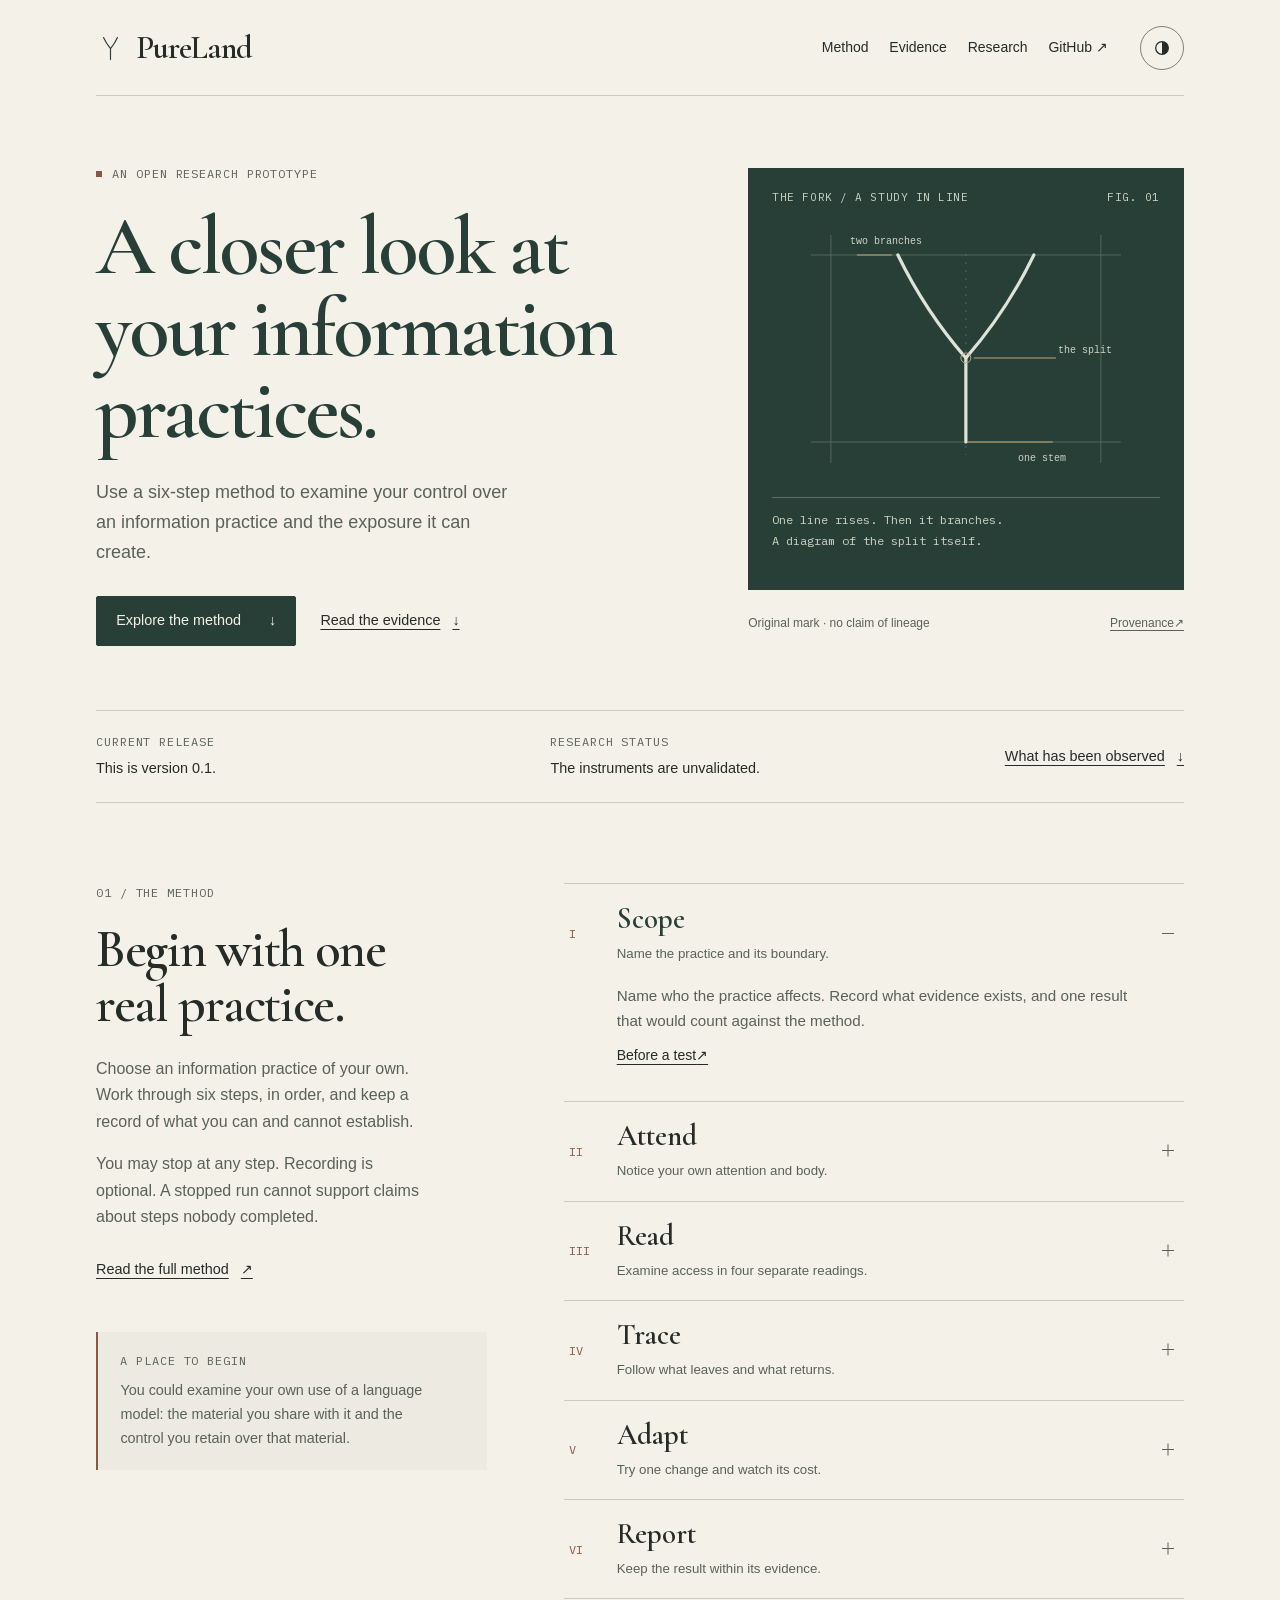
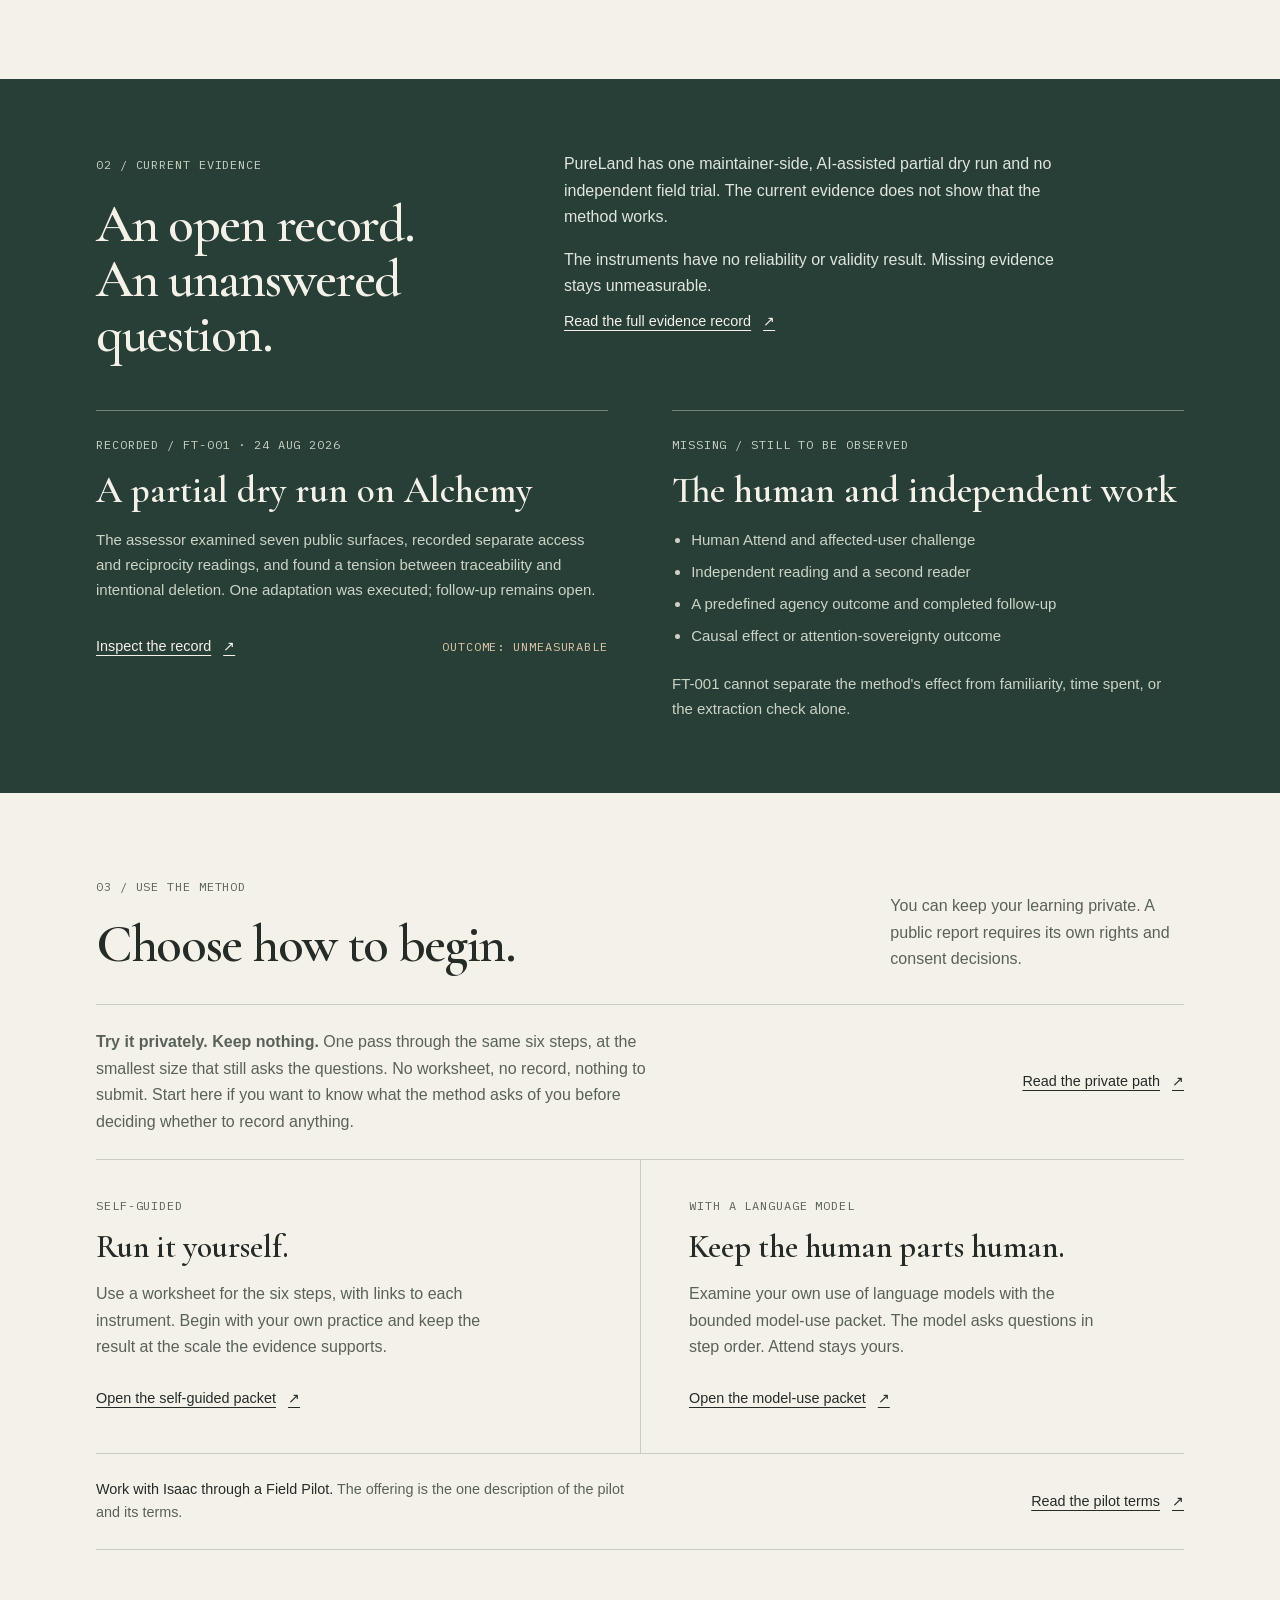
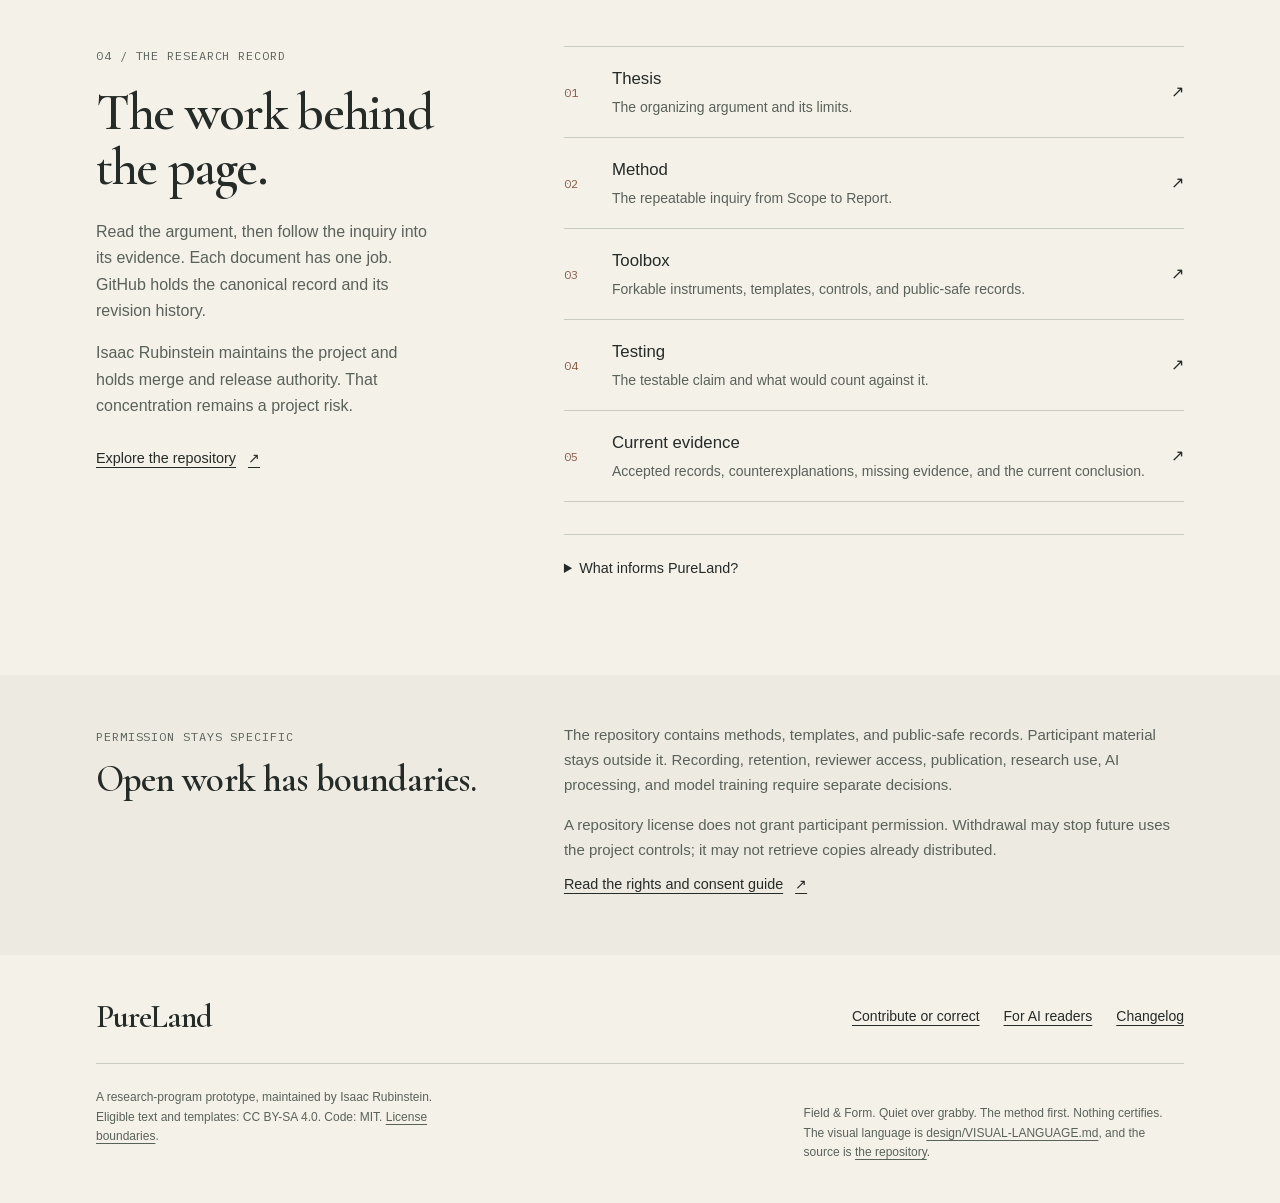
==== commit d51ff812: "Offer the smallest beginning first The front page and the README both opened the start with two pack" ====
--- a/index.html
+++ b/index.html
@@ -86,6 +86,7 @@
   <span class="anchor" id="readerships"></span>
   <section class="paths" id="start" aria-labelledby="paths-title">
     <div class="paths-head"><div><span class="label">03 / Use the method</span><h2 id="paths-title">Choose how to begin.</h2></div><p>You can keep your learning private. A public report requires its own rights and consent decisions.</p></div>
+    <div class="private"><p><strong>Try it privately. Keep nothing.</strong> One pass through the same six steps, at the smallest size that still asks the questions. No worksheet, no record, nothing to submit. Start here if you want to know what the method asks of you before deciding whether to record anything.</p><a class="text-link" href="https://github.com/risaac09/pureland-fork-kit/blob/main/METHOD.md#running-it-privately">Read the private path <span aria-hidden="true">↗</span></a></div>
     <div class="path-grid">
       <article class="path"><span class="label">Self-guided</span><h3>Run it yourself.</h3><p>Use a worksheet for the six steps, with links to each instrument. Begin with your own practice and keep the result at the scale the evidence supports.</p><a class="text-link" href="https://github.com/risaac09/pureland-fork-kit/blob/main/templates/run-it-yourself.md">Open the self-guided packet <span aria-hidden="true">↗</span></a></article>
       <article class="path"><span class="label">With a language model</span><h3>Keep the human parts human.</h3><p>Examine your own use of language models with the bounded model-use packet. The model asks questions in step order. Attend stays yours.</p><a class="text-link" href="https://github.com/risaac09/pureland-fork-kit/blob/main/templates/run-with-a-model.md">Open the model-use packet <span aria-hidden="true">↗</span></a></article>
--- a/design/styles.css
+++ b/design/styles.css
@@ -98,6 +98,8 @@
 .path h3 { margin-block: .65rem 1rem; }
 .path p { color: var(--secondary); max-width: 46ch; }
 .path .text-link { margin-top: 1rem; }
+.private { display: flex; align-items: center; gap: 3rem; justify-content: space-between; padding: 1.5rem 0; border-top: 1px solid var(--line); }
+.private p { color: var(--secondary); max-width: 62ch; }
 .pilot { display: flex; align-items: center; gap: 3rem; justify-content: space-between; padding: 1.5rem 0; border-bottom: 1px solid var(--line); }
 .pilot p { font-size: .9rem; color: var(--secondary); max-width: 69ch; }
 .pilot strong { color: var(--text); font-weight: 500; }
@@ -125,7 +127,7 @@
 .footer-bottom { display: flex; justify-content: space-between; gap: 2rem; border-top: 1px solid var(--line); margin-top: 1.5rem; padding-top: 1.5rem; color: var(--secondary); font-size: .75rem; }
 .footer-bottom p { max-width: 57ch; }
 @media (prefers-reduced-motion: no-preference) {
-  .button, .theme { transition: box-shadow var(--motion-response), background var(--motion-response); }
+  .button, .theme { transition: box-shadow var(--motion-response) var(--motion-ease), background var(--motion-response) var(--motion-ease); }
   .expand::after { transition: transform var(--motion-response) var(--motion-ease); }
   .fork-event { stroke-dasharray: 1; animation: settle var(--motion-draw) var(--motion-ease) both; }
   /* The stem draws first; the second branch waits for it, so the split reads as a split. */
@@ -169,6 +171,8 @@
   .path-grid { grid-template-columns: 1fr; }
   .path { padding: 1.5rem 0; }
   .path + .path { padding: 1.5rem 0; border-left: 0; border-top: 1px solid var(--line); }
+  .private { display: block; }
+  .private a { margin-top: .7rem; }
   .pilot { display: block; }
   .pilot a { margin-top: .7rem; }
   .library { padding-bottom: 3.5rem; }
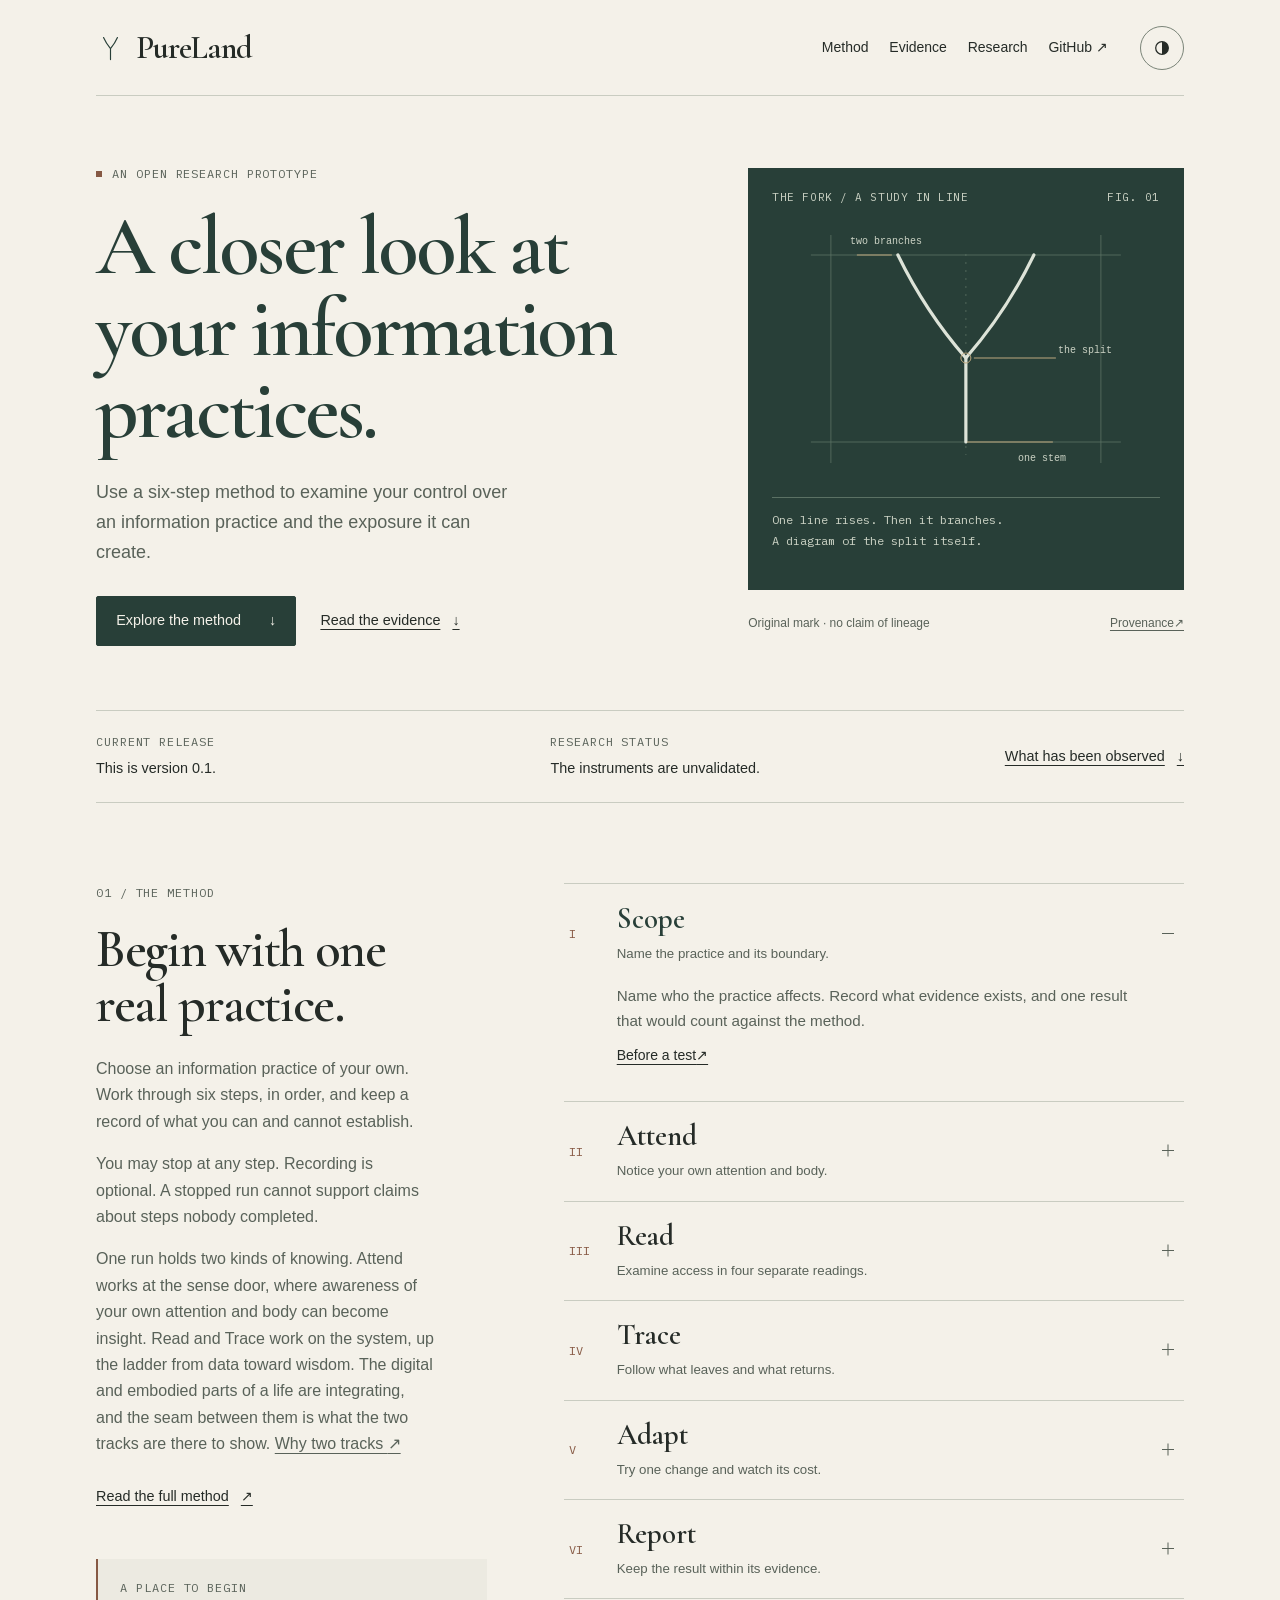
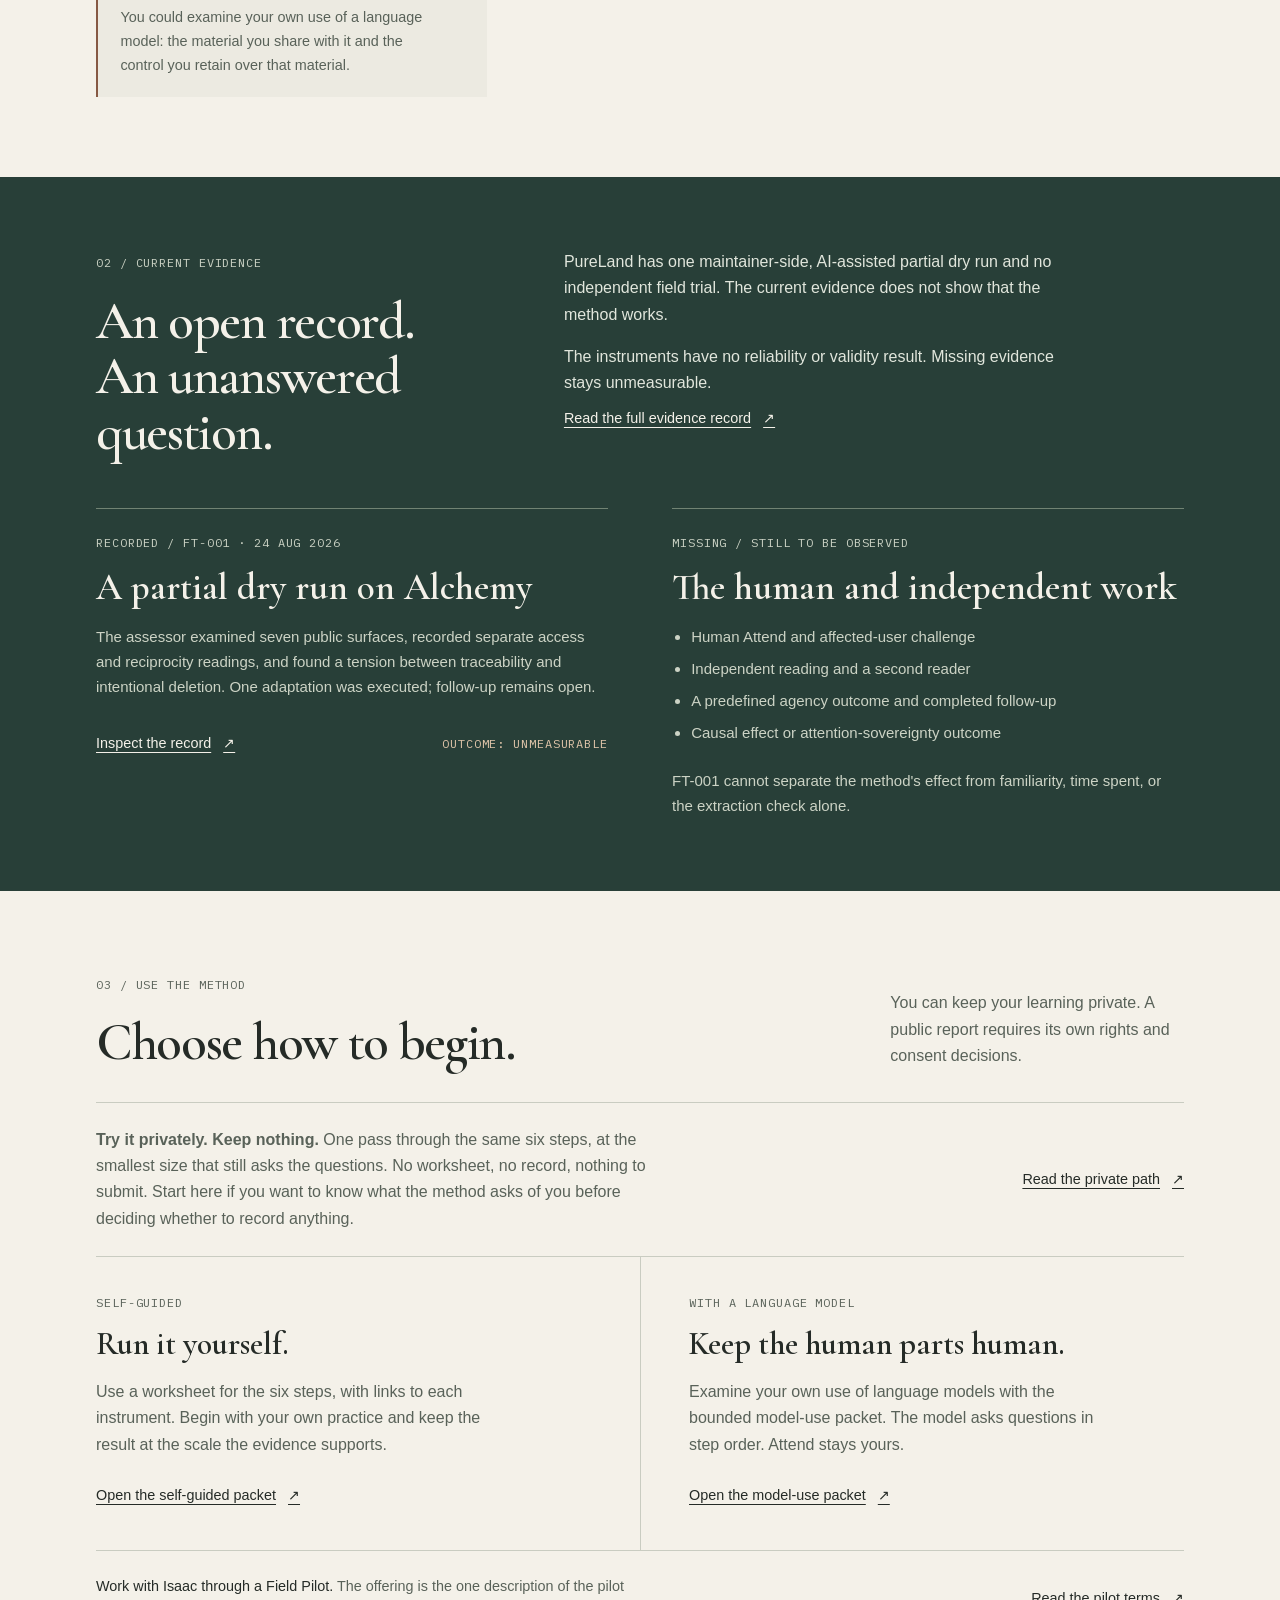
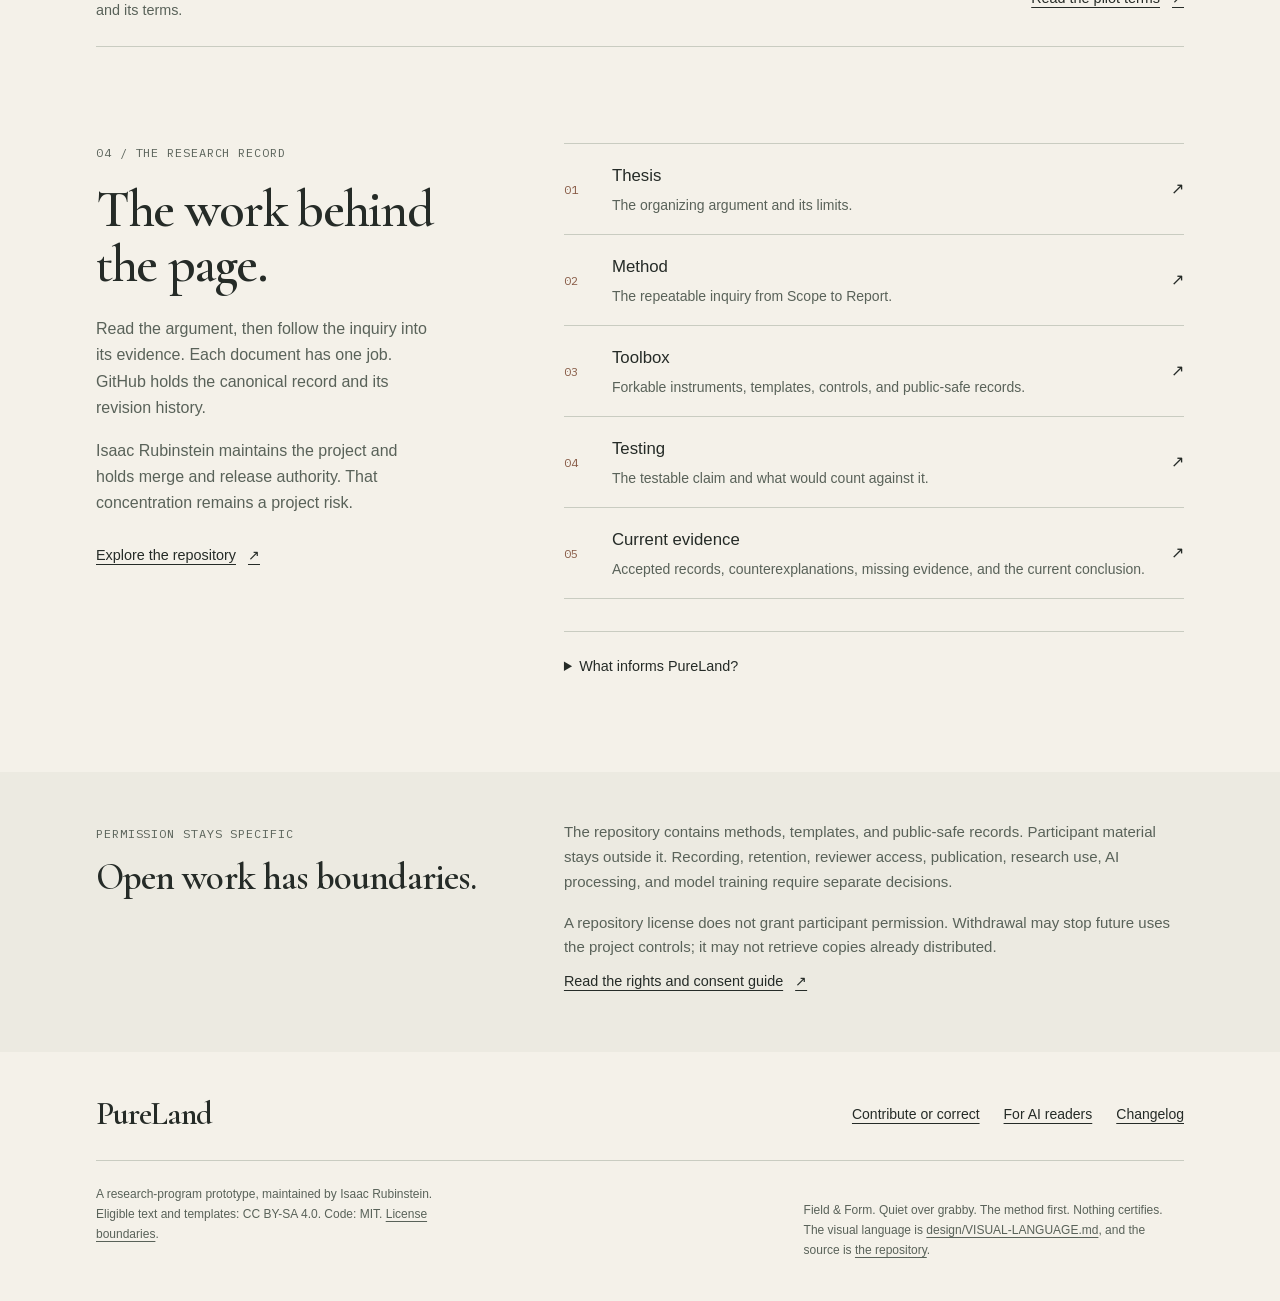
==== commit b2af9050: "Front page: a paragraph on the two tracks of knowing under the method Links to the thesis section #6" ====
--- a/index.html
+++ b/index.html
@@ -60,6 +60,7 @@
         <h2 id="method-title">Begin with one<br>real practice.</h2>
         <p>Choose an information practice of your own. Work through six steps, in order, and keep a record of what you can and cannot establish.</p>
         <p>You may stop at any step. Recording is optional. A stopped run cannot support claims about steps nobody completed.</p>
+        <p>One run holds two kinds of knowing. Attend works at the sense door, where awareness of your own attention and body can become insight. Read and Trace work on the system, up the ladder from data toward wisdom. The digital and embodied parts of a life are integrating, and the seam between them is what the two tracks are there to show. <a href="https://github.com/risaac09/pureland-fork-kit/blob/main/THESIS.md#two-tracks-of-knowing">Why two tracks <span aria-hidden="true">↗</span></a></p>
         <a class="text-link" href="https://github.com/risaac09/pureland-fork-kit/blob/main/METHOD.md">Read the full method <span aria-hidden="true">↗</span></a>
         <aside class="practice-note"><span class="label">A place to begin</span><p>You could examine your own use of a language model: the material you share with it and the control you retain over that material.</p></aside>
       </div>
@@ -102,7 +103,7 @@
       <li><a href="https://github.com/risaac09/pureland-fork-kit/blob/main/TOOLBOX.md"><span class="doc-number" aria-hidden="true">03</span><span><span class="doc-title">Toolbox</span><span class="doc-description">Forkable instruments, templates, controls, and public-safe records.</span></span><span aria-hidden="true">↗</span></a></li>
       <li><a href="https://github.com/risaac09/pureland-fork-kit/blob/main/TESTING.md"><span class="doc-number" aria-hidden="true">04</span><span><span class="doc-title">Testing</span><span class="doc-description">The testable claim and what would count against it.</span></span><span aria-hidden="true">↗</span></a></li>
       <li><a href="https://github.com/risaac09/pureland-fork-kit/blob/main/CURRENT-EVIDENCE.md"><span class="doc-number" aria-hidden="true">05</span><span><span class="doc-title">Current evidence</span><span class="doc-description">Accepted records, counterexplanations, missing evidence, and the current conclusion.</span></span><span aria-hidden="true">↗</span></a></li>
-    </ol><details class="provenance" id="what-it-studies"><summary>What informs PureLand?</summary><p>The synthesis draws on Buddhist practice, evaluation, body-based practice, and technology theory. Its mappings are original synthesis, not Buddhist doctrine, clinical categories, or validated measures. The name establishes no lineage relationship to Pure Land Buddhist traditions. <a href="https://github.com/risaac09/pureland-fork-kit/blob/main/THESIS.md">Read the thesis</a> and <a href="https://github.com/risaac09/pureland-fork-kit/blob/main/PROVENANCE.md">the provenance record</a>.</p></details></div>
+    </ol><details class="provenance" id="what-it-studies"><summary>What informs PureLand?</summary><p>The synthesis draws on Buddhist practice, evaluation, body-based practice, technology theory, and information systems theory. Its mappings are original synthesis, not Buddhist doctrine, clinical categories, or validated measures. The name establishes no lineage relationship to Pure Land Buddhist traditions. <a href="https://github.com/risaac09/pureland-fork-kit/blob/main/THESIS.md">Read the thesis</a> and <a href="https://github.com/risaac09/pureland-fork-kit/blob/main/PROVENANCE.md">the provenance record</a>.</p></details></div>
   </section>
 </div>
 <section class="rights" id="rights" aria-labelledby="rights-title"><div class="wrap"><div><span class="label">Permission stays specific</span><h2 id="rights-title">Open work has boundaries.</h2></div><div><p>The repository contains methods, templates, and public-safe records. Participant material stays outside it. Recording, retention, reviewer access, publication, research use, AI processing, and model training require separate decisions.</p><p>A repository license does not grant participant permission. Withdrawal may stop future uses the project controls; it may not retrieve copies already distributed.</p><a class="text-link" href="https://github.com/risaac09/pureland-fork-kit/blob/main/RIGHTS-AND-CONSENT.md">Read the rights and consent guide <span aria-hidden="true">↗</span></a></div></div></section>
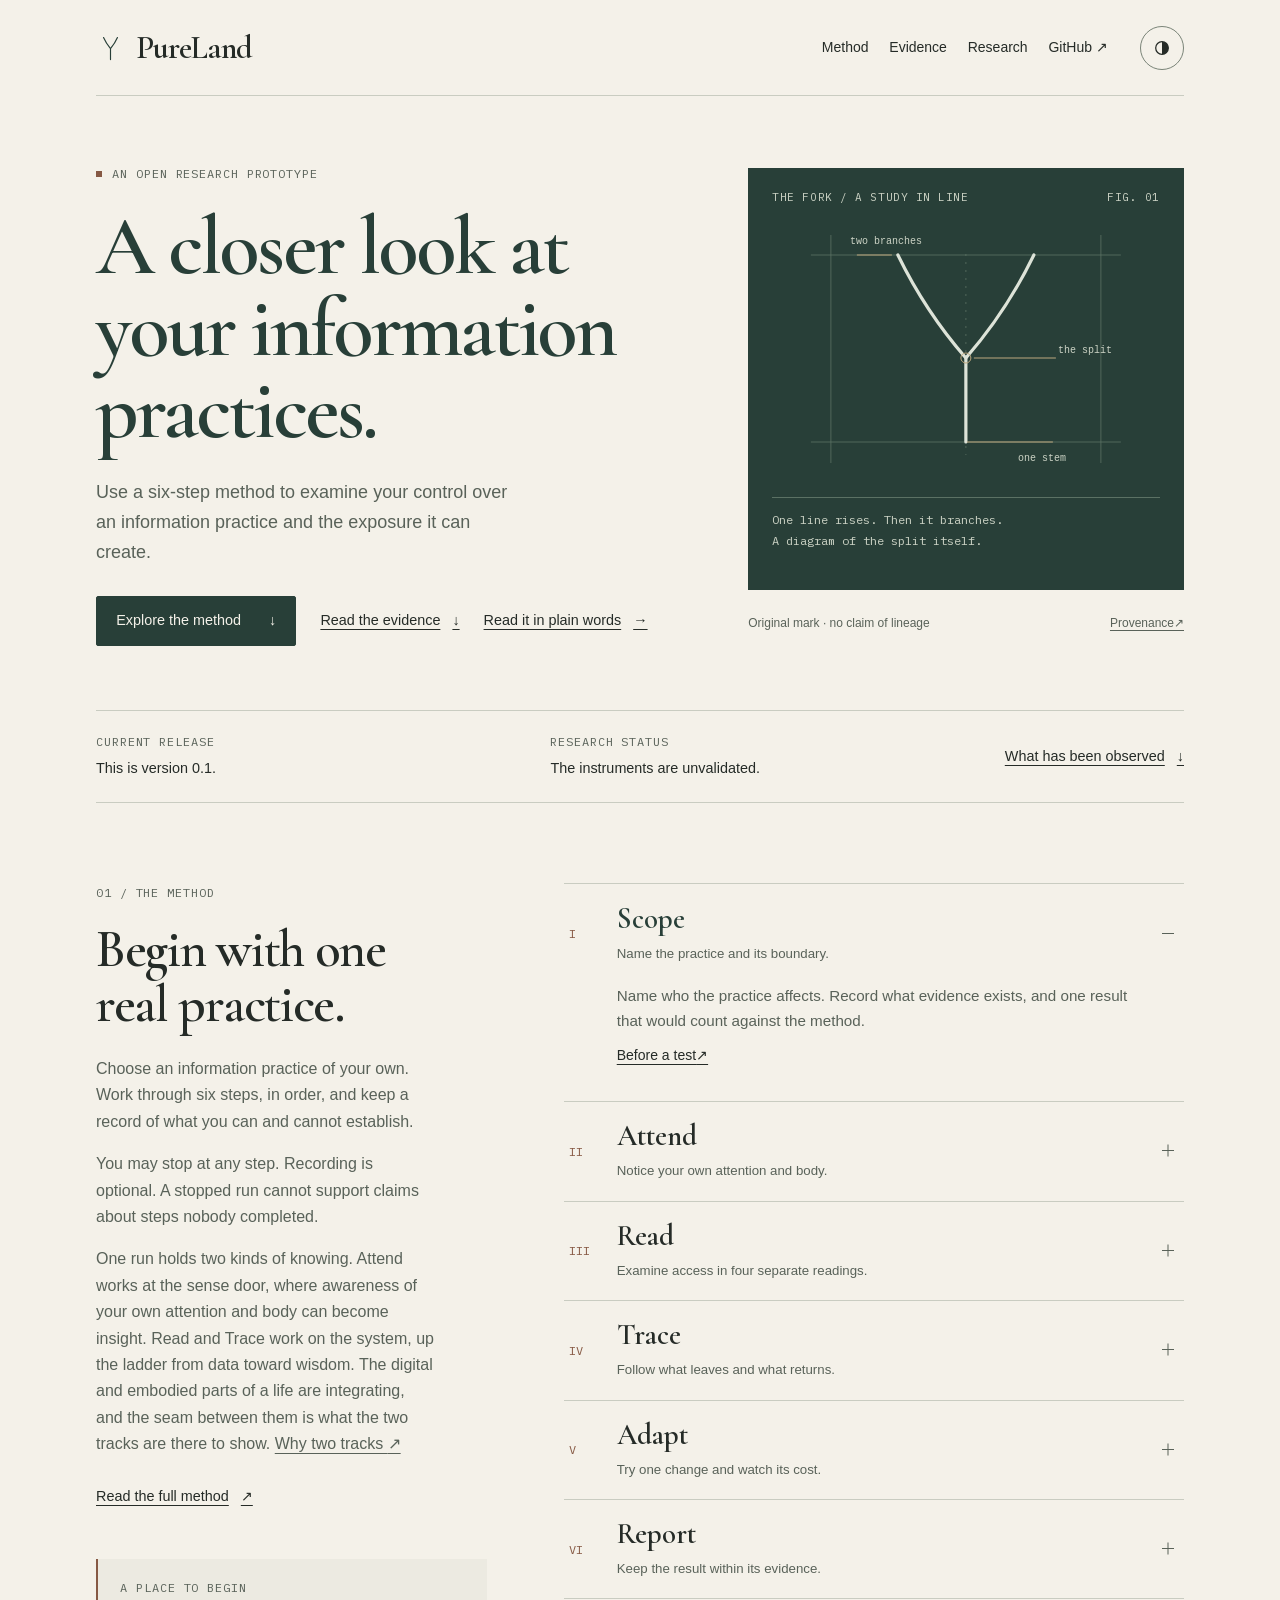
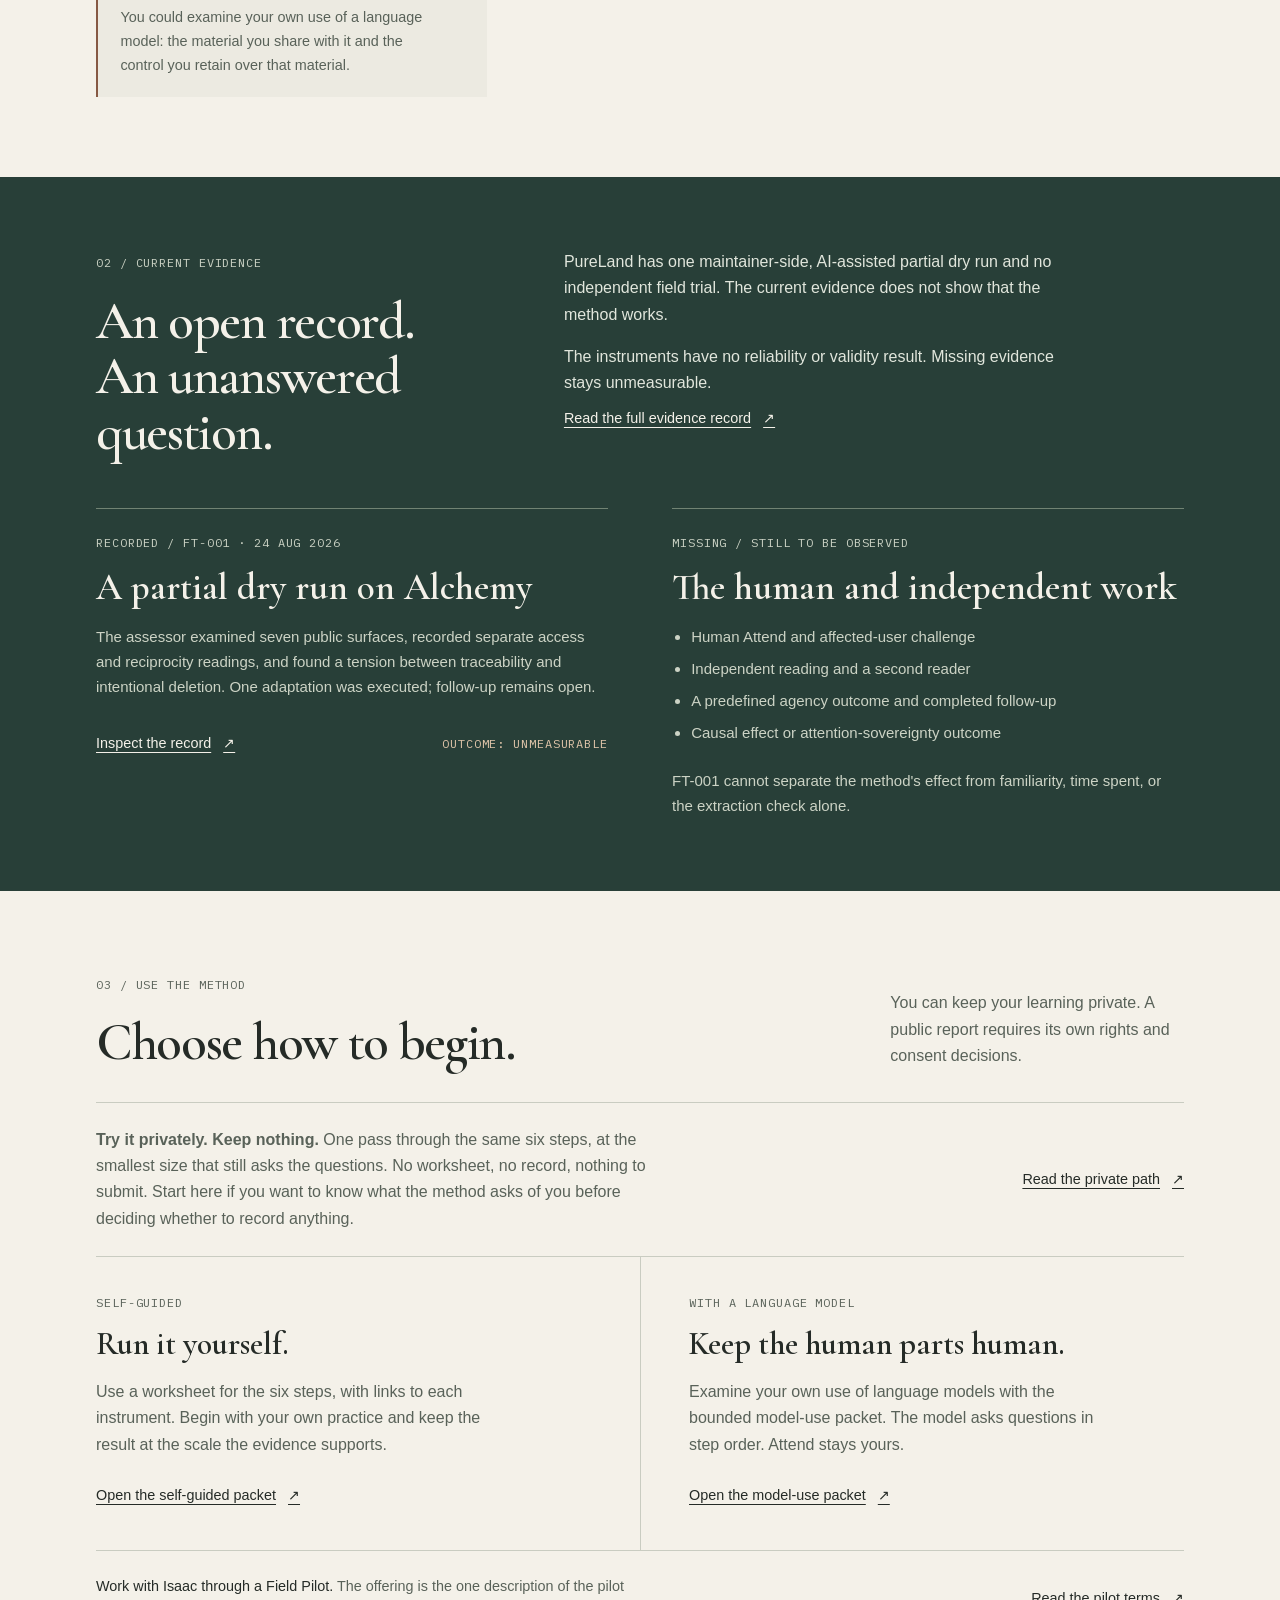
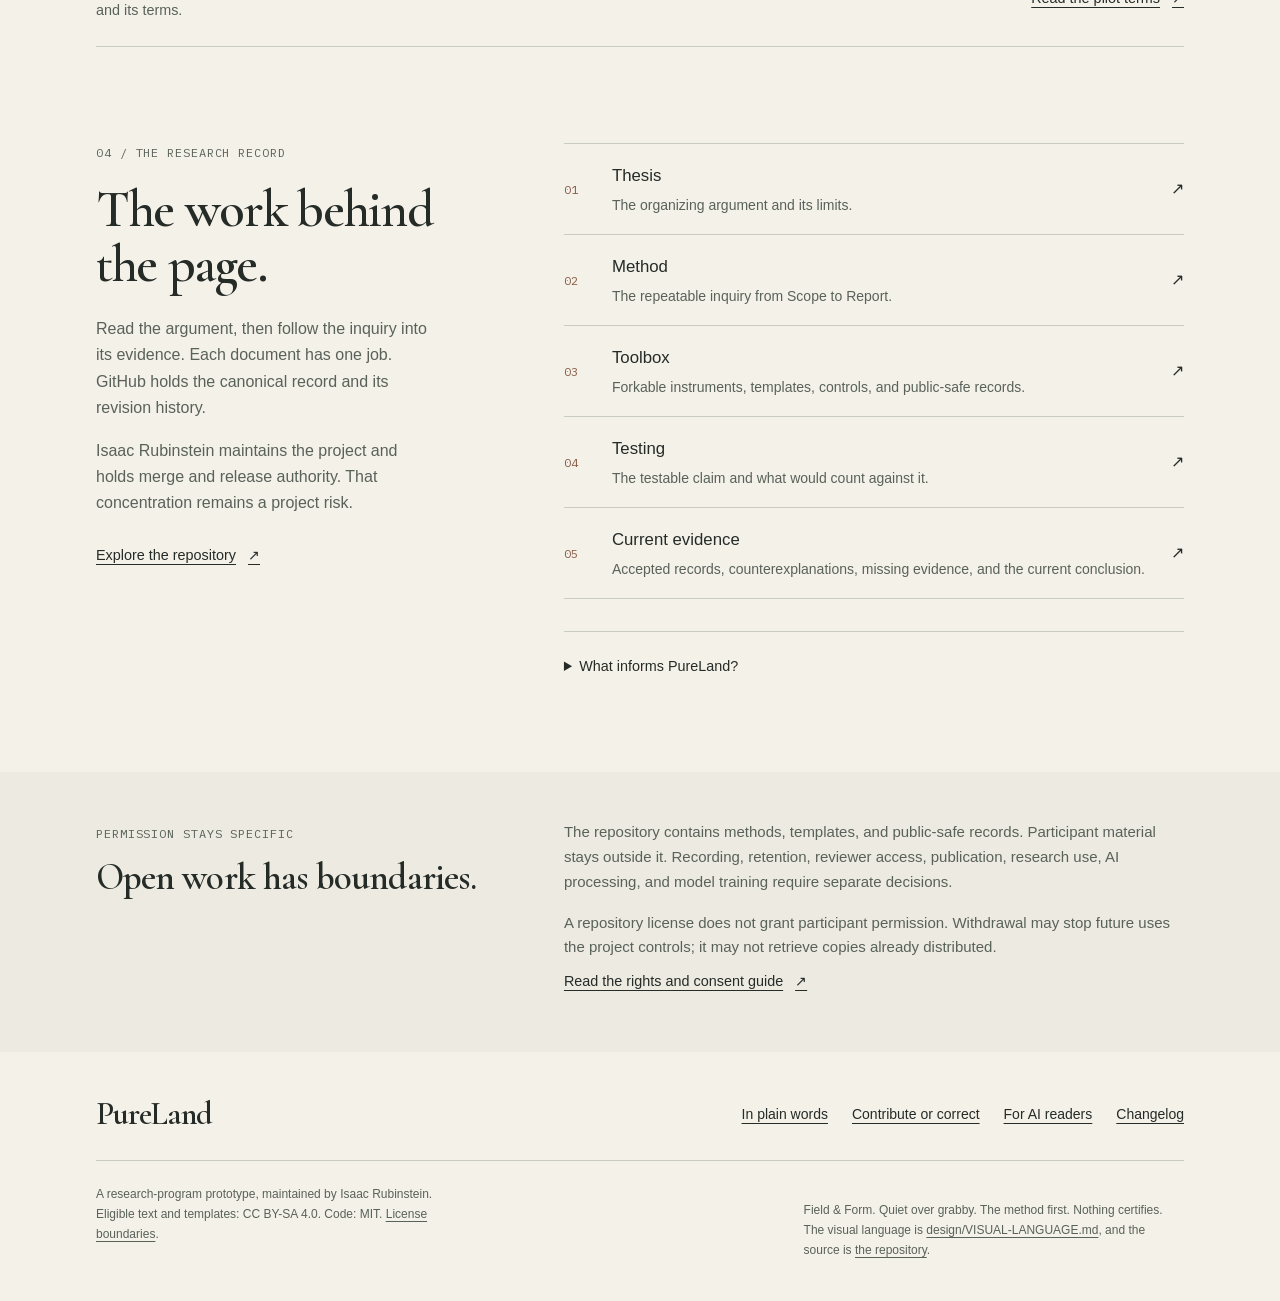
==== commit 418c4d45: "Add plain.html, a plain-words reading of the kit A separate page for a reader without the research v" ====
--- a/index.html
+++ b/index.html
@@ -31,7 +31,7 @@
         <p class="label">An open research prototype</p>
         <h1 id="page-title">A closer look at<br>your information<br>practices.</h1>
         <p class="hero-lead">Use a six-step method to examine your control over an information practice and the exposure it can create.</p>
-        <div class="hero-actions"><a class="button" href="#method">Explore the method <span aria-hidden="true">↓</span></a><a class="text-link" href="#evidence">Read the evidence <span aria-hidden="true">↓</span></a></div>
+        <div class="hero-actions"><a class="button" href="#method">Explore the method <span aria-hidden="true">↓</span></a><a class="text-link" href="#evidence">Read the evidence <span aria-hidden="true">↓</span></a><a class="text-link" href="plain.html">Read it in plain words <span aria-hidden="true">→</span></a></div>
       </div>
       <figure class="specimen">
         <div class="specimen-plate">
@@ -109,7 +109,7 @@
 <section class="rights" id="rights" aria-labelledby="rights-title"><div class="wrap"><div><span class="label">Permission stays specific</span><h2 id="rights-title">Open work has boundaries.</h2></div><div><p>The repository contains methods, templates, and public-safe records. Participant material stays outside it. Recording, retention, reviewer access, publication, research use, AI processing, and model training require separate decisions.</p><p>A repository license does not grant participant permission. Withdrawal may stop future uses the project controls; it may not retrieve copies already distributed.</p><a class="text-link" href="https://github.com/risaac09/pureland-fork-kit/blob/main/RIGHTS-AND-CONSENT.md">Read the rights and consent guide <span aria-hidden="true">↗</span></a></div></div></section>
 </main>
 <footer class="wrap footer">
-  <div class="footer-top"><a class="brand" href="#main"><span class="brand-name">PureLand</span></a><div class="footer-links"><a href="https://github.com/risaac09/pureland-fork-kit/blob/main/CONTRIBUTING.md">Contribute or correct</a><a href="https://github.com/risaac09/pureland-fork-kit/blob/main/llms.txt">For AI readers</a><a href="https://github.com/risaac09/pureland-fork-kit/blob/main/CHANGELOG.md">Changelog</a></div></div>
+  <div class="footer-top"><a class="brand" href="#main"><span class="brand-name">PureLand</span></a><div class="footer-links"><a href="plain.html">In plain words</a><a href="https://github.com/risaac09/pureland-fork-kit/blob/main/CONTRIBUTING.md">Contribute or correct</a><a href="https://github.com/risaac09/pureland-fork-kit/blob/main/llms.txt">For AI readers</a><a href="https://github.com/risaac09/pureland-fork-kit/blob/main/CHANGELOG.md">Changelog</a></div></div>
   <div class="footer-bottom"><p>A research-program prototype, maintained by Isaac Rubinstein.<br>Eligible text and templates: CC BY-SA 4.0. Code: MIT. <a href="https://github.com/risaac09/pureland-fork-kit/blob/main/LICENSE.md">License boundaries</a>.</p><p>Field &amp; Form. Quiet over grabby. The method first. Nothing certifies.<br>The visual language is <a href="https://github.com/risaac09/pureland-fork-kit/blob/main/design/VISUAL-LANGUAGE.md">design/VISUAL-LANGUAGE.md</a>, and the source is <a href="https://github.com/risaac09/pureland-fork-kit">the repository</a>.</p></div>
 </footer>
 </body>
--- a/design/styles.css
+++ b/design/styles.css
@@ -195,3 +195,24 @@
   .section, .paths { padding-block: 2rem; }
   details > :not(summary) { display: block !important; }
 }
+/* plain.html: the plain-words reading. One column at a reading measure. */
+.plain-hero { padding-block: 4.25rem 3rem; max-width: 62ch; }
+.plain-hero .label { margin-bottom: 1.4rem; display: block; }
+.plain-hero .hero-lead { max-width: none; }
+.plain-section { padding-block: 3.5rem; border-bottom: 1px solid var(--line); max-width: 66ch; }
+.plain-section > .label { display: block; margin-bottom: 1rem; }
+.plain-section h2 { margin-bottom: 1.4rem; }
+.plain-section p, .plain-section li, .plain-section dd { font-size: 1.0625rem; line-height: 1.7; }
+.plain-section > p + .practice-note, .plain-section > p + .plain-terms { margin-top: 1.5rem; }
+.plain-terms { margin: 1.5rem 0; }
+.plain-terms div { padding-block: .9rem; border-top: 1px solid var(--line); }
+.plain-terms dt { font-family: var(--font-display); font-size: 1.5rem; line-height: 1.2; }
+.plain-terms dd { margin: .3rem 0 0; color: var(--secondary); }
+.plain-steps { list-style: none; padding: 0; margin: 1.5rem 0; }
+.plain-steps li { padding-block: 1.4rem; border-top: 1px solid var(--line); }
+.plain-steps h3 { display: flex; align-items: baseline; gap: .8rem; margin-bottom: .6rem; }
+.plain-steps .step-number { font: .8rem/1 var(--font-label); color: var(--secondary); }
+.plain-example { color: var(--secondary); padding-left: 1rem; border-left: 2px solid var(--accent-text); }
+.plain-list { padding-left: 1.2rem; margin: 1rem 0; }
+.plain-list li + li { margin-top: .5rem; }
+.plain-section ~ .plain-section:last-child { border-bottom: 0; }
